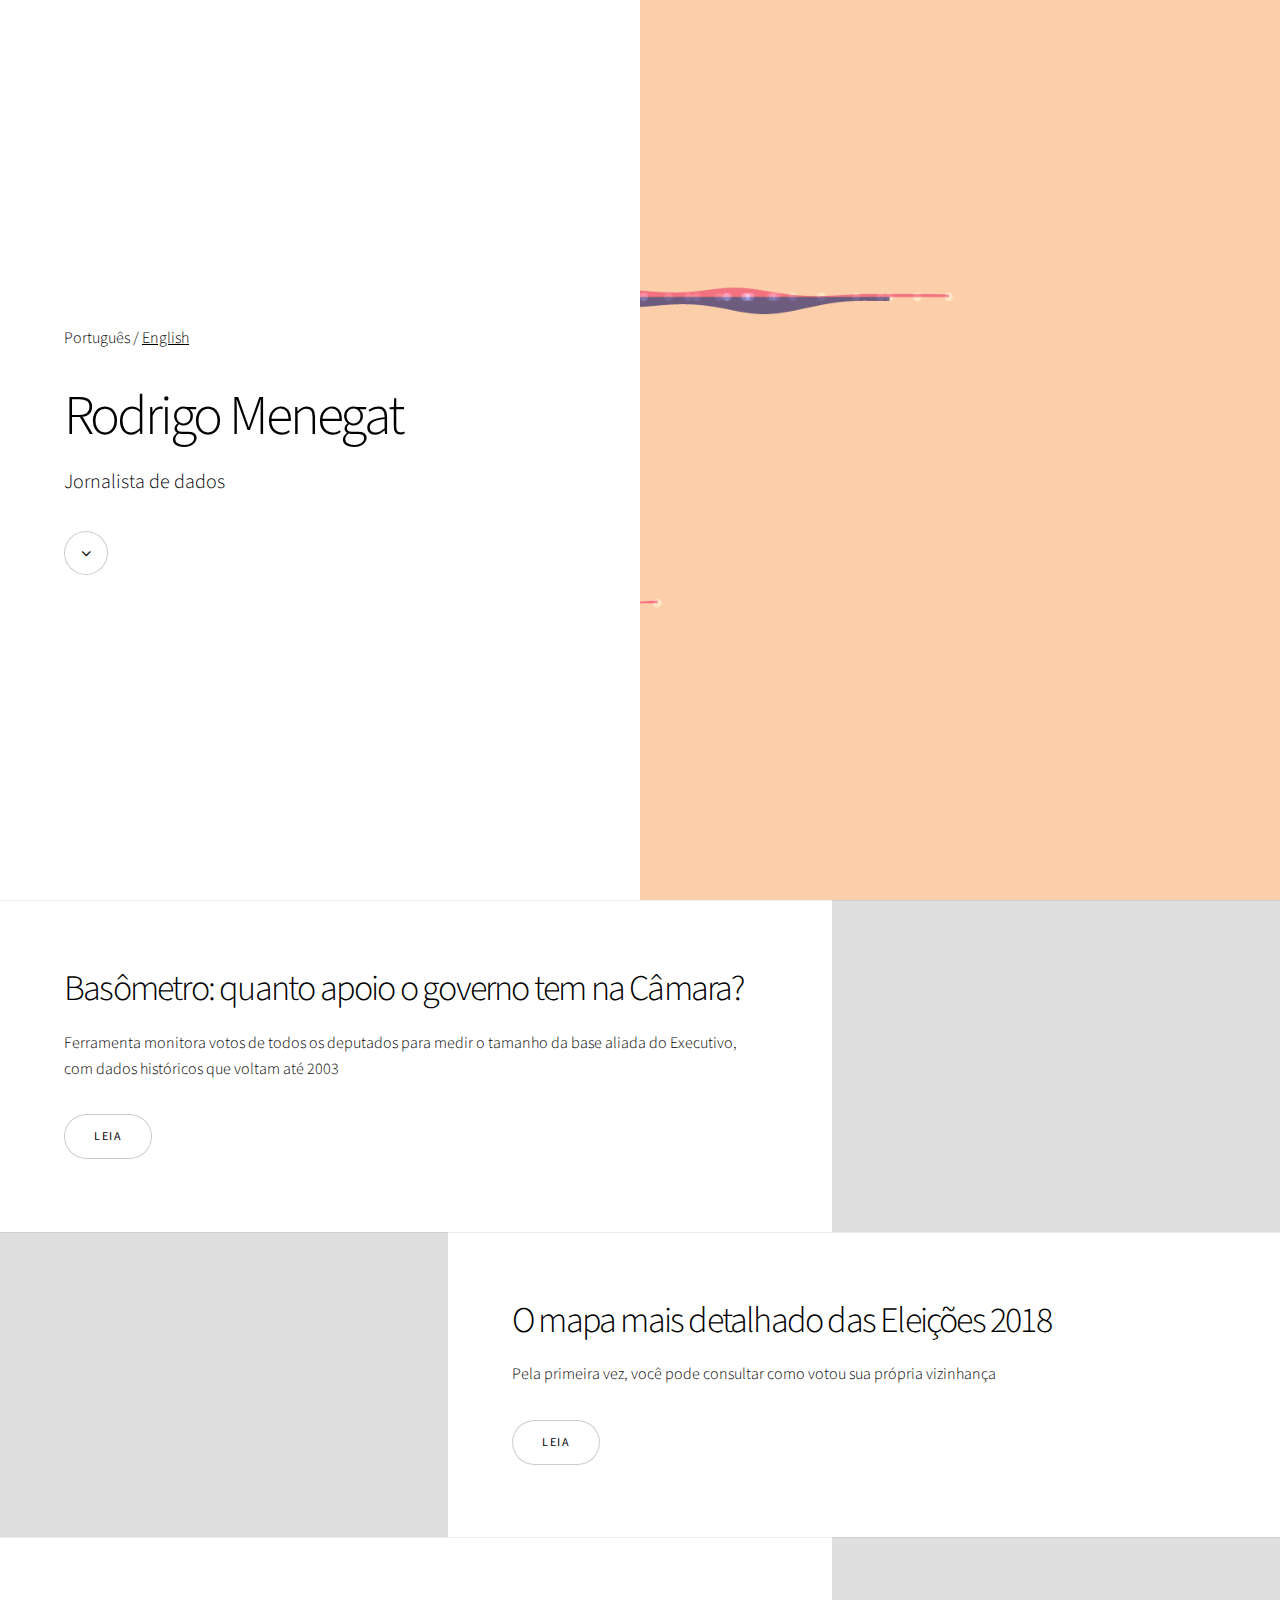
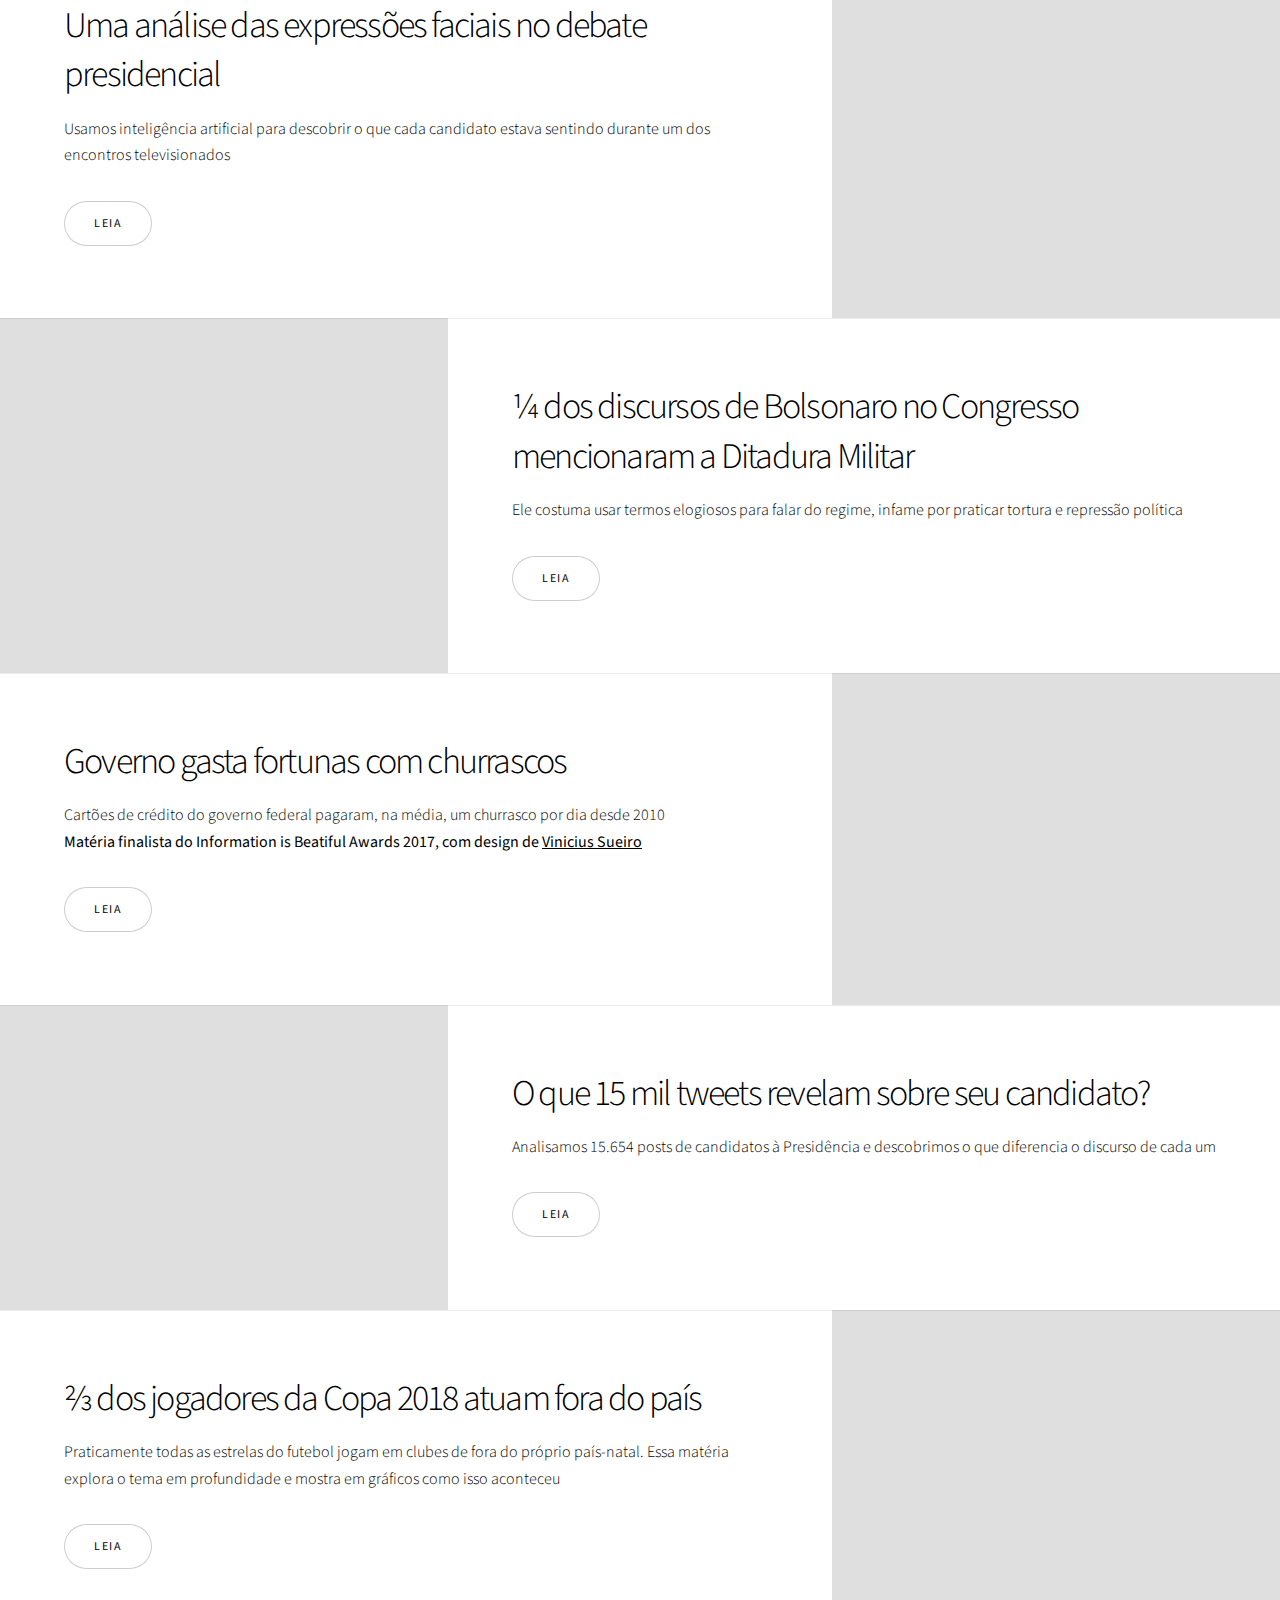
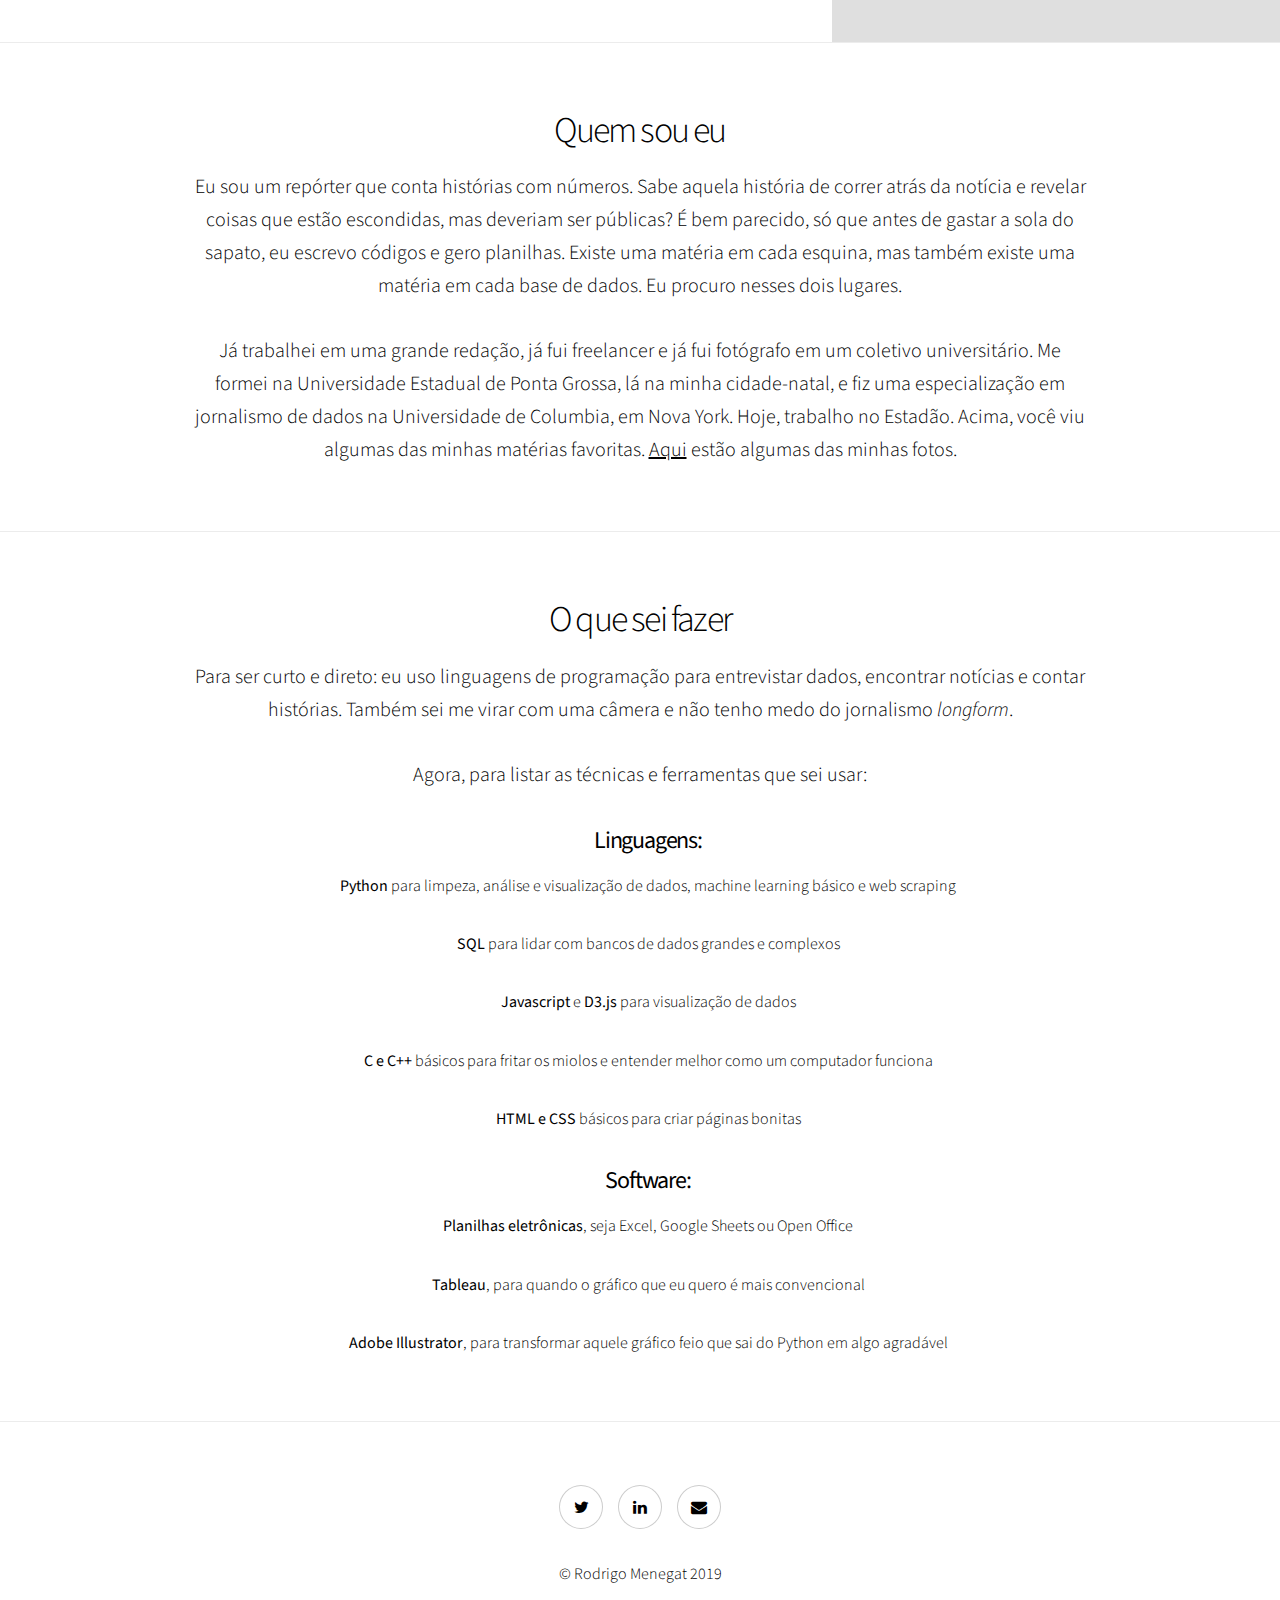
==== index.html @ 0ff9bc64 "Fix typo" ====
<!DOCTYPE HTML>
<html lang="pt-BR">
	<head>
		<title>Rodrigo Menegat – Jornalismo de Dados</title>
		<meta name="author" content="Rodrigo Menegat" />
		<meta name="description" content="Eu sou um repórter que conta histórias com números. Sabe aquela história de correr atrás da notícia e procurar revelar coisas que estão escondidas, mas deveriam ser públicas? É bem parecido, só que antes de gastar a sola do sapato, eu escrevo códigos e gero planilhas. Existe uma matéria em cada esquina, mas também existe uma matéria em cada base de dados. Eu procuro esses dois tipos." />
		<meta charset="utf-8" />
		<meta name="google" content="notranslate" />
		<meta name="viewport" content="width=device-width, initial-scale=1, shrink-to-fit=no">
		<link rel="stylesheet" href="assets/css/main.css" />
	</head>
	<body>

		<!-- Wrapper -->
			<div id="wrapper" class="divided">
				<!-- One -->
					<section class="banner style1 orient-left content-align-left image-position-right fullscreen onload-image-fade-in onload-content-fade-right">
						<div class="content">
							<div class="language-container">
                <p><a href="#" class="language-link-disabled">Português</a> / <a href="http://rodrigomenegat.github.io/english" class="language-link">English</a></p>
              </div>
							<h1>Rodrigo&nbsp;Menegat&nbsp;</h1>
							<p class="major">Jornalista de dados</p>
							<ul class="actions vertical">
								<li><a href="#first" class="icon style2 fa-angle-down smooth-scroll"></a></li>
							</ul>
						</div>
						<div class="image">
							<img src="images/cover/speeches.png" alt="" align="right"/>
						</div>
					</section>

          <section class="spotlight style1 orient-left content-align-left image-position-center onscroll-image-fade-in" id="first">
            <div class="content">
              <h2>Basômetro: quanto apoio o governo tem na Câmara?</h2>
              <p>Ferramenta monitora votos de todos os deputados para medir o tamanho da base aliada do Executivo, com dados históricos que voltam até 2003</p>
              <ul class="actions vertical">
                <li><a href="https://arte.estadao.com.br/politica/basometro/" class="button">Leia</a></li>
              </ul>
            </div>
            <div class="image">
              <img src="../images/cover/basometro.jpg" alt="" />
            </div>
          </section>

          <section class="spotlight style1 orient-right content-align-left image-position-center onscroll-image-fade-in" id="first">
            <div class="content">
              <h2>O mapa mais detalhado das Eleições 2018</h2>
              <p>Pela primeira vez, você pode consultar como votou sua própria vizinhança</p>
              <ul class="actions vertical">
                <li><a href="https://www.estadao.com.br/infograficos/politica,mapa-mostra-como-sua-vizinhanca-votou-no-2-turno-e-para-o-congresso,944771" class="button">Leia</a></li>
              </ul>
            </div>
            <div class="image">
              <img src="../images/cover/voronois.jpg" alt="" />
            </div>
          </section>

          <section class="spotlight style1 orient-left content-align-left image-position-center onscroll-image-fade-in">
            <div class="content">
              <h2>Uma análise das expressões faciais no debate presidencial</h2>
              <p>Usamos inteligência artificial para descobrir o que cada candidato estava sentindo durante um dos encontros televisionados</p>
              <ul class="actions vertical">
                <li><a href="https://www.estadao.com.br/infograficos/politica,o-que-revela-uma-analise-das-emocoes-dos-candidatos-durante-o-debate,923037" class="button">Leia</a></li>
              </ul>
            </div>
            <div class="image">
              <img src="../images/cover/emocoes-debate.png" alt="" />
            </div>
          </section>

          <section class="spotlight style1 orient-right content-align-left image-position-center onscroll-image-fade-in" id="first">
            <div class="content">
              <h2>¼ dos discursos de Bolsonaro no Congresso mencionaram a Ditadura Militar</h2>
              <p>Ele costuma usar termos elogiosos para falar do regime, infame por praticar tortura e repressão política</p>
              <ul class="actions vertical">
                <li><a href="https://www.estadao.com.br/infograficos/politica,bolsonaro-mencionou-a-ditadura-em-14-de-seus-discursos-como-deputado,982285" class="button">Leia</a></li>
              </ul>
            </div>
            <div class="image">
              <img src="../images/cover/bolsonaro-ditadura.jpg" alt="" />
            </div>
          </section>

          <section class="spotlight style1 orient-left content-align-left image-position-center onscroll-image-fade-in">
            <div class="content">
              <h2>Governo gasta fortunas com churrascos</h2>
              <p>Cartões de crédito do governo federal pagaram, na média, um churrasco por dia desde 2010
              <b><br>Matéria finalista do Information is Beatiful Awards 2017, com design de <a href=http://vsueiro.com/>Vinicius Sueiro</a></b></p>
              <ul class="actions vertical">
                <li><a href="https://vsueiro.github.io/data-stories/all-the-government-barbecues/en/" class="button">Leia</a></li>
              </ul>
            </div>
            <div class="image">
              <img src="images/cover/barbecues.png" alt="" />
            </div>
          </section>

          <section class="spotlight style1 orient-right content-align-left image-position-center onscroll-image-fade-in">
            <div class="content">
              <h2>O que 15 mil tweets revelam sobre seu candidato?</h2>
              <p>Analisamos 15.654 posts de candidatos à Presidência e descobrimos o que diferencia o discurso de cada um</p>
              <ul class="actions vertical">
                <li><a href=http://infograficos.estadao.com.br/politica/eleicoes/2018/o-que-15-mil-tweets-revelam-sobre-seu-candidato/ class="button">Leia</a></li>
              </ul>
            </div>
            <div class="image">
              <img src="images/cover/tweets.png" alt="" />
            </div>
          </section>
                    
          <section class="spotlight style1 orient-left content-align-left image-position-center onscroll-image-fade-in">
            <div class="content">
              <h2>⅔ dos jogadores da Copa 2018 atuam fora do país</h2>
              <p>Praticamente todas as estrelas do futebol jogam em clubes de fora do próprio país-natal. Essa matéria explora o tema em profundidade e mostra em gráficos como isso aconteceu</p>
              <ul class="actions vertical">
                <li><a href=https://www.estadao.com.br/infograficos/copa-do-mundo-2018,pela-primeira-vez-mais-de-dois-tercos-dos-jogadores-da-copa-atuam-no-exterior,888766 class="button">Leia</a></li>
              </ul>
            </div>
            <div class="image">
              <img src="images/cover/mapa.jpg" alt="" />
            </div>
          </section>


    
<!--
                    <section class="spotlight style1 orient-left content-align-left image-position-center onscroll-image-fade-in">
						<div class="content">
							<h2>Adivinhe o craque olhando só para suas estatísticas</h2>
							<p>Um desafio: vamos te mostrar dados sobre jogadores da Copa e você precisa descobrir quem são eles </p>
							<ul class="actions vertical">
								<li><a href=http://infograficos.estadao.com.br/esportes/copa/2018/quiz/jogadores/ class="button">Leia</a></li>
							</ul>
						</div>
						<div class="image">
							<img src="images/cover/quiz.jpg" alt="" />
						</div>
					</section>
-->
    

<!-- 					<section class="spotlight style1 orient-left content-align-left image-position-center onscroll-image-fade-in">
						<div class="content">
							<h2>Nas ruas do Brasil, a Ditadura vive</h2>
							<p>Todas as ruas que homenageiam criminosos e vítimas da Ditadura no Brasil em um mapa</p>
							<ul class="actions vertical">
								<li><a href="https://apublica.org/2017/10/nas-ruas-do-brasil-a-ditadura-ainda-vive/" class="button">Leia</a></li>
							</ul>
						</div>
						<div class="image">
							<img src="images/cover/dictatorship.png" alt="" />
						</div>
					</section>
 -->
<!--
					<section class="spotlight style1 orient-right content-align-left image-position-center onscroll-image-fade-in">
						<div class="content">
							<h2>Em votação sobre denúncias de corrupção, aliados de Temer fugiram dos holofotes</h2>
							<p>Acusado de corrupção ativa e de participar organização criminosa, o presidente foi absolvido pelo Congresso, mas deputados economizaram palavras ao defendê-lo</p>
							<ul class="actions vertical">
								<li><a href="http://politica.estadao.com.br/noticias/geral,voto-de-deputados-na-segunda-denuncia-teve-media-de-160-caracteres,70002065959" class="button">Leia</a></li>
							</ul>
						</div>
						<div class="image">
							<img src="images/cover/speeches.png" alt="" />
						</div>
					</section>
-->
    
    
<!-- 				<section class="spotlight style1 orient-right content-align-left image-position-center onscroll-image-fade-in">
				<div class="content">
					<h2>Ao fim da Copa 2018, França e Bélgica dominam ranking do Estado</h2>
					<p>Uruguai, Rússia e Croácia estão entre os times que mais evoluíram, enquanto Argentina e Alemanha despencaram. Posição do Brasil pouco mudou. Análise usa método estatístico para descobrir quais são os times que dominaram o futebol nos últimos anos</p>
					<ul class="actions vertical">
						<li><a href="https://www.estadao.com.br/infograficos/copa-do-mundo-2018,ao-fim-da-copa-franca-e-belgica-dominam-ranking-do-estado,902219" class="button">Leia</a></li>
					</ul>
				</div>
				<div class="image">
					<img src="images/cover/elo.jpg" alt="" />
				</div>
			</section> -->

					<section class="wrapper style1 align-center">
						<div class="inner">
							<h2>Quem sou eu</h2>
							<p class="major">Eu sou um repórter que conta histórias com números. Sabe aquela história de correr atrás da notícia e revelar coisas que estão escondidas, mas deveriam ser públicas? É bem parecido, só que antes de gastar a sola do sapato, eu escrevo códigos e gero planilhas. Existe uma matéria em cada esquina, mas também existe uma matéria em cada base de dados. Eu procuro nesses dois lugares.</p>
							<p class="major">Já trabalhei em uma grande redação, já fui freelancer e já fui fotógrafo em um coletivo universitário. Me formei na Universidade Estadual de Ponta Grossa, lá na minha cidade-natal, e fiz uma especialização em jornalismo de dados na Universidade de Columbia, em Nova York. Hoje, trabalho no Estadão. Acima, você viu algumas das minhas matérias favoritas. <a href="https://500px.com/rodrigoschuinski/galleries">Aqui</a> estão algumas das minhas fotos.</p>
						</div>
					</section>

          <section class="wrapper style1 align-center">
            <div class="inner">
              <h2>O que sei fazer</h2>
              <p class="major">Para ser curto e direto: eu uso linguagens de programação para entrevistar dados, encontrar notícias e contar histórias. Também sei me virar com uma câmera e não tenho medo do jornalismo <i>longform</i>.</p>
              <p class="major">Agora, para listar as técnicas e ferramentas que sei usar:</p>
              <ul>
                <h3><b>Linguagens:</b></h3>
                <p><b>Python</b> para limpeza, análise e visualização de dados, machine learning básico e web scraping</p>
                <p><b>SQL</b> para lidar com bancos de dados grandes e complexos</p>
                <p><b>Javascript</b> e <b>D3.js</b> para visualização de dados</p>
                <p><b>C e C++</b> básicos para fritar os miolos e entender melhor como um computador funciona</p>
                <p><b>HTML e CSS</b> básicos para criar páginas bonitas</p>
                <h3><b>Software:</b></h3>
                <p><b>Planilhas eletrônicas</b>, seja Excel, Google Sheets ou Open Office</p>
                <p><b>Tableau</b>, para quando o gráfico que eu quero é mais convencional</b></p>
                <p><b>Adobe Illustrator</b>, para transformar aquele gráfico feio que sai do Python em algo agradável</b></p>


              </ul>
            </div>
          </section>

				<!-- Footer -->
					<footer class="wrapper style1 align-center">
						<div class="inner">
							<ul class="icons">
								<li><a target="_blank" href="https://twitter.com/rodrigomenegat" class="icon style2 fa-twitter"><span class="label">Twitter</span></a></li>
								<li><a target="_blank" href="https://www.linkedin.com/in/rodrigo-menegat-schuinski-6165578b/" class="icon style2 fa-linkedin"><span class="label">LinkedIn</span></a></li>
								<li><a target="_blank" href="mailto:rodrigoschuinski@gmail.com" class="icon style2 fa-envelope"><span class="label">Email</span></a></li>
							</ul>
							<p>&copy; Rodrigo Menegat 2019</p>
						</div>
					</footer>

			</div>

		<!-- Scripts -->
			<script src="assets/js/jquery.min.js"></script>
			<script src="assets/js/jquery.scrollex.min.js"></script>
			<script src="assets/js/jquery.scrolly.min.js"></script>
			<script src="assets/js/skel.min.js"></script>
			<script src="assets/js/util.js"></script>
			<script src="assets/js/main.js"></script>

	</body>
</html>
---- assets/css/main.css ----
@import url(font-awesome.min.css);
@import url("https://fonts.googleapis.com/css?family=Source+Sans+Pro:300,300i,400,400i");

/*
	Story by HTML5 UP
	html5up.net | @ajlkn
	Free for personal and commercial use under the CCA 3.0 license (html5up.net/license)
*/

/* Reset */

	html, body, div, span, applet, object, iframe, h1, h2, h3, h4, h5, h6, p, blockquote, pre, a, abbr, acronym, address, big, cite, code, del, dfn, em, img, ins, kbd, q, s, samp, small, strike, strong, sub, sup, tt, var, b, u, i, center, dl, dt, dd, ol, ul, li, fieldset, form, label, legend, table, caption, tbody, tfoot, thead, tr, th, td, article, aside, canvas, details, embed, figure, figcaption, footer, header, hgroup, menu, nav, output, ruby, section, summary, time, mark, audio, video {
		margin: 0;
		padding: 0;
		border: 0;
		font-size: 100%;
		font: inherit;
		vertical-align: baseline;
	}

	article, aside, details, figcaption, figure, footer, header, hgroup, menu, nav, section {
		display: block;
	}

	body {
		line-height: 1;
	}

	ol, ul {
		list-style: none;
	}

	blockquote, q {
		quotes: none;
	}

	blockquote:before, blockquote:after, q:before, q:after {
		content: '';
		content: none;
	}

	table {
		border-collapse: collapse;
		border-spacing: 0;
	}

	body {
		-webkit-text-size-adjust: none;
	}

/* Box Model */

	*, *:before, *:after {
		-moz-box-sizing: border-box;
		-webkit-box-sizing: border-box;
		box-sizing: border-box;
	}

/* Grid */

	.row {
		border-bottom: solid 1px transparent;
		-moz-box-sizing: border-box;
		-webkit-box-sizing: border-box;
		box-sizing: border-box;
	}

	.row > * {
		float: left;
		-moz-box-sizing: border-box;
		-webkit-box-sizing: border-box;
		box-sizing: border-box;
	}

	.row:after, .row:before {
		content: '';
		display: block;
		clear: both;
		height: 0;
	}

	.row.uniform > * > :first-child {
		margin-top: 0;
	}

	.row.uniform > * > :last-child {
		margin-bottom: 0;
	}

	.row.\30 \25 > * {
		padding: 0 0 0 0rem;
	}

	.row.\30 \25 {
		margin: 0 0 -1px 0rem;
	}

	.row.uniform.\30 \25 > * {
		padding: 0rem 0 0 0rem;
	}

	.row.uniform.\30 \25 {
		margin: 0rem 0 -1px 0rem;
	}

	.row > * {
		padding: 0 0 0 2rem;
	}

	.row {
		margin: 0 0 -1px -2rem;
	}

	.row.uniform > * {
		padding: 2rem 0 0 2rem;
	}

	.row.uniform {
		margin: -2rem 0 -1px -2rem;
	}

	.row.\32 00\25 > * {
		padding: 0 0 0 4rem;
	}

	.row.\32 00\25 {
		margin: 0 0 -1px -4rem;
	}

	.row.uniform.\32 00\25 > * {
		padding: 4rem 0 0 4rem;
	}

	.row.uniform.\32 00\25 {
		margin: -4rem 0 -1px -4rem;
	}

	.row.\31 50\25 > * {
		padding: 0 0 0 3rem;
	}

	.row.\31 50\25 {
		margin: 0 0 -1px -3rem;
	}

	.row.uniform.\31 50\25 > * {
		padding: 3rem 0 0 3rem;
	}

	.row.uniform.\31 50\25 {
		margin: -3rem 0 -1px -3rem;
	}

	.row.\35 0\25 > * {
		padding: 0 0 0 1rem;
	}

	.row.\35 0\25 {
		margin: 0 0 -1px -1rem;
	}

	.row.uniform.\35 0\25 > * {
		padding: 1rem 0 0 1rem;
	}

	.row.uniform.\35 0\25 {
		margin: -1rem 0 -1px -1rem;
	}

	.row.\32 5\25 > * {
		padding: 0 0 0 0.5rem;
	}

	.row.\32 5\25 {
		margin: 0 0 -1px -0.5rem;
	}

	.row.uniform.\32 5\25 > * {
		padding: 0.5rem 0 0 0.5rem;
	}

	.row.uniform.\32 5\25 {
		margin: -0.5rem 0 -1px -0.5rem;
	}

	.\31 2u, .\31 2u\24 {
		width: 100%;
		clear: none;
		margin-left: 0;
	}

	.\31 1u, .\31 1u\24 {
		width: 91.6666666667%;
		clear: none;
		margin-left: 0;
	}

	.\31 0u, .\31 0u\24 {
		width: 83.3333333333%;
		clear: none;
		margin-left: 0;
	}

	.\39 u, .\39 u\24 {
		width: 75%;
		clear: none;
		margin-left: 0;
	}

	.\38 u, .\38 u\24 {
		width: 66.6666666667%;
		clear: none;
		margin-left: 0;
	}

	.\37 u, .\37 u\24 {
		width: 58.3333333333%;
		clear: none;
		margin-left: 0;
	}

	.\36 u, .\36 u\24 {
		width: 50%;
		clear: none;
		margin-left: 0;
	}

	.\35 u, .\35 u\24 {
		width: 41.6666666667%;
		clear: none;
		margin-left: 0;
	}

	.\34 u, .\34 u\24 {
		width: 33.3333333333%;
		clear: none;
		margin-left: 0;
	}

	.\33 u, .\33 u\24 {
		width: 25%;
		clear: none;
		margin-left: 0;
	}

	.\32 u, .\32 u\24 {
		width: 16.6666666667%;
		clear: none;
		margin-left: 0;
	}

	.\31 u, .\31 u\24 {
		width: 8.3333333333%;
		clear: none;
		margin-left: 0;
	}

	.\31 2u\24 + *,
	.\31 1u\24 + *,
	.\31 0u\24 + *,
	.\39 u\24 + *,
	.\38 u\24 + *,
	.\37 u\24 + *,
	.\36 u\24 + *,
	.\35 u\24 + *,
	.\34 u\24 + *,
	.\33 u\24 + *,
	.\32 u\24 + *,
	.\31 u\24 + * {
		clear: left;
	}

	.\-11u {
		margin-left: 91.66667%;
	}

	.\-10u {
		margin-left: 83.33333%;
	}

	.\-9u {
		margin-left: 75%;
	}

	.\-8u {
		margin-left: 66.66667%;
	}

	.\-7u {
		margin-left: 58.33333%;
	}

	.\-6u {
		margin-left: 50%;
	}

	.\-5u {
		margin-left: 41.66667%;
	}

	.\-4u {
		margin-left: 33.33333%;
	}

	.\-3u {
		margin-left: 25%;
	}

	.\-2u {
		margin-left: 16.66667%;
	}

	.\-1u {
		margin-left: 8.33333%;
	}

	@media screen and (max-width: 1680px) {

		.row > * {
			padding: 0 0 0 2rem;
		}

		.row {
			margin: 0 0 -1px -2rem;
		}

		.row.uniform > * {
			padding: 2rem 0 0 2rem;
		}

		.row.uniform {
			margin: -2rem 0 -1px -2rem;
		}

		.row.\32 00\25 > * {
			padding: 0 0 0 4rem;
		}

		.row.\32 00\25 {
			margin: 0 0 -1px -4rem;
		}

		.row.uniform.\32 00\25 > * {
			padding: 4rem 0 0 4rem;
		}

		.row.uniform.\32 00\25 {
			margin: -4rem 0 -1px -4rem;
		}

		.row.\31 50\25 > * {
			padding: 0 0 0 3rem;
		}

		.row.\31 50\25 {
			margin: 0 0 -1px -3rem;
		}

		.row.uniform.\31 50\25 > * {
			padding: 3rem 0 0 3rem;
		}

		.row.uniform.\31 50\25 {
			margin: -3rem 0 -1px -3rem;
		}

		.row.\35 0\25 > * {
			padding: 0 0 0 1rem;
		}

		.row.\35 0\25 {
			margin: 0 0 -1px -1rem;
		}

		.row.uniform.\35 0\25 > * {
			padding: 1rem 0 0 1rem;
		}

		.row.uniform.\35 0\25 {
			margin: -1rem 0 -1px -1rem;
		}

		.row.\32 5\25 > * {
			padding: 0 0 0 0.5rem;
		}

		.row.\32 5\25 {
			margin: 0 0 -1px -0.5rem;
		}

		.row.uniform.\32 5\25 > * {
			padding: 0.5rem 0 0 0.5rem;
		}

		.row.uniform.\32 5\25 {
			margin: -0.5rem 0 -1px -0.5rem;
		}

		.\31 2u\28xlarge\29, .\31 2u\24\28xlarge\29 {
			width: 100%;
			clear: none;
			margin-left: 0;
		}

		.\31 1u\28xlarge\29, .\31 1u\24\28xlarge\29 {
			width: 91.6666666667%;
			clear: none;
			margin-left: 0;
		}

		.\31 0u\28xlarge\29, .\31 0u\24\28xlarge\29 {
			width: 83.3333333333%;
			clear: none;
			margin-left: 0;
		}

		.\39 u\28xlarge\29, .\39 u\24\28xlarge\29 {
			width: 75%;
			clear: none;
			margin-left: 0;
		}

		.\38 u\28xlarge\29, .\38 u\24\28xlarge\29 {
			width: 66.6666666667%;
			clear: none;
			margin-left: 0;
		}

		.\37 u\28xlarge\29, .\37 u\24\28xlarge\29 {
			width: 58.3333333333%;
			clear: none;
			margin-left: 0;
		}

		.\36 u\28xlarge\29, .\36 u\24\28xlarge\29 {
			width: 50%;
			clear: none;
			margin-left: 0;
		}

		.\35 u\28xlarge\29, .\35 u\24\28xlarge\29 {
			width: 41.6666666667%;
			clear: none;
			margin-left: 0;
		}

		.\34 u\28xlarge\29, .\34 u\24\28xlarge\29 {
			width: 33.3333333333%;
			clear: none;
			margin-left: 0;
		}

		.\33 u\28xlarge\29, .\33 u\24\28xlarge\29 {
			width: 25%;
			clear: none;
			margin-left: 0;
		}

		.\32 u\28xlarge\29, .\32 u\24\28xlarge\29 {
			width: 16.6666666667%;
			clear: none;
			margin-left: 0;
		}

		.\31 u\28xlarge\29, .\31 u\24\28xlarge\29 {
			width: 8.3333333333%;
			clear: none;
			margin-left: 0;
		}

		.\31 2u\24\28xlarge\29 + *,
		.\31 1u\24\28xlarge\29 + *,
		.\31 0u\24\28xlarge\29 + *,
		.\39 u\24\28xlarge\29 + *,
		.\38 u\24\28xlarge\29 + *,
		.\37 u\24\28xlarge\29 + *,
		.\36 u\24\28xlarge\29 + *,
		.\35 u\24\28xlarge\29 + *,
		.\34 u\24\28xlarge\29 + *,
		.\33 u\24\28xlarge\29 + *,
		.\32 u\24\28xlarge\29 + *,
		.\31 u\24\28xlarge\29 + * {
			clear: left;
		}

		.\-11u\28xlarge\29 {
			margin-left: 91.66667%;
		}

		.\-10u\28xlarge\29 {
			margin-left: 83.33333%;
		}

		.\-9u\28xlarge\29 {
			margin-left: 75%;
		}

		.\-8u\28xlarge\29 {
			margin-left: 66.66667%;
		}

		.\-7u\28xlarge\29 {
			margin-left: 58.33333%;
		}

		.\-6u\28xlarge\29 {
			margin-left: 50%;
		}

		.\-5u\28xlarge\29 {
			margin-left: 41.66667%;
		}

		.\-4u\28xlarge\29 {
			margin-left: 33.33333%;
		}

		.\-3u\28xlarge\29 {
			margin-left: 25%;
		}

		.\-2u\28xlarge\29 {
			margin-left: 16.66667%;
		}

		.\-1u\28xlarge\29 {
			margin-left: 8.33333%;
		}

	}

	@media screen and (max-width: 1280px) {

		.row > * {
			padding: 0 0 0 2rem;
		}

		.row {
			margin: 0 0 -1px -2rem;
		}

		.row.uniform > * {
			padding: 2rem 0 0 2rem;
		}

		.row.uniform {
			margin: -2rem 0 -1px -2rem;
		}

		.row.\32 00\25 > * {
			padding: 0 0 0 4rem;
		}

		.row.\32 00\25 {
			margin: 0 0 -1px -4rem;
		}

		.row.uniform.\32 00\25 > * {
			padding: 4rem 0 0 4rem;
		}

		.row.uniform.\32 00\25 {
			margin: -4rem 0 -1px -4rem;
		}

		.row.\31 50\25 > * {
			padding: 0 0 0 3rem;
		}

		.row.\31 50\25 {
			margin: 0 0 -1px -3rem;
		}

		.row.uniform.\31 50\25 > * {
			padding: 3rem 0 0 3rem;
		}

		.row.uniform.\31 50\25 {
			margin: -3rem 0 -1px -3rem;
		}

		.row.\35 0\25 > * {
			padding: 0 0 0 1rem;
		}

		.row.\35 0\25 {
			margin: 0 0 -1px -1rem;
		}

		.row.uniform.\35 0\25 > * {
			padding: 1rem 0 0 1rem;
		}

		.row.uniform.\35 0\25 {
			margin: -1rem 0 -1px -1rem;
		}

		.row.\32 5\25 > * {
			padding: 0 0 0 0.5rem;
		}

		.row.\32 5\25 {
			margin: 0 0 -1px -0.5rem;
		}

		.row.uniform.\32 5\25 > * {
			padding: 0.5rem 0 0 0.5rem;
		}

		.row.uniform.\32 5\25 {
			margin: -0.5rem 0 -1px -0.5rem;
		}

		.\31 2u\28large\29, .\31 2u\24\28large\29 {
			width: 100%;
			clear: none;
			margin-left: 0;
		}

		.\31 1u\28large\29, .\31 1u\24\28large\29 {
			width: 91.6666666667%;
			clear: none;
			margin-left: 0;
		}

		.\31 0u\28large\29, .\31 0u\24\28large\29 {
			width: 83.3333333333%;
			clear: none;
			margin-left: 0;
		}

		.\39 u\28large\29, .\39 u\24\28large\29 {
			width: 75%;
			clear: none;
			margin-left: 0;
		}

		.\38 u\28large\29, .\38 u\24\28large\29 {
			width: 66.6666666667%;
			clear: none;
			margin-left: 0;
		}

		.\37 u\28large\29, .\37 u\24\28large\29 {
			width: 58.3333333333%;
			clear: none;
			margin-left: 0;
		}

		.\36 u\28large\29, .\36 u\24\28large\29 {
			width: 50%;
			clear: none;
			margin-left: 0;
		}

		.\35 u\28large\29, .\35 u\24\28large\29 {
			width: 41.6666666667%;
			clear: none;
			margin-left: 0;
		}

		.\34 u\28large\29, .\34 u\24\28large\29 {
			width: 33.3333333333%;
			clear: none;
			margin-left: 0;
		}

		.\33 u\28large\29, .\33 u\24\28large\29 {
			width: 25%;
			clear: none;
			margin-left: 0;
		}

		.\32 u\28large\29, .\32 u\24\28large\29 {
			width: 16.6666666667%;
			clear: none;
			margin-left: 0;
		}

		.\31 u\28large\29, .\31 u\24\28large\29 {
			width: 8.3333333333%;
			clear: none;
			margin-left: 0;
		}

		.\31 2u\24\28large\29 + *,
		.\31 1u\24\28large\29 + *,
		.\31 0u\24\28large\29 + *,
		.\39 u\24\28large\29 + *,
		.\38 u\24\28large\29 + *,
		.\37 u\24\28large\29 + *,
		.\36 u\24\28large\29 + *,
		.\35 u\24\28large\29 + *,
		.\34 u\24\28large\29 + *,
		.\33 u\24\28large\29 + *,
		.\32 u\24\28large\29 + *,
		.\31 u\24\28large\29 + * {
			clear: left;
		}

		.\-11u\28large\29 {
			margin-left: 91.66667%;
		}

		.\-10u\28large\29 {
			margin-left: 83.33333%;
		}

		.\-9u\28large\29 {
			margin-left: 75%;
		}

		.\-8u\28large\29 {
			margin-left: 66.66667%;
		}

		.\-7u\28large\29 {
			margin-left: 58.33333%;
		}

		.\-6u\28large\29 {
			margin-left: 50%;
		}

		.\-5u\28large\29 {
			margin-left: 41.66667%;
		}

		.\-4u\28large\29 {
			margin-left: 33.33333%;
		}

		.\-3u\28large\29 {
			margin-left: 25%;
		}

		.\-2u\28large\29 {
			margin-left: 16.66667%;
		}

		.\-1u\28large\29 {
			margin-left: 8.33333%;
		}

	}

	@media screen and (max-width: 980px) {

		.row > * {
			padding: 0 0 0 2rem;
		}

		.row {
			margin: 0 0 -1px -2rem;
		}

		.row.uniform > * {
			padding: 2rem 0 0 2rem;
		}

		.row.uniform {
			margin: -2rem 0 -1px -2rem;
		}

		.row.\32 00\25 > * {
			padding: 0 0 0 4rem;
		}

		.row.\32 00\25 {
			margin: 0 0 -1px -4rem;
		}

		.row.uniform.\32 00\25 > * {
			padding: 4rem 0 0 4rem;
		}

		.row.uniform.\32 00\25 {
			margin: -4rem 0 -1px -4rem;
		}

		.row.\31 50\25 > * {
			padding: 0 0 0 3rem;
		}

		.row.\31 50\25 {
			margin: 0 0 -1px -3rem;
		}

		.row.uniform.\31 50\25 > * {
			padding: 3rem 0 0 3rem;
		}

		.row.uniform.\31 50\25 {
			margin: -3rem 0 -1px -3rem;
		}

		.row.\35 0\25 > * {
			padding: 0 0 0 1rem;
		}

		.row.\35 0\25 {
			margin: 0 0 -1px -1rem;
		}

		.row.uniform.\35 0\25 > * {
			padding: 1rem 0 0 1rem;
		}

		.row.uniform.\35 0\25 {
			margin: -1rem 0 -1px -1rem;
		}

		.row.\32 5\25 > * {
			padding: 0 0 0 0.5rem;
		}

		.row.\32 5\25 {
			margin: 0 0 -1px -0.5rem;
		}

		.row.uniform.\32 5\25 > * {
			padding: 0.5rem 0 0 0.5rem;
		}

		.row.uniform.\32 5\25 {
			margin: -0.5rem 0 -1px -0.5rem;
		}

		.\31 2u\28medium\29, .\31 2u\24\28medium\29 {
			width: 100%;
			clear: none;
			margin-left: 0;
		}

		.\31 1u\28medium\29, .\31 1u\24\28medium\29 {
			width: 91.6666666667%;
			clear: none;
			margin-left: 0;
		}

		.\31 0u\28medium\29, .\31 0u\24\28medium\29 {
			width: 83.3333333333%;
			clear: none;
			margin-left: 0;
		}

		.\39 u\28medium\29, .\39 u\24\28medium\29 {
			width: 75%;
			clear: none;
			margin-left: 0;
		}

		.\38 u\28medium\29, .\38 u\24\28medium\29 {
			width: 66.6666666667%;
			clear: none;
			margin-left: 0;
		}

		.\37 u\28medium\29, .\37 u\24\28medium\29 {
			width: 58.3333333333%;
			clear: none;
			margin-left: 0;
		}

		.\36 u\28medium\29, .\36 u\24\28medium\29 {
			width: 50%;
			clear: none;
			margin-left: 0;
		}

		.\35 u\28medium\29, .\35 u\24\28medium\29 {
			width: 41.6666666667%;
			clear: none;
			margin-left: 0;
		}

		.\34 u\28medium\29, .\34 u\24\28medium\29 {
			width: 33.3333333333%;
			clear: none;
			margin-left: 0;
		}

		.\33 u\28medium\29, .\33 u\24\28medium\29 {
			width: 25%;
			clear: none;
			margin-left: 0;
		}

		.\32 u\28medium\29, .\32 u\24\28medium\29 {
			width: 16.6666666667%;
			clear: none;
			margin-left: 0;
		}

		.\31 u\28medium\29, .\31 u\24\28medium\29 {
			width: 8.3333333333%;
			clear: none;
			margin-left: 0;
		}

		.\31 2u\24\28medium\29 + *,
		.\31 1u\24\28medium\29 + *,
		.\31 0u\24\28medium\29 + *,
		.\39 u\24\28medium\29 + *,
		.\38 u\24\28medium\29 + *,
		.\37 u\24\28medium\29 + *,
		.\36 u\24\28medium\29 + *,
		.\35 u\24\28medium\29 + *,
		.\34 u\24\28medium\29 + *,
		.\33 u\24\28medium\29 + *,
		.\32 u\24\28medium\29 + *,
		.\31 u\24\28medium\29 + * {
			clear: left;
		}

		.\-11u\28medium\29 {
			margin-left: 91.66667%;
		}

		.\-10u\28medium\29 {
			margin-left: 83.33333%;
		}

		.\-9u\28medium\29 {
			margin-left: 75%;
		}

		.\-8u\28medium\29 {
			margin-left: 66.66667%;
		}

		.\-7u\28medium\29 {
			margin-left: 58.33333%;
		}

		.\-6u\28medium\29 {
			margin-left: 50%;
		}

		.\-5u\28medium\29 {
			margin-left: 41.66667%;
		}

		.\-4u\28medium\29 {
			margin-left: 33.33333%;
		}

		.\-3u\28medium\29 {
			margin-left: 25%;
		}

		.\-2u\28medium\29 {
			margin-left: 16.66667%;
		}

		.\-1u\28medium\29 {
			margin-left: 8.33333%;
		}

	}

	@media screen and (max-width: 736px) {

		.row > * {
			padding: 0 0 0 2rem;
		}

		.row {
			margin: 0 0 -1px -2rem;
		}

		.row.uniform > * {
			padding: 2rem 0 0 2rem;
		}

		.row.uniform {
			margin: -2rem 0 -1px -2rem;
		}

		.row.\32 00\25 > * {
			padding: 0 0 0 4rem;
		}

		.row.\32 00\25 {
			margin: 0 0 -1px -4rem;
		}

		.row.uniform.\32 00\25 > * {
			padding: 4rem 0 0 4rem;
		}

		.row.uniform.\32 00\25 {
			margin: -4rem 0 -1px -4rem;
		}

		.row.\31 50\25 > * {
			padding: 0 0 0 3rem;
		}

		.row.\31 50\25 {
			margin: 0 0 -1px -3rem;
		}

		.row.uniform.\31 50\25 > * {
			padding: 3rem 0 0 3rem;
		}

		.row.uniform.\31 50\25 {
			margin: -3rem 0 -1px -3rem;
		}

		.row.\35 0\25 > * {
			padding: 0 0 0 1rem;
		}

		.row.\35 0\25 {
			margin: 0 0 -1px -1rem;
		}

		.row.uniform.\35 0\25 > * {
			padding: 1rem 0 0 1rem;
		}

		.row.uniform.\35 0\25 {
			margin: -1rem 0 -1px -1rem;
		}

		.row.\32 5\25 > * {
			padding: 0 0 0 0.5rem;
		}

		.row.\32 5\25 {
			margin: 0 0 -1px -0.5rem;
		}

		.row.uniform.\32 5\25 > * {
			padding: 0.5rem 0 0 0.5rem;
		}

		.row.uniform.\32 5\25 {
			margin: -0.5rem 0 -1px -0.5rem;
		}

		.\31 2u\28small\29, .\31 2u\24\28small\29 {
			width: 100%;
			clear: none;
			margin-left: 0;
		}

		.\31 1u\28small\29, .\31 1u\24\28small\29 {
			width: 91.6666666667%;
			clear: none;
			margin-left: 0;
		}

		.\31 0u\28small\29, .\31 0u\24\28small\29 {
			width: 83.3333333333%;
			clear: none;
			margin-left: 0;
		}

		.\39 u\28small\29, .\39 u\24\28small\29 {
			width: 75%;
			clear: none;
			margin-left: 0;
		}

		.\38 u\28small\29, .\38 u\24\28small\29 {
			width: 66.6666666667%;
			clear: none;
			margin-left: 0;
		}

		.\37 u\28small\29, .\37 u\24\28small\29 {
			width: 58.3333333333%;
			clear: none;
			margin-left: 0;
		}

		.\36 u\28small\29, .\36 u\24\28small\29 {
			width: 50%;
			clear: none;
			margin-left: 0;
		}

		.\35 u\28small\29, .\35 u\24\28small\29 {
			width: 41.6666666667%;
			clear: none;
			margin-left: 0;
		}

		.\34 u\28small\29, .\34 u\24\28small\29 {
			width: 33.3333333333%;
			clear: none;
			margin-left: 0;
		}

		.\33 u\28small\29, .\33 u\24\28small\29 {
			width: 25%;
			clear: none;
			margin-left: 0;
		}

		.\32 u\28small\29, .\32 u\24\28small\29 {
			width: 16.6666666667%;
			clear: none;
			margin-left: 0;
		}

		.\31 u\28small\29, .\31 u\24\28small\29 {
			width: 8.3333333333%;
			clear: none;
			margin-left: 0;
		}

		.\31 2u\24\28small\29 + *,
		.\31 1u\24\28small\29 + *,
		.\31 0u\24\28small\29 + *,
		.\39 u\24\28small\29 + *,
		.\38 u\24\28small\29 + *,
		.\37 u\24\28small\29 + *,
		.\36 u\24\28small\29 + *,
		.\35 u\24\28small\29 + *,
		.\34 u\24\28small\29 + *,
		.\33 u\24\28small\29 + *,
		.\32 u\24\28small\29 + *,
		.\31 u\24\28small\29 + * {
			clear: left;
		}

		.\-11u\28small\29 {
			margin-left: 91.66667%;
		}

		.\-10u\28small\29 {
			margin-left: 83.33333%;
		}

		.\-9u\28small\29 {
			margin-left: 75%;
		}

		.\-8u\28small\29 {
			margin-left: 66.66667%;
		}

		.\-7u\28small\29 {
			margin-left: 58.33333%;
		}

		.\-6u\28small\29 {
			margin-left: 50%;
		}

		.\-5u\28small\29 {
			margin-left: 41.66667%;
		}

		.\-4u\28small\29 {
			margin-left: 33.33333%;
		}

		.\-3u\28small\29 {
			margin-left: 25%;
		}

		.\-2u\28small\29 {
			margin-left: 16.66667%;
		}

		.\-1u\28small\29 {
			margin-left: 8.33333%;
		}

	}

	@media screen and (max-width: 480px) {

		.row > * {
			padding: 0 0 0 2rem;
		}

		.row {
			margin: 0 0 -1px -2rem;
		}

		.row.uniform > * {
			padding: 2rem 0 0 2rem;
		}

		.row.uniform {
			margin: -2rem 0 -1px -2rem;
		}

		.row.\32 00\25 > * {
			padding: 0 0 0 4rem;
		}

		.row.\32 00\25 {
			margin: 0 0 -1px -4rem;
		}

		.row.uniform.\32 00\25 > * {
			padding: 4rem 0 0 4rem;
		}

		.row.uniform.\32 00\25 {
			margin: -4rem 0 -1px -4rem;
		}

		.row.\31 50\25 > * {
			padding: 0 0 0 3rem;
		}

		.row.\31 50\25 {
			margin: 0 0 -1px -3rem;
		}

		.row.uniform.\31 50\25 > * {
			padding: 3rem 0 0 3rem;
		}

		.row.uniform.\31 50\25 {
			margin: -3rem 0 -1px -3rem;
		}

		.row.\35 0\25 > * {
			padding: 0 0 0 1rem;
		}

		.row.\35 0\25 {
			margin: 0 0 -1px -1rem;
		}

		.row.uniform.\35 0\25 > * {
			padding: 1rem 0 0 1rem;
		}

		.row.uniform.\35 0\25 {
			margin: -1rem 0 -1px -1rem;
		}

		.row.\32 5\25 > * {
			padding: 0 0 0 0.5rem;
		}

		.row.\32 5\25 {
			margin: 0 0 -1px -0.5rem;
		}

		.row.uniform.\32 5\25 > * {
			padding: 0.5rem 0 0 0.5rem;
		}

		.row.uniform.\32 5\25 {
			margin: -0.5rem 0 -1px -0.5rem;
		}

		.\31 2u\28xsmall\29, .\31 2u\24\28xsmall\29 {
			width: 100%;
			clear: none;
			margin-left: 0;
		}

		.\31 1u\28xsmall\29, .\31 1u\24\28xsmall\29 {
			width: 91.6666666667%;
			clear: none;
			margin-left: 0;
		}

		.\31 0u\28xsmall\29, .\31 0u\24\28xsmall\29 {
			width: 83.3333333333%;
			clear: none;
			margin-left: 0;
		}

		.\39 u\28xsmall\29, .\39 u\24\28xsmall\29 {
			width: 75%;
			clear: none;
			margin-left: 0;
		}

		.\38 u\28xsmall\29, .\38 u\24\28xsmall\29 {
			width: 66.6666666667%;
			clear: none;
			margin-left: 0;
		}

		.\37 u\28xsmall\29, .\37 u\24\28xsmall\29 {
			width: 58.3333333333%;
			clear: none;
			margin-left: 0;
		}

		.\36 u\28xsmall\29, .\36 u\24\28xsmall\29 {
			width: 50%;
			clear: none;
			margin-left: 0;
		}

		.\35 u\28xsmall\29, .\35 u\24\28xsmall\29 {
			width: 41.6666666667%;
			clear: none;
			margin-left: 0;
		}

		.\34 u\28xsmall\29, .\34 u\24\28xsmall\29 {
			width: 33.3333333333%;
			clear: none;
			margin-left: 0;
		}

		.\33 u\28xsmall\29, .\33 u\24\28xsmall\29 {
			width: 25%;
			clear: none;
			margin-left: 0;
		}

		.\32 u\28xsmall\29, .\32 u\24\28xsmall\29 {
			width: 16.6666666667%;
			clear: none;
			margin-left: 0;
		}

		.\31 u\28xsmall\29, .\31 u\24\28xsmall\29 {
			width: 8.3333333333%;
			clear: none;
			margin-left: 0;
		}

		.\31 2u\24\28xsmall\29 + *,
		.\31 1u\24\28xsmall\29 + *,
		.\31 0u\24\28xsmall\29 + *,
		.\39 u\24\28xsmall\29 + *,
		.\38 u\24\28xsmall\29 + *,
		.\37 u\24\28xsmall\29 + *,
		.\36 u\24\28xsmall\29 + *,
		.\35 u\24\28xsmall\29 + *,
		.\34 u\24\28xsmall\29 + *,
		.\33 u\24\28xsmall\29 + *,
		.\32 u\24\28xsmall\29 + *,
		.\31 u\24\28xsmall\29 + * {
			clear: left;
		}

		.\-11u\28xsmall\29 {
			margin-left: 91.66667%;
		}

		.\-10u\28xsmall\29 {
			margin-left: 83.33333%;
		}

		.\-9u\28xsmall\29 {
			margin-left: 75%;
		}

		.\-8u\28xsmall\29 {
			margin-left: 66.66667%;
		}

		.\-7u\28xsmall\29 {
			margin-left: 58.33333%;
		}

		.\-6u\28xsmall\29 {
			margin-left: 50%;
		}

		.\-5u\28xsmall\29 {
			margin-left: 41.66667%;
		}

		.\-4u\28xsmall\29 {
			margin-left: 33.33333%;
		}

		.\-3u\28xsmall\29 {
			margin-left: 25%;
		}

		.\-2u\28xsmall\29 {
			margin-left: 16.66667%;
		}

		.\-1u\28xsmall\29 {
			margin-left: 8.33333%;
		}

	}

	@media screen and (max-width: 360px) {

		.row > * {
			padding: 0 0 0 2rem;
		}

		.row {
			margin: 0 0 -1px -2rem;
		}

		.row.uniform > * {
			padding: 2rem 0 0 2rem;
		}

		.row.uniform {
			margin: -2rem 0 -1px -2rem;
		}

		.row.\32 00\25 > * {
			padding: 0 0 0 4rem;
		}

		.row.\32 00\25 {
			margin: 0 0 -1px -4rem;
		}

		.row.uniform.\32 00\25 > * {
			padding: 4rem 0 0 4rem;
		}

		.row.uniform.\32 00\25 {
			margin: -4rem 0 -1px -4rem;
		}

		.row.\31 50\25 > * {
			padding: 0 0 0 3rem;
		}

		.row.\31 50\25 {
			margin: 0 0 -1px -3rem;
		}

		.row.uniform.\31 50\25 > * {
			padding: 3rem 0 0 3rem;
		}

		.row.uniform.\31 50\25 {
			margin: -3rem 0 -1px -3rem;
		}

		.row.\35 0\25 > * {
			padding: 0 0 0 1rem;
		}

		.row.\35 0\25 {
			margin: 0 0 -1px -1rem;
		}

		.row.uniform.\35 0\25 > * {
			padding: 1rem 0 0 1rem;
		}

		.row.uniform.\35 0\25 {
			margin: -1rem 0 -1px -1rem;
		}

		.row.\32 5\25 > * {
			padding: 0 0 0 0.5rem;
		}

		.row.\32 5\25 {
			margin: 0 0 -1px -0.5rem;
		}

		.row.uniform.\32 5\25 > * {
			padding: 0.5rem 0 0 0.5rem;
		}

		.row.uniform.\32 5\25 {
			margin: -0.5rem 0 -1px -0.5rem;
		}

		.\31 2u\28xxsmall\29, .\31 2u\24\28xxsmall\29 {
			width: 100%;
			clear: none;
			margin-left: 0;
		}

		.\31 1u\28xxsmall\29, .\31 1u\24\28xxsmall\29 {
			width: 91.6666666667%;
			clear: none;
			margin-left: 0;
		}

		.\31 0u\28xxsmall\29, .\31 0u\24\28xxsmall\29 {
			width: 83.3333333333%;
			clear: none;
			margin-left: 0;
		}

		.\39 u\28xxsmall\29, .\39 u\24\28xxsmall\29 {
			width: 75%;
			clear: none;
			margin-left: 0;
		}

		.\38 u\28xxsmall\29, .\38 u\24\28xxsmall\29 {
			width: 66.6666666667%;
			clear: none;
			margin-left: 0;
		}

		.\37 u\28xxsmall\29, .\37 u\24\28xxsmall\29 {
			width: 58.3333333333%;
			clear: none;
			margin-left: 0;
		}

		.\36 u\28xxsmall\29, .\36 u\24\28xxsmall\29 {
			width: 50%;
			clear: none;
			margin-left: 0;
		}

		.\35 u\28xxsmall\29, .\35 u\24\28xxsmall\29 {
			width: 41.6666666667%;
			clear: none;
			margin-left: 0;
		}

		.\34 u\28xxsmall\29, .\34 u\24\28xxsmall\29 {
			width: 33.3333333333%;
			clear: none;
			margin-left: 0;
		}

		.\33 u\28xxsmall\29, .\33 u\24\28xxsmall\29 {
			width: 25%;
			clear: none;
			margin-left: 0;
		}

		.\32 u\28xxsmall\29, .\32 u\24\28xxsmall\29 {
			width: 16.6666666667%;
			clear: none;
			margin-left: 0;
		}

		.\31 u\28xxsmall\29, .\31 u\24\28xxsmall\29 {
			width: 8.3333333333%;
			clear: none;
			margin-left: 0;
		}

		.\31 2u\24\28xxsmall\29 + *,
		.\31 1u\24\28xxsmall\29 + *,
		.\31 0u\24\28xxsmall\29 + *,
		.\39 u\24\28xxsmall\29 + *,
		.\38 u\24\28xxsmall\29 + *,
		.\37 u\24\28xxsmall\29 + *,
		.\36 u\24\28xxsmall\29 + *,
		.\35 u\24\28xxsmall\29 + *,
		.\34 u\24\28xxsmall\29 + *,
		.\33 u\24\28xxsmall\29 + *,
		.\32 u\24\28xxsmall\29 + *,
		.\31 u\24\28xxsmall\29 + * {
			clear: left;
		}

		.\-11u\28xxsmall\29 {
			margin-left: 91.66667%;
		}

		.\-10u\28xxsmall\29 {
			margin-left: 83.33333%;
		}

		.\-9u\28xxsmall\29 {
			margin-left: 75%;
		}

		.\-8u\28xxsmall\29 {
			margin-left: 66.66667%;
		}

		.\-7u\28xxsmall\29 {
			margin-left: 58.33333%;
		}

		.\-6u\28xxsmall\29 {
			margin-left: 50%;
		}

		.\-5u\28xxsmall\29 {
			margin-left: 41.66667%;
		}

		.\-4u\28xxsmall\29 {
			margin-left: 33.33333%;
		}

		.\-3u\28xxsmall\29 {
			margin-left: 25%;
		}

		.\-2u\28xxsmall\29 {
			margin-left: 16.66667%;
		}

		.\-1u\28xxsmall\29 {
			margin-left: 8.33333%;
		}

	}

/* Basic */

	@-ms-viewport {
		width: device-width;
	}

	body {
		-ms-overflow-style: scrollbar;
	}

	@media screen and (max-width: 480px) {

		html, body {
			min-width: 320px;
		}

	}

	body {
		background: #ffffff;
	}

		body.is-loading *, body.is-loading *:before, body.is-loading *:after {
			-moz-animation: none !important;
			-webkit-animation: none !important;
			-ms-animation: none !important;
			animation: none !important;
			-moz-transition: none !important;
			-webkit-transition: none !important;
			-ms-transition: none !important;
			transition: none !important;
		}

/* Type */

	html {
		font-size: 18pt;
	}

		@media screen and (max-width: 1680px) {

			html {
				font-size: 14pt;
			}

		}

		@media screen and (max-width: 1280px) {

			html {
				font-size: 12pt;
			}

		}

		@media screen and (max-width: 736px) {

			html {
				font-size: 11pt;
			}

		}

		@media screen and (max-width: 360px) {

			html {
				font-size: 10pt;
			}

		}

	body {
		background-color: #ffffff;
		color: #000000;
	}

	body, input, select, textarea {
		font-family: "Source Sans Pro", Helvetica, sans-serif;
		font-size: 1rem;
		font-weight: 300;
		line-height: 1.65;
	}

	a {
		-moz-transition: color 0.2s ease-in-out;
		-webkit-transition: color 0.2s ease-in-out;
		-ms-transition: color 0.2s ease-in-out;
		transition: color 0.2s ease-in-out;
		text-decoration: underline;
	}

		a:hover {
			text-decoration: none;
		}

	strong, b {
		font-weight: 400;
	}

	em, i {
		font-style: italic;
	}

	p {
		margin: 0 0 2rem 0;
	}

		p.major {
			font-size: 1.25rem;
		}

	h1, h2, h3, h4, h5, h6 {
		font-weight: 300;
		line-height: 1.375;
		letter-spacing: -0.05em;
		margin: 0 0 1rem 0;
	}

		h1 a, h2 a, h3 a, h4 a, h5 a, h6 a {
			color: inherit;
			text-decoration: none;
		}

	h1 {
		font-size: 3.5rem;
		line-height: 1.2;
	}

	h2 {
		font-size: 2.25rem;
	}

	h3 {
		font-size: 1.5rem;
	}

	h4 {
		font-size: 1.1rem;
	}

	h5 {
		font-size: 0.9rem;
	}

	h6 {
		font-size: 0.7rem;
	}

	sub {
		font-size: 0.8rem;
		position: relative;
		top: 0.5rem;
	}

	sup {
		font-size: 0.8rem;
		position: relative;
		top: -0.5rem;
	}

	blockquote {
		border-left: solid 4px;
		font-style: italic;
		margin: 0 0 2rem 0;
		padding: 0.5rem 0 0.5rem 2rem;
	}

	code {
		border-radius: 4px;
		font-family: "Courier New", monospace;
		font-size: 0.9em;
		margin: 0 0.25rem;
		padding: 0.25rem 0.325rem;
	}

	pre {
		-webkit-overflow-scrolling: touch;
		font-family: "Courier New", monospace;
		font-size: 0.9em;
		margin: 0 0 2rem 0;
	}

		pre code {
			display: block;
			line-height: 1.5;
			padding: 0.75rem 1rem;
			overflow-x: auto;
		}

	hr {
		border: 0;
		border-bottom: solid 1px;
		margin: 2.5rem 0;
	}

		hr.major {
			margin: 3.5rem 0;
		}

	.align-left {
		text-align: left;
	}

	.align-center {
		text-align: center;
	}

	.align-right {
		text-align: right;
	}

	@media screen and (max-width: 736px) {

		p.major {
			font-size: 1.1rem;
		}

		h1 {
			font-size: 2.5rem;
		}

		h2 {
			font-size: 2rem;
		}

		h3 {
			font-size: 1.25rem;
		}

		h4 {
			font-size: 1rem;
		}

	}

	input, select, textarea {
		color: #000000;
	}

	a {
		color: #000000;
	}

		a:hover {
			color: #47D3E5;
		}

	strong, b {
		color: #000000;
	}

	h1, h2, h3, h4, h5, h6 {
		color: #000000;
	}

	blockquote {
		border-left-color: rgba(0, 0, 0, 0.2);
	}

	code {
		background: rgba(0, 0, 0, 0.05);
		border-color: rgba(0, 0, 0, 0.2);
	}

	hr {
		border-bottom-color: rgba(0, 0, 0, 0.2);
	}

/* Box */

	.box {
		border-radius: 4px;
		border: solid 1px;
		margin-bottom: 2rem;
		padding: 1.5rem;
	}

		.box > :last-child,
		.box > :last-child > :last-child,
		.box > :last-child > :last-child > :last-child {
			margin-bottom: 0;
		}

		.box.alt {
			border: 0;
			border-radius: 0;
			padding: 0;
		}

	.box {
		border-color: rgba(0, 0, 0, 0.2);
	}

/* Button */

	input[type="submit"],
	input[type="reset"],
	input[type="button"],
	button,
	.button {
		-moz-appearance: none;
		-webkit-appearance: none;
		-ms-appearance: none;
		appearance: none;
		-moz-transition: background-color 0.2s ease-in-out, box-shadow 0.2s ease-in-out, color 0.2s ease-in-out;
		-webkit-transition: background-color 0.2s ease-in-out, box-shadow 0.2s ease-in-out, color 0.2s ease-in-out;
		-ms-transition: background-color 0.2s ease-in-out, box-shadow 0.2s ease-in-out, color 0.2s ease-in-out;
		transition: background-color 0.2s ease-in-out, box-shadow 0.2s ease-in-out, color 0.2s ease-in-out;
		border: 0;
		cursor: pointer;
		display: inline-block;
		font-weight: 400;
		letter-spacing: 0.125em;
		text-align: center;
		text-decoration: none;
		text-transform: uppercase;
		white-space: nowrap;
		font-size: 0.75rem;
		max-width: 20rem;
		height: 3.75em;
		line-height: 3.75em;
		border-radius: 3.75em;
		padding: 0 2.5em;
		text-overflow: ellipsis;
		overflow: hidden;
	}

		input[type="submit"].icon:before,
		input[type="reset"].icon:before,
		input[type="button"].icon:before,
		button.icon:before,
		.button.icon:before {
			margin-right: 0.5rem;
		}

		input[type="submit"].fit,
		input[type="reset"].fit,
		input[type="button"].fit,
		button.fit,
		.button.fit {
			display: block;
			margin: 0 0 1rem 0;
			width: 100%;
		}

		input[type="submit"].small,
		input[type="reset"].small,
		input[type="button"].small,
		button.small,
		.button.small {
			font-size: 0.6rem;
			height: 3.325em;
			line-height: 3.325em;
			border-radius: 3.325em;
			padding: 0 2em;
		}

		input[type="submit"].big,
		input[type="reset"].big,
		input[type="button"].big,
		button.big,
		.button.big {
			font-size: 0.8rem;
			height: 4em;
			line-height: 4em;
			border-radius: 4em;
			padding: 0 3em;
		}

		input[type="submit"].wide,
		input[type="reset"].wide,
		input[type="button"].wide,
		button.wide,
		.button.wide {
			min-width: 14em;
		}

		input[type="submit"].disabled, input[type="submit"]:disabled,
		input[type="reset"].disabled,
		input[type="reset"]:disabled,
		input[type="button"].disabled,
		input[type="button"]:disabled,
		button.disabled,
		button:disabled,
		.button.disabled,
		.button:disabled {
			-moz-pointer-events: none;
			-webkit-pointer-events: none;
			-ms-pointer-events: none;
			pointer-events: none;
			opacity: 0.25;
		}

	input[type="submit"],
	input[type="reset"],
	input[type="button"],
	button,
	.button {
		background-color: transparent;
		box-shadow: inset 0 0 0 1px rgba(0, 0, 0, 0.2);
		color: #000000 !important;
	}

		input[type="submit"]:hover,
		input[type="reset"]:hover,
		input[type="button"]:hover,
		button:hover,
		.button:hover {
			box-shadow: inset 0 0 0 1px #47D3E5;
			color: #47D3E5 !important;
		}

		input[type="submit"]:active,
		input[type="reset"]:active,
		input[type="button"]:active,
		button:active,
		.button:active {
			background-color: rgba(71, 211, 229, 0.2);
			box-shadow: inset 0 0 0 1px #47D3E5;
			color: #47D3E5 !important;
		}

		input[type="submit"].special,
		input[type="reset"].special,
		input[type="button"].special,
		button.special,
		.button.special {
			background-color: #000000;
			box-shadow: none;
			color: #ffffff !important;
		}

			input[type="submit"].special:hover,
			input[type="reset"].special:hover,
			input[type="button"].special:hover,
			button.special:hover,
			.button.special:hover {
				background-color: #47D3E5;
			}

			input[type="submit"].special:active,
			input[type="reset"].special:active,
			input[type="button"].special:active,
			button.special:active,
			.button.special:active {
				background-color: #1ebdd1;
			}

/* Form */

	form {
		margin: 0 0 2rem 0;
	}

		form .field {
			margin: 0 0 1.5rem 0;
			clear: both;
		}

			form .field.half {
				clear: none;
				width: 50%;
				float: left;
				padding: 0 0 0 0.75rem;
			}

				form .field.half.first {
					padding: 0 0.75rem 0 0;
				}

			form .field.third {
				clear: none;
				width: 33.33333%;
				float: left;
				padding: 0 0 0 0.75rem;
			}

				form .field.third.first {
					padding: 0 0.75rem 0 0;
				}

		form > .actions {
			clear: both;
			margin: 1.875rem 0 0 0 !important;
		}

		@media screen and (max-width: 736px) {

			form .field {
				margin: 0 0 1.125rem 0;
			}

				form .field.half {
					padding: 0 0 0 0.5625rem;
				}

					form .field.half.first {
						padding: 0 0.5625rem 0 0;
					}

			form > .actions {
				margin: 1.5rem 0 0 0 !important;
			}

		}

		@media screen and (max-width: 480px) {

			form .field.half {
				width: 100%;
				float: none;
				padding: 0;
			}

				form .field.half.first {
					padding: 0;
				}

			form .field.third {
				width: 100%;
				float: none;
				padding: 0;
			}

				form .field.third.first {
					padding: 0;
				}

		}

	label {
		display: block;
		font-size: 0.9rem;
		font-weight: 400;
		margin: 0 0 1rem 0;
	}

	input[type="text"],
	input[type="password"],
	input[type="email"],
	input[type="tel"],
	input[type="search"],
	input[type="url"],
	select,
	textarea {
		-moz-appearance: none;
		-webkit-appearance: none;
		-ms-appearance: none;
		appearance: none;
		background-color: transparent;
		border-radius: 4px;
		border: none;
		border: solid 1px;
		color: inherit;
		display: block;
		outline: 0;
		padding: 0 0.825rem;
		text-decoration: none;
		width: 100%;
	}

		input[type="text"]:invalid,
		input[type="password"]:invalid,
		input[type="email"]:invalid,
		input[type="tel"]:invalid,
		input[type="search"]:invalid,
		input[type="url"]:invalid,
		select:invalid,
		textarea:invalid {
			box-shadow: none;
		}

	.select-wrapper {
		text-decoration: none;
		display: block;
		position: relative;
	}

		.select-wrapper:before {
			-moz-osx-font-smoothing: grayscale;
			-webkit-font-smoothing: antialiased;
			font-family: FontAwesome;
			font-style: normal;
			font-weight: normal;
			text-transform: none !important;
		}

		.select-wrapper:before {
			content: '\f078';
			display: block;
			height: 2.75rem;
			line-height: 2.75rem;
			pointer-events: none;
			position: absolute;
			right: 0;
			text-align: center;
			top: 0;
			width: 2.75rem;
		}

		.select-wrapper select::-ms-expand {
			display: none;
		}

	input[type="text"],
	input[type="password"],
	input[type="email"],
	input[type="tel"],
	input[type="search"],
	input[type="url"],
	select {
		height: 2.75rem;
	}

	textarea {
		padding: 0.75rem 1rem;
	}

	input[type="checkbox"],
	input[type="radio"] {
		-moz-appearance: none;
		-webkit-appearance: none;
		-ms-appearance: none;
		appearance: none;
		display: block;
		float: left;
		margin-right: -2rem;
		opacity: 0;
		width: 1rem;
		z-index: -1;
	}

		input[type="checkbox"] + label,
		input[type="radio"] + label {
			text-decoration: none;
			-moz-user-select: none;
			-webkit-user-select: none;
			-ms-user-select: none;
			user-select: none;
			cursor: pointer;
			display: inline-block;
			font-size: 1rem;
			font-weight: 300;
			padding-left: 2.4rem;
			padding-right: 0.75rem;
			position: relative;
			margin-bottom: 0;
		}

			input[type="checkbox"] + label:before,
			input[type="radio"] + label:before {
				-moz-osx-font-smoothing: grayscale;
				-webkit-font-smoothing: antialiased;
				font-family: FontAwesome;
				font-style: normal;
				font-weight: normal;
				text-transform: none !important;
			}

			input[type="checkbox"] + label:before,
			input[type="radio"] + label:before {
				border-radius: 4px;
				border: solid 1px;
				content: '';
				display: inline-block;
				height: 1.65rem;
				left: 0;
				line-height: 1.58125rem;
				position: absolute;
				text-align: center;
				top: 0;
				width: 1.65rem;
			}

		input[type="checkbox"]:checked + label:before,
		input[type="radio"]:checked + label:before {
			content: '\f00c';
		}

	input[type="checkbox"] + label:before {
		border-radius: 4px;
	}

	input[type="radio"] + label:before {
		border-radius: 100%;
	}

	::-webkit-input-placeholder {
		opacity: 1.0;
	}

	:-moz-placeholder {
		opacity: 1.0;
	}

	::-moz-placeholder {
		opacity: 1.0;
	}

	:-ms-input-placeholder {
		opacity: 1.0;
	}

	.formerize-placeholder {
		opacity: 1.0;
	}

	label {
		color: #000000;
	}

	input[type="text"],
	input[type="password"],
	input[type="email"],
	input[type="tel"],
	input[type="search"],
	input[type="url"],
	select,
	textarea {
		border-color: rgba(0, 0, 0, 0.2);
	}

		input[type="text"]:focus,
		input[type="password"]:focus,
		input[type="email"]:focus,
		input[type="tel"]:focus,
		input[type="search"]:focus,
		input[type="url"]:focus,
		select:focus,
		textarea:focus {
			border-color: #47D3E5;
			box-shadow: 0 0 0 1px #47D3E5;
		}

	.select-wrapper:before {
		color: rgba(0, 0, 0, 0.2);
	}

	input[type="checkbox"] + label,
	input[type="radio"] + label {
		color: #000000;
	}

		input[type="checkbox"] + label:before,
		input[type="radio"] + label:before {
			border-color: rgba(0, 0, 0, 0.2);
		}

	input[type="checkbox"]:checked + label:before,
	input[type="radio"]:checked + label:before {
		background-color: #000000;
		border-color: #000000;
		color: #ffffff;
	}

	input[type="checkbox"]:focus + label:before,
	input[type="radio"]:focus + label:before {
		border-color: #47D3E5;
		box-shadow: 0 0 0 1px #47D3E5;
	}

	::-webkit-input-placeholder {
		color: rgba(0, 0, 0, 0.75) !important;
	}

	:-moz-placeholder {
		color: rgba(0, 0, 0, 0.75) !important;
	}

	::-moz-placeholder {
		color: rgba(0, 0, 0, 0.75) !important;
	}

	:-ms-input-placeholder {
		color: rgba(0, 0, 0, 0.75) !important;
	}

	.formerize-placeholder {
		color: rgba(0, 0, 0, 0.75) !important;
	}

/* Icon */

	.icon {
		text-decoration: none;
		border-bottom: none;
		position: relative;
		text-align: center;
	}

		.icon:before {
			-moz-osx-font-smoothing: grayscale;
			-webkit-font-smoothing: antialiased;
			font-family: FontAwesome;
			font-style: normal;
			font-weight: normal;
			text-transform: none !important;
		}

		.icon > .label {
			display: none;
		}

		.icon.style2:before {
			border-radius: 2.75em;
			display: inline-block;
			height: 2.75em;
			line-height: 2.75em;
			width: 2.75em;
		}

		.icon.major {
			display: block;
			margin: 0 0 1rem 0;
		}

			.icon.major:before {
				font-size: 1.25rem;
			}

	a.icon.style2:before {
		-moz-transition: background-color 0.2s ease-in-out, box-shadow 0.2s ease-in-out, color 0.2s ease-in-out;
		-webkit-transition: background-color 0.2s ease-in-out, box-shadow 0.2s ease-in-out, color 0.2s ease-in-out;
		-ms-transition: background-color 0.2s ease-in-out, box-shadow 0.2s ease-in-out, color 0.2s ease-in-out;
		transition: background-color 0.2s ease-in-out, box-shadow 0.2s ease-in-out, color 0.2s ease-in-out;
	}

	.icon.style2:before {
		box-shadow: inset 0 0 0 1px rgba(0, 0, 0, 0.2);
	}

	a.icon.style2:hover:before {
		box-shadow: inset 0 0 0 1px #47D3E5;
		color: #47D3E5;
	}

	a.icon.style2:active:before {
		background-color: rgba(71, 211, 229, 0.1);
		box-shadow: inset 0 0 0 1px #47D3E5;
		color: #47D3E5;
	}

/* Image */

	.image {
		border: 0;
		border-radius: 4px;
		display: inline-block;
		position: relative;
	}

		.image img {
			display: block;
			border-radius: 4px;
		}

		.image.left, .image.right {
			width: 40%;
			max-width: 10rem;
		}

			.image.left img, .image.right img {
				width: 100%;
			}

		.image.left {
			float: left;
			margin: 0 1.5rem 1rem 0;
			top: 0.25rem;
		}

		.image.right {
			float: right;
			margin: 0 0 1rem 1.5rem;
			top: 0.25rem;
		}

		.image.fit {
			display: block;
			margin: 0 0 2rem 0;
			width: 100%;
		}

			.image.fit img {
				width: 100%;
			}

		.image.main {
			display: block;
			margin: 0 0 3rem 0;
			width: 100%;
		}

			.image.main img {
				width: 100%;
			}

/* List */

	ol {
		list-style: decimal;
		margin: 0 0 2rem 0;
		padding-left: 1.25rem;
	}

		ol li {
			padding-left: 0.25rem;
		}

	ul {
		list-style: disc;
		margin: 0 0 2rem 0;
		padding-left: 1rem;
	}

		ul li {
			padding-left: 0.5rem;
		}

		ul.alt {
			list-style: none;
			padding-left: 0;
		}

			ul.alt li {
				border-top: solid 1px;
				padding: 0.5rem 0;
			}

				ul.alt li:first-child {
					border-top: 0;
					padding-top: 0;
				}

		ul.icons {
			cursor: default;
			list-style: none;
			padding-left: 0;
		}

			ul.icons li {
				display: inline-block;
				padding: 0 0.75rem 0 0;
			}

				ul.icons li:last-child {
					padding-right: 0;
				}

		ul.actions {
			cursor: default;
			list-style: none;
			padding-left: 0;
		}

			ul.actions li {
				display: inline-block;
				padding: 0 1rem 0 0;
				vertical-align: middle;
			}

				ul.actions li:last-child {
					padding-right: 0;
				}

			ul.actions.small li {
				padding: 0 0.5rem 0 0;
			}

			ul.actions.vertical li {
				display: block;
				padding: 1rem 0 0 0;
			}

				ul.actions.vertical li:first-child {
					padding-top: 0;
				}

				ul.actions.vertical li > * {
					margin-bottom: 0;
				}

			ul.actions.vertical.small li {
				padding: 0.5rem 0 0 0;
			}

				ul.actions.vertical.small li:first-child {
					padding-top: 0;
				}

			ul.actions.fit {
				display: table;
				margin-left: -1rem;
				padding: 0;
				table-layout: fixed;
				width: calc(100% + 1rem);
			}

				ul.actions.fit li {
					display: table-cell;
					padding: 0 0 0 1rem;
				}

					ul.actions.fit li > * {
						margin-bottom: 0;
					}

				ul.actions.fit.small {
					margin-left: -0.5rem;
					width: calc(100% + 0.5rem);
				}

					ul.actions.fit.small li {
						padding: 0 0 0 0.5rem;
					}

			@media screen and (max-width: 480px) {

				ul.actions {
					margin: 0 0 2rem 0;
				}

					ul.actions li {
						padding: 1rem 0 0 0;
						display: block;
						text-align: center;
						width: 100%;
					}

						ul.actions li:first-child {
							padding-top: 0;
						}

						ul.actions li > * {
							width: 100%;
							margin: 0 !important;
						}

							ul.actions li > *.icon:before {
								margin-left: -2rem;
							}

					ul.actions.small li {
						padding: 0.5rem 0 0 0;
					}

						ul.actions.small li:first-child {
							padding-top: 0;
						}

			}

	dl {
		margin: 0 0 2rem 0;
	}

		dl dt {
			display: block;
			font-weight: 400;
			margin: 0 0 1rem 0;
		}

		dl dd {
			margin-left: 2rem;
		}

		dl.style2 dt {
			width: 25%;
			float: left;
		}

		dl.style2 dd {
			width: 70%;
			float: left;
		}

		dl.style2:after {
			content: '';
			display: block;
			clear: both;
		}

	ul.alt li {
		border-top-color: rgba(0, 0, 0, 0.2);
	}

/* Section/Article */

	section.special, article.special {
		text-align: center;
	}

	header p {
		position: relative;
		margin: -0.65rem 0 1.5rem 0;
		font-style: italic;
	}

	header h1 + p {
		font-size: 1.375rem;
	}

	header h2 + p {
		font-size: 1.25rem;
	}

	header h3 + p {
		font-size: 1.1rem;
	}

	header h4 + p,
	header h5 + p,
	header h6 + p {
		font-size: 0.9rem;
	}

	header p {
		color: rgba(0, 0, 0, 0.75);
	}

/* Table */

	.table-wrapper {
		-webkit-overflow-scrolling: touch;
		margin: 0 0 2rem 0;
		overflow-x: auto;
	}

		.table-wrapper > table {
			margin-bottom: 0;
		}

	table {
		margin: 0 0 2rem 0;
		width: 100%;
	}

		table tbody tr {
			border: solid 1px;
			border-left: 0;
			border-right: 0;
		}

		table td {
			padding: 0.75rem 0.75rem;
		}

		table th {
			font-size: 0.9rem;
			font-weight: 400;
			padding: 0 0.75rem 0.75rem 0.75rem;
			text-align: left;
		}

		table thead {
			border-bottom: solid 2px;
		}

		table tfoot {
			border-top: solid 2px;
		}

		table.alt {
			border-collapse: separate;
		}

			table.alt tbody tr td {
				border: solid 1px;
				border-left-width: 0;
				border-top-width: 0;
			}

				table.alt tbody tr td:first-child {
					border-left-width: 1px;
				}

			table.alt tbody tr:first-child td {
				border-top-width: 1px;
			}

			table.alt thead {
				border-bottom: 0;
			}

			table.alt tfoot {
				border-top: 0;
			}

		table.fixed {
			table-layout: fixed;
		}

	table tbody tr {
		border-color: rgba(0, 0, 0, 0.2);
	}

		table tbody tr:nth-child(2n + 1) {
			background-color: rgba(0, 0, 0, 0.05);
		}

		table tbody tr.alt {
			background-color: rgba(0, 0, 0, 0.05) !important;
		}

	table th {
		color: #000000;
	}

	table thead {
		border-bottom-color: rgba(0, 0, 0, 0.2);
	}

	table tfoot {
		border-top-color: rgba(0, 0, 0, 0.2);
	}

	table.alt tbody tr td {
		border-color: rgba(0, 0, 0, 0.2);
	}

	table.uniform tbody tr:nth-child(2n + 1) {
		background-color: transparent;
	}

/* Banner (transitions) */

	.banner.onload-content-fade-up .content {
		-moz-transition: opacity 0.75s ease-in-out, -moz-transform 0.75s ease-in-out;
		-webkit-transition: opacity 0.75s ease-in-out, -webkit-transform 0.75s ease-in-out;
		-ms-transition: opacity 0.75s ease-in-out, -ms-transform 0.75s ease-in-out;
		transition: opacity 0.75s ease-in-out, transform 0.75s ease-in-out;
	}

	body.is-loading .banner.onload-content-fade-up .content {
		-moz-transform: translateY(1rem);
		-webkit-transform: translateY(1rem);
		-ms-transform: translateY(1rem);
		transform: translateY(1rem);
		opacity: 0;
	}

	.banner.onload-content-fade-down .content {
		-moz-transition: opacity 0.75s ease-in-out, -moz-transform 0.75s ease-in-out;
		-webkit-transition: opacity 0.75s ease-in-out, -webkit-transform 0.75s ease-in-out;
		-ms-transition: opacity 0.75s ease-in-out, -ms-transform 0.75s ease-in-out;
		transition: opacity 0.75s ease-in-out, transform 0.75s ease-in-out;
	}

	body.is-loading .banner.onload-content-fade-down .content {
		-moz-transform: translateY(-1rem);
		-webkit-transform: translateY(-1rem);
		-ms-transform: translateY(-1rem);
		transform: translateY(-1rem);
		opacity: 0;
	}

	.banner.onload-content-fade-left .content {
		-moz-transition: opacity 0.75s ease-in-out, -moz-transform 0.75s ease-in-out;
		-webkit-transition: opacity 0.75s ease-in-out, -webkit-transform 0.75s ease-in-out;
		-ms-transition: opacity 0.75s ease-in-out, -ms-transform 0.75s ease-in-out;
		transition: opacity 0.75s ease-in-out, transform 0.75s ease-in-out;
	}

	body.is-loading .banner.onload-content-fade-left .content {
		-moz-transform: translateX(1rem);
		-webkit-transform: translateX(1rem);
		-ms-transform: translateX(1rem);
		transform: translateX(1rem);
		opacity: 0;
	}

	.banner.onload-content-fade-right .content {
		-moz-transition: opacity 0.75s ease-in-out, -moz-transform 0.75s ease-in-out;
		-webkit-transition: opacity 0.75s ease-in-out, -webkit-transform 0.75s ease-in-out;
		-ms-transition: opacity 0.75s ease-in-out, -ms-transform 0.75s ease-in-out;
		transition: opacity 0.75s ease-in-out, transform 0.75s ease-in-out;
	}

	body.is-loading .banner.onload-content-fade-right .content {
		-moz-transform: translateX(-1rem);
		-webkit-transform: translateX(-1rem);
		-ms-transform: translateX(-1rem);
		transform: translateX(-1rem);
		opacity: 0;
	}

	.banner.onload-content-fade-in .content {
		-moz-transition: opacity 0.75s ease-in-out;
		-webkit-transition: opacity 0.75s ease-in-out;
		-ms-transition: opacity 0.75s ease-in-out;
		transition: opacity 0.75s ease-in-out;
	}

	body.is-loading .banner.onload-content-fade-in .content {
		opacity: 0;
	}

	.banner.onload-image-fade-up .image {
		-moz-transition: opacity 0.75s ease-in-out, -moz-transform 0.75s ease-in-out;
		-webkit-transition: opacity 0.75s ease-in-out, -webkit-transform 0.75s ease-in-out;
		-ms-transition: opacity 0.75s ease-in-out, -ms-transform 0.75s ease-in-out;
		transition: opacity 0.75s ease-in-out, transform 0.75s ease-in-out;
	}

		.banner.onload-image-fade-up .image img {
			-moz-transition: opacity 0.75s ease-in-out;
			-webkit-transition: opacity 0.75s ease-in-out;
			-ms-transition: opacity 0.75s ease-in-out;
			transition: opacity 0.75s ease-in-out;
			-moz-transition-delay: 0.5625s;
			-webkit-transition-delay: 0.5625s;
			-ms-transition-delay: 0.5625s;
			transition-delay: 0.5625s;
		}

	body.is-loading .banner.onload-image-fade-up .image {
		-moz-transform: translateY(1rem);
		-webkit-transform: translateY(1rem);
		-ms-transform: translateY(1rem);
		transform: translateY(1rem);
		opacity: 0;
	}

		body.is-loading .banner.onload-image-fade-up .image img {
			opacity: 0;
		}

	.banner.onload-image-fade-down .image {
		-moz-transition: opacity 0.75s ease-in-out, -moz-transform 0.75s ease-in-out;
		-webkit-transition: opacity 0.75s ease-in-out, -webkit-transform 0.75s ease-in-out;
		-ms-transition: opacity 0.75s ease-in-out, -ms-transform 0.75s ease-in-out;
		transition: opacity 0.75s ease-in-out, transform 0.75s ease-in-out;
	}

		.banner.onload-image-fade-down .image img {
			-moz-transition: opacity 0.75s ease-in-out;
			-webkit-transition: opacity 0.75s ease-in-out;
			-ms-transition: opacity 0.75s ease-in-out;
			transition: opacity 0.75s ease-in-out;
			-moz-transition-delay: 0.5625s;
			-webkit-transition-delay: 0.5625s;
			-ms-transition-delay: 0.5625s;
			transition-delay: 0.5625s;
		}

	body.is-loading .banner.onload-image-fade-down .image {
		-moz-transform: translateY(-1rem);
		-webkit-transform: translateY(-1rem);
		-ms-transform: translateY(-1rem);
		transform: translateY(-1rem);
		opacity: 0;
	}

		body.is-loading .banner.onload-image-fade-down .image img {
			opacity: 0;
		}

	.banner.onload-image-fade-left .image {
		-moz-transition: opacity 0.75s ease-in-out, -moz-transform 0.75s ease-in-out;
		-webkit-transition: opacity 0.75s ease-in-out, -webkit-transform 0.75s ease-in-out;
		-ms-transition: opacity 0.75s ease-in-out, -ms-transform 0.75s ease-in-out;
		transition: opacity 0.75s ease-in-out, transform 0.75s ease-in-out;
	}

		.banner.onload-image-fade-left .image img {
			-moz-transition: opacity 0.75s ease-in-out;
			-webkit-transition: opacity 0.75s ease-in-out;
			-ms-transition: opacity 0.75s ease-in-out;
			transition: opacity 0.75s ease-in-out;
			-moz-transition-delay: 0.5625s;
			-webkit-transition-delay: 0.5625s;
			-ms-transition-delay: 0.5625s;
			transition-delay: 0.5625s;
		}

	body.is-loading .banner.onload-image-fade-left .image {
		-moz-transform: translateX(1rem);
		-webkit-transform: translateX(1rem);
		-ms-transform: translateX(1rem);
		transform: translateX(1rem);
		opacity: 0;
	}

		body.is-loading .banner.onload-image-fade-left .image img {
			opacity: 0;
		}

	.banner.onload-image-fade-right .image {
		-moz-transition: opacity 0.75s ease-in-out, -moz-transform 0.75s ease-in-out;
		-webkit-transition: opacity 0.75s ease-in-out, -webkit-transform 0.75s ease-in-out;
		-ms-transition: opacity 0.75s ease-in-out, -ms-transform 0.75s ease-in-out;
		transition: opacity 0.75s ease-in-out, transform 0.75s ease-in-out;
	}

		.banner.onload-image-fade-right .image img {
			-moz-transition: opacity 0.75s ease-in-out;
			-webkit-transition: opacity 0.75s ease-in-out;
			-ms-transition: opacity 0.75s ease-in-out;
			transition: opacity 0.75s ease-in-out;
			-moz-transition-delay: 0.5625s;
			-webkit-transition-delay: 0.5625s;
			-ms-transition-delay: 0.5625s;
			transition-delay: 0.5625s;
		}

	body.is-loading .banner.onload-image-fade-right .image {
		-moz-transform: translateX(-1rem);
		-webkit-transform: translateX(-1rem);
		-ms-transform: translateX(-1rem);
		transform: translateX(-1rem);
		opacity: 0;
	}

		body.is-loading .banner.onload-image-fade-right .image img {
			opacity: 0;
		}

	.banner.onload-image-fade-in .image img {
		-moz-transition: opacity 0.75s ease-in-out;
		-webkit-transition: opacity 0.75s ease-in-out;
		-ms-transition: opacity 0.75s ease-in-out;
		transition: opacity 0.75s ease-in-out;
	}

	body.is-loading .banner.onload-image-fade-in .image img {
		opacity: 0;
	}

	.banner.onscroll-content-fade-up .content {
		-moz-transition: opacity 0.75s ease-in-out, -moz-transform 0.75s ease-in-out;
		-webkit-transition: opacity 0.75s ease-in-out, -webkit-transform 0.75s ease-in-out;
		-ms-transition: opacity 0.75s ease-in-out, -ms-transform 0.75s ease-in-out;
		transition: opacity 0.75s ease-in-out, transform 0.75s ease-in-out;
	}

	.banner.onscroll-content-fade-up.is-inactive .content {
		-moz-transform: translateY(1rem);
		-webkit-transform: translateY(1rem);
		-ms-transform: translateY(1rem);
		transform: translateY(1rem);
		opacity: 0;
	}

	.banner.onscroll-content-fade-down .content {
		-moz-transition: opacity 0.75s ease-in-out, -moz-transform 0.75s ease-in-out;
		-webkit-transition: opacity 0.75s ease-in-out, -webkit-transform 0.75s ease-in-out;
		-ms-transition: opacity 0.75s ease-in-out, -ms-transform 0.75s ease-in-out;
		transition: opacity 0.75s ease-in-out, transform 0.75s ease-in-out;
	}

	.banner.onscroll-content-fade-down.is-inactive .content {
		-moz-transform: translateY(-1rem);
		-webkit-transform: translateY(-1rem);
		-ms-transform: translateY(-1rem);
		transform: translateY(-1rem);
		opacity: 0;
	}

	.banner.onscroll-content-fade-left .content {
		-moz-transition: opacity 0.75s ease-in-out, -moz-transform 0.75s ease-in-out;
		-webkit-transition: opacity 0.75s ease-in-out, -webkit-transform 0.75s ease-in-out;
		-ms-transition: opacity 0.75s ease-in-out, -ms-transform 0.75s ease-in-out;
		transition: opacity 0.75s ease-in-out, transform 0.75s ease-in-out;
	}

	.banner.onscroll-content-fade-left.is-inactive .content {
		-moz-transform: translateX(1rem);
		-webkit-transform: translateX(1rem);
		-ms-transform: translateX(1rem);
		transform: translateX(1rem);
		opacity: 0;
	}

	.banner.onscroll-content-fade-right .content {
		-moz-transition: opacity 0.75s ease-in-out, -moz-transform 0.75s ease-in-out;
		-webkit-transition: opacity 0.75s ease-in-out, -webkit-transform 0.75s ease-in-out;
		-ms-transition: opacity 0.75s ease-in-out, -ms-transform 0.75s ease-in-out;
		transition: opacity 0.75s ease-in-out, transform 0.75s ease-in-out;
	}

	.banner.onscroll-content-fade-right.is-inactive .content {
		-moz-transform: translateX(-1rem);
		-webkit-transform: translateX(-1rem);
		-ms-transform: translateX(-1rem);
		transform: translateX(-1rem);
		opacity: 0;
	}

	.banner.onscroll-content-fade-in .content {
		-moz-transition: opacity 0.75s ease-in-out;
		-webkit-transition: opacity 0.75s ease-in-out;
		-ms-transition: opacity 0.75s ease-in-out;
		transition: opacity 0.75s ease-in-out;
	}

	.banner.onscroll-content-fade-in.is-inactive .content {
		opacity: 0;
	}

	.banner.onscroll-image-fade-up .image {
		-moz-transition: opacity 0.75s ease-in-out, -moz-transform 0.75s ease-in-out;
		-webkit-transition: opacity 0.75s ease-in-out, -webkit-transform 0.75s ease-in-out;
		-ms-transition: opacity 0.75s ease-in-out, -ms-transform 0.75s ease-in-out;
		transition: opacity 0.75s ease-in-out, transform 0.75s ease-in-out;
	}

		.banner.onscroll-image-fade-up .image img {
			-moz-transition: opacity 0.75s ease-in-out;
			-webkit-transition: opacity 0.75s ease-in-out;
			-ms-transition: opacity 0.75s ease-in-out;
			transition: opacity 0.75s ease-in-out;
			-moz-transition-delay: 0.5625s;
			-webkit-transition-delay: 0.5625s;
			-ms-transition-delay: 0.5625s;
			transition-delay: 0.5625s;
		}

	.banner.onscroll-image-fade-up.is-inactive .image {
		-moz-transform: translateY(1rem);
		-webkit-transform: translateY(1rem);
		-ms-transform: translateY(1rem);
		transform: translateY(1rem);
		opacity: 0;
	}

		.banner.onscroll-image-fade-up.is-inactive .image img {
			opacity: 0;
		}

	.banner.onscroll-image-fade-down .image {
		-moz-transition: opacity 0.75s ease-in-out, -moz-transform 0.75s ease-in-out;
		-webkit-transition: opacity 0.75s ease-in-out, -webkit-transform 0.75s ease-in-out;
		-ms-transition: opacity 0.75s ease-in-out, -ms-transform 0.75s ease-in-out;
		transition: opacity 0.75s ease-in-out, transform 0.75s ease-in-out;
	}

		.banner.onscroll-image-fade-down .image img {
			-moz-transition: opacity 0.75s ease-in-out;
			-webkit-transition: opacity 0.75s ease-in-out;
			-ms-transition: opacity 0.75s ease-in-out;
			transition: opacity 0.75s ease-in-out;
			-moz-transition-delay: 0.5625s;
			-webkit-transition-delay: 0.5625s;
			-ms-transition-delay: 0.5625s;
			transition-delay: 0.5625s;
		}

	.banner.onscroll-image-fade-down.is-inactive .image {
		-moz-transform: translateY(-1rem);
		-webkit-transform: translateY(-1rem);
		-ms-transform: translateY(-1rem);
		transform: translateY(-1rem);
		opacity: 0;
	}

		.banner.onscroll-image-fade-down.is-inactive .image img {
			opacity: 0;
		}

	.banner.onscroll-image-fade-left .image {
		-moz-transition: opacity 0.75s ease-in-out, -moz-transform 0.75s ease-in-out;
		-webkit-transition: opacity 0.75s ease-in-out, -webkit-transform 0.75s ease-in-out;
		-ms-transition: opacity 0.75s ease-in-out, -ms-transform 0.75s ease-in-out;
		transition: opacity 0.75s ease-in-out, transform 0.75s ease-in-out;
	}

		.banner.onscroll-image-fade-left .image img {
			-moz-transition: opacity 0.75s ease-in-out;
			-webkit-transition: opacity 0.75s ease-in-out;
			-ms-transition: opacity 0.75s ease-in-out;
			transition: opacity 0.75s ease-in-out;
			-moz-transition-delay: 0.5625s;
			-webkit-transition-delay: 0.5625s;
			-ms-transition-delay: 0.5625s;
			transition-delay: 0.5625s;
		}

	.banner.onscroll-image-fade-left.is-inactive .image {
		-moz-transform: translateX(1rem);
		-webkit-transform: translateX(1rem);
		-ms-transform: translateX(1rem);
		transform: translateX(1rem);
		opacity: 0;
	}

		.banner.onscroll-image-fade-left.is-inactive .image img {
			opacity: 0;
		}

	.banner.onscroll-image-fade-right .image {
		-moz-transition: opacity 0.75s ease-in-out, -moz-transform 0.75s ease-in-out;
		-webkit-transition: opacity 0.75s ease-in-out, -webkit-transform 0.75s ease-in-out;
		-ms-transition: opacity 0.75s ease-in-out, -ms-transform 0.75s ease-in-out;
		transition: opacity 0.75s ease-in-out, transform 0.75s ease-in-out;
	}

		.banner.onscroll-image-fade-right .image img {
			-moz-transition: opacity 0.75s ease-in-out;
			-webkit-transition: opacity 0.75s ease-in-out;
			-ms-transition: opacity 0.75s ease-in-out;
			transition: opacity 0.75s ease-in-out;
			-moz-transition-delay: 0.5625s;
			-webkit-transition-delay: 0.5625s;
			-ms-transition-delay: 0.5625s;
			transition-delay: 0.5625s;
		}

	.banner.onscroll-image-fade-right.is-inactive .image {
		-moz-transform: translateX(-1rem);
		-webkit-transform: translateX(-1rem);
		-ms-transform: translateX(-1rem);
		transform: translateX(-1rem);
		opacity: 0;
	}

		.banner.onscroll-image-fade-right.is-inactive .image img {
			opacity: 0;
		}

	.banner.onscroll-image-fade-in .image img {
		-moz-transition: opacity 0.75s ease-in-out;
		-webkit-transition: opacity 0.75s ease-in-out;
		-ms-transition: opacity 0.75s ease-in-out;
		transition: opacity 0.75s ease-in-out;
	}

	.banner.onscroll-image-fade-in.is-inactive .image img {
		opacity: 0;
	}

/* Banner (style1) */

	.banner.style1 {
		-moz-align-items: stretch;
		-webkit-align-items: stretch;
		-ms-align-items: stretch;
		align-items: stretch;
		display: -moz-flex;
		display: -webkit-flex;
		display: -ms-flex;
		display: flex;
		-moz-flex-direction: row;
		-webkit-flex-direction: row;
		-ms-flex-direction: row;
		flex-direction: row;
		-moz-justify-content: -moz-flex-end;
		-webkit-justify-content: -webkit-flex-end;
		-ms-justify-content: -ms-flex-end;
		justify-content: flex-end;
		position: relative;
		text-align: left;
		overflow-x: hidden;
	}

		.banner.style1 .content {
			padding: 7rem 7rem 5rem 7rem ;
			-moz-align-self: center;
			-webkit-align-self: center;
			-ms-align-self: center;
			align-self: center;
			-moz-flex-grow: 1;
			-webkit-flex-grow: 1;
			-ms-flex-grow: 1;
			flex-grow: 1;
			-moz-flex-shrink: 1;
			-webkit-flex-shrink: 1;
			-ms-flex-shrink: 1;
			flex-shrink: 1;
			width: 50%;
			max-width: 48rem;
			margin: 0 auto;
		}

		.banner.style1 .image {
			-moz-flex-grow: 0;
			-webkit-flex-grow: 0;
			-ms-flex-grow: 0;
			flex-grow: 0;
			-moz-flex-shrink: 0;
			-webkit-flex-shrink: 0;
			-ms-flex-shrink: 0;
			flex-shrink: 0;
			border-radius: 0;
			width: 50%;
		}

			.banner.style1 .image img {
				-moz-object-fit: cover;
				-webkit-object-fit: cover;
				-ms-object-fit: cover;
				object-fit: cover;
				-moz-object-position: center;
				-webkit-object-position: center;
				-ms-object-position: center;
				object-position: center;
				display: block;
				position: absolute;
				top: 0;
				left: 0;
				width: 100%;
				height: 100%;
				border-radius: 0;
			}

		@media screen and (max-width: 1680px) {

			.banner.style1 .content {
				padding: 5rem 5rem 3rem 5rem ;
			}

		}

		@media screen and (max-width: 1280px) {

			.banner.style1 .content {
				padding: 4rem 4rem 2rem 4rem ;
			}

		}

		@media screen and (max-width: 980px) {

			.banner.style1 .content {
				padding: 3.75rem 3rem 1.75rem 3rem ;
			}

		}

		@media screen and (max-width: 736px) {

			.banner.style1 .content {
				padding: 2.5rem 2rem 0.5rem 2rem ;
			}

		}

		@media screen and (orientation: portrait) {

			.banner.style1 {
				-moz-flex-direction: column-reverse;
				-webkit-flex-direction: column-reverse;
				-ms-flex-direction: column-reverse;
				flex-direction: column-reverse;
				text-align: center;
			}

				.banner.style1 .content {
					display: -moz-flex;
					display: -webkit-flex;
					display: -ms-flex;
					display: flex;
					-moz-flex-direction: column;
					-webkit-flex-direction: column;
					-ms-flex-direction: column;
					flex-direction: column;
					-moz-justify-content: center;
					-webkit-justify-content: center;
					-ms-justify-content: center;
					justify-content: center;
					width: 100%;
					max-width: 100%;
				}

				.banner.style1 .image {
					width: 100%;
					max-width: 100%;
					height: 45vh;
				}

		}

		.banner.style1.fullscreen {
			min-height: 100vh;
		}

			@media screen and (orientation: portrait) {

				.banner.style1.fullscreen .content {
					min-height: 50vh;
				}

				.banner.style1.fullscreen .image {
					height: 50vh;
				}

			}

		.banner.style1.orient-right {
			-moz-flex-direction: row-reverse;
			-webkit-flex-direction: row-reverse;
			-ms-flex-direction: row-reverse;
			flex-direction: row-reverse;
		}

			@media screen and (orientation: portrait) {

				.banner.style1.orient-right {
					-moz-flex-direction: column-reverse;
					-webkit-flex-direction: column-reverse;
					-ms-flex-direction: column-reverse;
					flex-direction: column-reverse;
				}

			}

		.banner.style1.content-align-center {
			text-align: center;
		}

		.banner.style1.content-align-right {
			text-align: right;
		}

			@media screen and (orientation: portrait) {

				.banner.style1.content-align-right {
					text-align: center;
				}

			}

		.banner.style1.image-position-left .image img {
			-moz-object-position: left;
			-webkit-object-position: left;
			-ms-object-position: left;
			object-position: left;
		}

		.banner.style1.image-position-right .image img {
			-moz-object-position: right;
			-webkit-object-position: right;
			-ms-object-position: right;
			object-position: right;
		}

/* Banner (style2) */

	.banner.style2 {
		padding: 5.25rem 5.25rem 3.25rem 5.25rem ;
		-moz-align-items: center;
		-webkit-align-items: center;
		-ms-align-items: center;
		align-items: center;
		display: -moz-flex;
		display: -webkit-flex;
		display: -ms-flex;
		display: flex;
		-moz-justify-content: center;
		-webkit-justify-content: center;
		-ms-justify-content: center;
		justify-content: center;
		background-color: inherit;
		position: relative;
		text-align: center;
		overflow-x: hidden;
	}

		.banner.style2 .content {
			padding: 5.25rem 5.25rem 3.25rem 5.25rem ;
			position: relative;
			width: 40rem;
			max-width: 100%;
			background-color: inherit;
			border-radius: 0.5rem;
			margin-bottom: 2rem;
			z-index: 1;
		}

		.banner.style2 .image {
			-moz-flex-grow: 0;
			-webkit-flex-grow: 0;
			-ms-flex-grow: 0;
			flex-grow: 0;
			-moz-flex-shrink: 0;
			-webkit-flex-shrink: 0;
			-ms-flex-shrink: 0;
			flex-shrink: 0;
			position: absolute;
			width: 100%;
			height: 100%;
			top: 0;
			left: 0;
			border-radius: 0;
		}

			.banner.style2 .image img {
				-moz-object-fit: cover;
				-webkit-object-fit: cover;
				-ms-object-fit: cover;
				object-fit: cover;
				-moz-object-position: center;
				-webkit-object-position: center;
				-ms-object-position: center;
				object-position: center;
				display: block;
				position: absolute;
				top: 0;
				left: 0;
				width: 100%;
				height: 100%;
				border-radius: 0;
			}

		@media screen and (max-width: 1680px) {

			.banner.style2 {
				padding: 3.75rem 3.75rem 1.75rem 3.75rem ;
			}

				.banner.style2 .content {
					padding: 3.75rem 3.75rem 1.75rem 3.75rem ;
				}

		}

		@media screen and (max-width: 1280px) {

			.banner.style2 {
				padding: 4rem 3rem 2rem 3rem ;
			}

				.banner.style2 .content {
					padding: 4rem 3rem 2rem 3rem ;
				}

		}

		@media screen and (max-width: 980px) {

			.banner.style2 {
				padding: 3rem 3rem 1rem 3rem ;
			}

				.banner.style2 .content {
					padding: 3.75rem 2.25rem 1.75rem 2.25rem ;
				}

		}

		@media screen and (max-width: 736px) {

			.banner.style2 {
				padding: 2rem 2rem 0.1rem 2rem ;
			}

				.banner.style2 .content {
					padding: 2.5rem 1.5rem 0.5rem 1.5rem ;
				}

		}

		.banner.style2.fullscreen {
			min-height: 100vh;
		}

		.banner.style2.orient-left {
			-moz-justify-content: -moz-flex-start;
			-webkit-justify-content: -webkit-flex-start;
			-ms-justify-content: -ms-flex-start;
			justify-content: flex-start;
			padding-left: 0;
		}

			.banner.style2.orient-left .content {
				border-top-left-radius: 0;
				border-bottom-left-radius: 0;
			}

		.banner.style2.orient-right {
			-moz-justify-content: -moz-flex-end;
			-webkit-justify-content: -webkit-flex-end;
			-ms-justify-content: -ms-flex-end;
			justify-content: flex-end;
			padding-right: 0;
		}

			.banner.style2.orient-right .content {
				border-top-right-radius: 0;
				border-bottom-right-radius: 0;
			}

		.banner.style2.content-align-left {
			text-align: left;
		}

		.banner.style2.content-align-right {
			text-align: right;
		}

		.banner.style2.image-position-left .image img {
			-moz-object-position: left;
			-webkit-object-position: left;
			-ms-object-position: left;
			object-position: left;
		}

		.banner.style2.image-position-right .image img {
			-moz-object-position: right;
			-webkit-object-position: right;
			-ms-object-position: right;
			object-position: right;
		}

/* Banner (style3) */

	.banner.style3 {
		padding: 7rem 7rem 5rem 7rem ;
		-moz-align-items: center;
		-webkit-align-items: center;
		-ms-align-items: center;
		align-items: center;
		display: -moz-flex;
		display: -webkit-flex;
		display: -ms-flex;
		display: flex;
		-moz-flex-direction: row-reverse;
		-webkit-flex-direction: row-reverse;
		-ms-flex-direction: row-reverse;
		flex-direction: row-reverse;
		-moz-justify-content: center;
		-webkit-justify-content: center;
		-ms-justify-content: center;
		justify-content: center;
		position: relative;
		text-align: left;
		overflow-x: hidden;
	}

		.banner.style3 .content {
			width: 31.5rem;
			max-width: 100%;
		}

		.banner.style3 .image {
			-moz-flex-grow: 0;
			-webkit-flex-grow: 0;
			-ms-flex-grow: 0;
			flex-grow: 0;
			-moz-flex-shrink: 0;
			-webkit-flex-shrink: 0;
			-ms-flex-shrink: 0;
			flex-shrink: 0;
			width: 21rem;
			height: 21rem;
			border-radius: 100%;
			margin: 0 3.5rem 2rem 0;
		}

			.banner.style3 .image img {
				-moz-object-fit: cover;
				-webkit-object-fit: cover;
				-ms-object-fit: cover;
				object-fit: cover;
				-moz-object-position: center;
				-webkit-object-position: center;
				-ms-object-position: center;
				object-position: center;
				display: block;
				width: 100%;
				height: 100%;
				border-radius: 100%;
			}

		@media screen and (max-width: 1680px) {

			.banner.style3 {
				padding: 5rem 5rem 3rem 5rem ;
			}

		}

		@media screen and (max-width: 1280px) {

			.banner.style3 {
				padding: 4rem 4rem 2rem 4rem ;
			}

		}

		@media screen and (max-width: 980px) {

			.banner.style3 {
				padding: 3.75rem 3rem 1.75rem 3rem ;
			}

				.banner.style3 .image {
					width: 18.375rem;
					height: 18.375rem;
				}

		}

		@media screen and (max-width: 736px) {

			.banner.style3 {
				padding: 2.5rem 2rem 0.5rem 2rem ;
				-moz-align-items: -moz-flex-start;
				-webkit-align-items: -webkit-flex-start;
				-ms-align-items: -ms-flex-start;
				align-items: flex-start;
			}

				.banner.style3 .image {
					width: 15.75rem;
					height: 15.75rem;
					margin: 0 2rem 2rem 0;
				}

		}

		@media screen and (orientation: portrait) {

			.banner.style3 {
				-moz-align-items: center;
				-webkit-align-items: center;
				-ms-align-items: center;
				align-items: center;
				-moz-flex-direction: column-reverse;
				-webkit-flex-direction: column-reverse;
				-ms-flex-direction: column-reverse;
				flex-direction: column-reverse;
				text-align: center;
			}

				.banner.style3 .content {
					width: 34rem;
					max-width: 100%;
				}

				.banner.style3 .image {
					margin-right: 0;
				}

		}

		.banner.style3.fullscreen {
			min-height: 100vh;
		}

		.banner.style3.orient-left {
			-moz-flex-direction: row;
			-webkit-flex-direction: row;
			-ms-flex-direction: row;
			flex-direction: row;
		}

			.banner.style3.orient-left .image {
				margin: 0 0 2rem 3.5rem;
			}

			@media screen and (max-width: 736px) {

				.banner.style3.orient-left .image {
					margin: 0 0 2rem 2rem;
				}

			}

			@media screen and (orientation: portrait) {

				.banner.style3.orient-left {
					-moz-flex-direction: column-reverse;
					-webkit-flex-direction: column-reverse;
					-ms-flex-direction: column-reverse;
					flex-direction: column-reverse;
				}

					.banner.style3.orient-left .image {
						margin-left: 0;
					}

			}

		.banner.style3.content-align-center {
			text-align: center;
		}

		.banner.style3.content-align-right {
			text-align: right;
		}

		.banner.style3.image-position-left .image img {
			-moz-object-position: left;
			-webkit-object-position: left;
			-ms-object-position: left;
			object-position: left;
		}

		.banner.style3.image-position-right .image img {
			-moz-object-position: right;
			-webkit-object-position: right;
			-ms-object-position: right;
			object-position: right;
		}

/* Banner (style4) */

	.banner.style4 {
		padding: 7rem 7rem 5rem 7rem ;
		-moz-align-items: center;
		-webkit-align-items: center;
		-ms-align-items: center;
		align-items: center;
		display: -moz-flex;
		display: -webkit-flex;
		display: -ms-flex;
		display: flex;
		-moz-flex-direction: row-reverse;
		-webkit-flex-direction: row-reverse;
		-ms-flex-direction: row-reverse;
		flex-direction: row-reverse;
		-moz-justify-content: center;
		-webkit-justify-content: center;
		-ms-justify-content: center;
		justify-content: center;
		position: relative;
		text-align: left;
		overflow-x: hidden;
	}

		.banner.style4 .content {
			width: 31.5rem;
			max-width: 100%;
		}

		.banner.style4 .image {
			-moz-flex-grow: 0;
			-webkit-flex-grow: 0;
			-ms-flex-grow: 0;
			flex-grow: 0;
			-moz-flex-shrink: 0;
			-webkit-flex-shrink: 0;
			-ms-flex-shrink: 0;
			flex-shrink: 0;
			border-radius: 0;
			border: solid 1px;
			width: 13rem;
			height: 23.11111rem;
			margin-top: 2.5rem;
			margin-bottom: 5rem;
			margin-right: 3.5rem;
		}

			.banner.style4 .image img {
				-moz-object-fit: cover;
				-webkit-object-fit: cover;
				-ms-object-fit: cover;
				object-fit: cover;
				-moz-object-position: center;
				-webkit-object-position: center;
				-ms-object-position: center;
				object-position: center;
				display: block;
				width: 100%;
				height: 100%;
				border-radius: 0;
			}

			.banner.style4 .image:before {
				content: '';
				display: block;
				background-position: center;
				background-repeat: no-repeat;
				border: solid 1px;
				border-bottom: 0;
			}

			.banner.style4 .image:after {
				content: '';
				display: block;
				background-position: center;
				background-repeat: no-repeat;
				border: solid 1px;
				border-top: 0;
			}

			.banner.style4 .image:before {
				height: 2.5rem;
				background-size: 64px 32px;
				margin-top: -2.5rem;
				border-radius: 1rem 1rem 0 0;
			}

			.banner.style4 .image:after {
				height: 3rem;
				background-size: 64px 32px;
				margin-bottom: -3rem;
				border-radius: 0 0 1rem 1rem;
			}

		@media screen and (max-width: 1680px) {

			.banner.style4 {
				padding: 5rem 5rem 3rem 5rem ;
			}

		}

		@media screen and (max-width: 1280px) {

			.banner.style4 {
				padding: 4rem 4rem 2rem 4rem ;
			}

		}

		@media screen and (max-width: 980px) {

			.banner.style4 {
				padding: 3.75rem 3rem 1.75rem 3rem ;
			}

				.banner.style4 .image {
					width: 11.375rem;
					height: 20.22222rem;
					margin-top: 2.1875rem;
					margin-bottom: 4.625rem;
				}

					.banner.style4 .image:before {
						height: 2.1875rem;
						background-size: 56px 28px;
						margin-top: -2.1875rem;
						border-radius: 0.875rem 0.875rem 0 0;
					}

					.banner.style4 .image:after {
						height: 2.625rem;
						background-size: 56px 28px;
						margin-bottom: -2.625rem;
						border-radius: 0 0 0.875rem 0.875rem;
					}

		}

		@media screen and (max-width: 736px) {

			.banner.style4 {
				padding: 2.5rem 2rem 0.5rem 2rem ;
				-moz-align-items: -moz-flex-start;
				-webkit-align-items: -webkit-flex-start;
				-ms-align-items: -ms-flex-start;
				align-items: flex-start;
			}

				.banner.style4 .image {
					width: 8.125rem;
					height: 14.44444rem;
					margin-top: 1.5625rem;
					margin-bottom: 3.875rem;
				}

					.banner.style4 .image:before {
						height: 1.5625rem;
						background-size: 40px 20px;
						margin-top: -1.5625rem;
						border-radius: 0.625rem 0.625rem 0 0;
					}

					.banner.style4 .image:after {
						height: 1.875rem;
						background-size: 40px 20px;
						margin-bottom: -1.875rem;
						border-radius: 0 0 0.625rem 0.625rem;
					}

		}

		@media screen and (orientation: portrait) {

			.banner.style4 {
				-moz-align-items: center;
				-webkit-align-items: center;
				-ms-align-items: center;
				align-items: center;
				-moz-flex-direction: column-reverse;
				-webkit-flex-direction: column-reverse;
				-ms-flex-direction: column-reverse;
				flex-direction: column-reverse;
				text-align: center;
			}

				.banner.style4 .content {
					width: 34rem;
					max-width: 100%;
				}

				.banner.style4 .image {
					margin-right: 0;
					margin-left: 0;
				}

		}

		.banner.style4.fullscreen {
			min-height: 100vh;
		}

		.banner.style4.orient-left {
			-moz-flex-direction: row;
			-webkit-flex-direction: row;
			-ms-flex-direction: row;
			flex-direction: row;
		}

			.banner.style4.orient-left .image {
				margin-right: 0;
				margin-left: 3.5rem;
			}

			@media screen and (orientation: portrait) {

				.banner.style4.orient-left {
					-moz-flex-direction: column-reverse;
					-webkit-flex-direction: column-reverse;
					-ms-flex-direction: column-reverse;
					flex-direction: column-reverse;
				}

					.banner.style4.orient-left .image {
						margin-right: 0;
						margin-left: 0;
					}

			}

		.banner.style4.content-align-center {
			text-align: center;
		}

		.banner.style4.content-align-right {
			text-align: right;
		}

		.banner.style4.image-position-left .image img {
			-moz-object-position: left;
			-webkit-object-position: left;
			-ms-object-position: left;
			object-position: left;
		}

		.banner.style4.image-position-right .image img {
			-moz-object-position: right;
			-webkit-object-position: right;
			-ms-object-position: right;
			object-position: right;
		}

/* Banner (style5) */

	.banner.style5 {
		padding: 7rem 7rem 5rem 7rem ;
		-moz-align-items: center;
		-webkit-align-items: center;
		-ms-align-items: center;
		align-items: center;
		display: -moz-flex;
		display: -webkit-flex;
		display: -ms-flex;
		display: flex;
		-moz-justify-content: center;
		-webkit-justify-content: center;
		-ms-justify-content: center;
		justify-content: center;
		background-color: inherit;
		position: relative;
		text-align: center;
		overflow-x: hidden;
	}

		.banner.style5 .content {
			position: relative;
			width: 40rem;
			max-width: 100%;
			margin-bottom: 2rem;
			z-index: 1;
		}

		.banner.style5 .image {
			-moz-flex-grow: 0;
			-webkit-flex-grow: 0;
			-ms-flex-grow: 0;
			flex-grow: 0;
			-moz-flex-shrink: 0;
			-webkit-flex-shrink: 0;
			-ms-flex-shrink: 0;
			flex-shrink: 0;
			position: absolute;
			width: 100%;
			height: 100%;
			top: 0;
			left: 0;
			border-radius: 0;
			opacity: 0.5;
		}

			.banner.style5 .image img {
				-moz-object-fit: cover;
				-webkit-object-fit: cover;
				-ms-object-fit: cover;
				object-fit: cover;
				-moz-object-position: center;
				-webkit-object-position: center;
				-ms-object-position: center;
				object-position: center;
				display: block;
				position: absolute;
				top: 0;
				left: 0;
				width: 100%;
				height: 100%;
				border-radius: 0;
			}

		@media screen and (max-width: 1680px) {

			.banner.style5 {
				padding: 5rem 5rem 3rem 5rem ;
			}

		}

		@media screen and (max-width: 1280px) {

			.banner.style5 {
				padding: 4rem 4rem 2rem 4rem ;
			}

		}

		@media screen and (max-width: 980px) {

			.banner.style5 {
				padding: 3.75rem 3rem 1.75rem 3rem ;
			}

		}

		@media screen and (max-width: 736px) {

			.banner.style5 {
				padding: 2.5rem 2rem 0.5rem 2rem ;
			}

		}

		.banner.style5.fullscreen {
			min-height: 100vh;
		}

		.banner.style5.content-align-left {
			text-align: left;
		}

		.banner.style5.content-align-right {
			text-align: right;
		}

		.banner.style5.image-position-left .image img {
			-moz-object-position: left;
			-webkit-object-position: left;
			-ms-object-position: left;
			object-position: left;
		}

		.banner.style5.image-position-right .image img {
			-moz-object-position: right;
			-webkit-object-position: right;
			-ms-object-position: right;
			object-position: right;
		}

	.banner .image {
		background-color: rgba(0, 0, 0, 0.125);
	}

	.banner.invert .image {
		background-color: rgba(255, 255, 255, 0.125);
	}

	.banner.style4 .image {
		border-color: rgba(0, 0, 0, 0.2);
		background-color: rgba(0, 0, 0, 0.2);
		border-width: 0;
	}

		.banner.style4 .image:before {
			background-image: url("data:image/svg+xml;charset=utf8,%3Csvg xmlns='http://www.w3.org/2000/svg' xmlns:xlink='http://www.w3.org/1999/xlink' width='64px' height='32px' viewBox='0 0 64 32' zoomAndPan='disable'%3E%3Cstyle%3Erect %7Bfill: transparent%3B stroke: rgba(0, 0, 0, 0.2)%3B stroke-width: 1px%3B %7D%3C/style%3E%3Crect rx='4' ry='4' x='11' y='12' width='42' height='8' vector-effect='non-scaling-stroke' /%3E%3C/svg%3E");
			border-color: rgba(0, 0, 0, 0.2);
			width: 100%;
		}

		.banner.style4 .image:after {
			background-image: url("data:image/svg+xml;charset=utf8,%3Csvg xmlns='http://www.w3.org/2000/svg' xmlns:xlink='http://www.w3.org/1999/xlink' width='64px' height='32px' viewBox='0 0 64 32' zoomAndPan='disable'%3E%3Cstyle%3Ecircle %7Bfill: transparent%3B stroke: rgba(0, 0, 0, 0.2)%3B stroke-width: 1px%3B %7D%3C/style%3E%3Ccircle cx='32' cy='16' r='14' vector-effect='non-scaling-stroke' /%3E%3C/svg%3E");
			border-color: rgba(0, 0, 0, 0.2);
			width: 100%;
		}

	.banner.style4.android .image:after {
		background-image: url("data:image/svg+xml;charset=utf8,%3Csvg xmlns='http://www.w3.org/2000/svg' xmlns:xlink='http://www.w3.org/1999/xlink' width='64px' height='32px' viewBox='0 0 64 32' zoomAndPan='disable'%3E%3Cstyle%3Erect %7Bfill: transparent%3B stroke: rgba(0, 0, 0, 0.2)%3B stroke-width: 1px%3B %7D%3C/style%3E%3Crect rx='4' ry='4' x='6' y='4' width='52' height='24' vector-effect='non-scaling-stroke' /%3E%3C/svg%3E");
	}

	.banner.style4.invert .image {
		border-color: white;
		background-color: white;
		border-width: 1px;
	}

		.banner.style4.invert .image:before {
			background-image: url("data:image/svg+xml;charset=utf8,%3Csvg xmlns='http://www.w3.org/2000/svg' xmlns:xlink='http://www.w3.org/1999/xlink' width='64px' height='32px' viewBox='0 0 64 32' zoomAndPan='disable'%3E%3Cstyle%3Erect %7Bfill: transparent%3B stroke: white%3B stroke-width: 1px%3B %7D%3C/style%3E%3Crect rx='4' ry='4' x='11' y='12' width='42' height='8' vector-effect='non-scaling-stroke' /%3E%3C/svg%3E");
			border-color: white;
			width: calc(100% + 2px);
			margin-left: -1px;
		}

		.banner.style4.invert .image:after {
			background-image: url("data:image/svg+xml;charset=utf8,%3Csvg xmlns='http://www.w3.org/2000/svg' xmlns:xlink='http://www.w3.org/1999/xlink' width='64px' height='32px' viewBox='0 0 64 32' zoomAndPan='disable'%3E%3Cstyle%3Ecircle %7Bfill: transparent%3B stroke: white%3B stroke-width: 1px%3B %7D%3C/style%3E%3Ccircle cx='32' cy='16' r='14' vector-effect='non-scaling-stroke' /%3E%3C/svg%3E");
			border-color: white;
			width: calc(100% + 2px);
			margin-left: -1px;
		}

	.banner.style4.invert.android .image:after {
		background-image: url("data:image/svg+xml;charset=utf8,%3Csvg xmlns='http://www.w3.org/2000/svg' xmlns:xlink='http://www.w3.org/1999/xlink' width='64px' height='32px' viewBox='0 0 64 32' zoomAndPan='disable'%3E%3Cstyle%3Erect %7Bfill: transparent%3B stroke: white%3B stroke-width: 1px%3B %7D%3C/style%3E%3Crect rx='4' ry='4' x='6' y='4' width='52' height='24' vector-effect='non-scaling-stroke' /%3E%3C/svg%3E");
	}

/* Spotlight (transitions) */

	.spotlight.onload-content-fade-up .content {
		-moz-transition: opacity 0.75s ease-in-out, -moz-transform 0.75s ease-in-out;
		-webkit-transition: opacity 0.75s ease-in-out, -webkit-transform 0.75s ease-in-out;
		-ms-transition: opacity 0.75s ease-in-out, -ms-transform 0.75s ease-in-out;
		transition: opacity 0.75s ease-in-out, transform 0.75s ease-in-out;
	}

	body.is-loading .spotlight.onload-content-fade-up .content {
		-moz-transform: translateY(1rem);
		-webkit-transform: translateY(1rem);
		-ms-transform: translateY(1rem);
		transform: translateY(1rem);
		opacity: 0;
	}

	.spotlight.onload-content-fade-down .content {
		-moz-transition: opacity 0.75s ease-in-out, -moz-transform 0.75s ease-in-out;
		-webkit-transition: opacity 0.75s ease-in-out, -webkit-transform 0.75s ease-in-out;
		-ms-transition: opacity 0.75s ease-in-out, -ms-transform 0.75s ease-in-out;
		transition: opacity 0.75s ease-in-out, transform 0.75s ease-in-out;
	}

	body.is-loading .spotlight.onload-content-fade-down .content {
		-moz-transform: translateY(-1rem);
		-webkit-transform: translateY(-1rem);
		-ms-transform: translateY(-1rem);
		transform: translateY(-1rem);
		opacity: 0;
	}

	.spotlight.onload-content-fade-left .content {
		-moz-transition: opacity 0.75s ease-in-out, -moz-transform 0.75s ease-in-out;
		-webkit-transition: opacity 0.75s ease-in-out, -webkit-transform 0.75s ease-in-out;
		-ms-transition: opacity 0.75s ease-in-out, -ms-transform 0.75s ease-in-out;
		transition: opacity 0.75s ease-in-out, transform 0.75s ease-in-out;
	}

	body.is-loading .spotlight.onload-content-fade-left .content {
		-moz-transform: translateX(1rem);
		-webkit-transform: translateX(1rem);
		-ms-transform: translateX(1rem);
		transform: translateX(1rem);
		opacity: 0;
	}

	.spotlight.onload-content-fade-right .content {
		-moz-transition: opacity 0.75s ease-in-out, -moz-transform 0.75s ease-in-out;
		-webkit-transition: opacity 0.75s ease-in-out, -webkit-transform 0.75s ease-in-out;
		-ms-transition: opacity 0.75s ease-in-out, -ms-transform 0.75s ease-in-out;
		transition: opacity 0.75s ease-in-out, transform 0.75s ease-in-out;
	}

	body.is-loading .spotlight.onload-content-fade-right .content {
		-moz-transform: translateX(-1rem);
		-webkit-transform: translateX(-1rem);
		-ms-transform: translateX(-1rem);
		transform: translateX(-1rem);
		opacity: 0;
	}

	.spotlight.onload-content-fade-in .content {
		-moz-transition: opacity 0.75s ease-in-out;
		-webkit-transition: opacity 0.75s ease-in-out;
		-ms-transition: opacity 0.75s ease-in-out;
		transition: opacity 0.75s ease-in-out;
	}

	body.is-loading .spotlight.onload-content-fade-in .content {
		opacity: 0;
	}

	.spotlight.onload-image-fade-up .image {
		-moz-transition: opacity 0.75s ease-in-out, -moz-transform 0.75s ease-in-out;
		-webkit-transition: opacity 0.75s ease-in-out, -webkit-transform 0.75s ease-in-out;
		-ms-transition: opacity 0.75s ease-in-out, -ms-transform 0.75s ease-in-out;
		transition: opacity 0.75s ease-in-out, transform 0.75s ease-in-out;
	}

		.spotlight.onload-image-fade-up .image img {
			-moz-transition: opacity 0.75s ease-in-out;
			-webkit-transition: opacity 0.75s ease-in-out;
			-ms-transition: opacity 0.75s ease-in-out;
			transition: opacity 0.75s ease-in-out;
			-moz-transition-delay: 0.5625s;
			-webkit-transition-delay: 0.5625s;
			-ms-transition-delay: 0.5625s;
			transition-delay: 0.5625s;
		}

	body.is-loading .spotlight.onload-image-fade-up .image {
		-moz-transform: translateY(1rem);
		-webkit-transform: translateY(1rem);
		-ms-transform: translateY(1rem);
		transform: translateY(1rem);
		opacity: 0;
	}

		body.is-loading .spotlight.onload-image-fade-up .image img {
			opacity: 0;
		}

	.spotlight.onload-image-fade-down .image {
		-moz-transition: opacity 0.75s ease-in-out, -moz-transform 0.75s ease-in-out;
		-webkit-transition: opacity 0.75s ease-in-out, -webkit-transform 0.75s ease-in-out;
		-ms-transition: opacity 0.75s ease-in-out, -ms-transform 0.75s ease-in-out;
		transition: opacity 0.75s ease-in-out, transform 0.75s ease-in-out;
	}

		.spotlight.onload-image-fade-down .image img {
			-moz-transition: opacity 0.75s ease-in-out;
			-webkit-transition: opacity 0.75s ease-in-out;
			-ms-transition: opacity 0.75s ease-in-out;
			transition: opacity 0.75s ease-in-out;
			-moz-transition-delay: 0.5625s;
			-webkit-transition-delay: 0.5625s;
			-ms-transition-delay: 0.5625s;
			transition-delay: 0.5625s;
		}

	body.is-loading .spotlight.onload-image-fade-down .image {
		-moz-transform: translateY(-1rem);
		-webkit-transform: translateY(-1rem);
		-ms-transform: translateY(-1rem);
		transform: translateY(-1rem);
		opacity: 0;
	}

		body.is-loading .spotlight.onload-image-fade-down .image img {
			opacity: 0;
		}

	.spotlight.onload-image-fade-left .image {
		-moz-transition: opacity 0.75s ease-in-out, -moz-transform 0.75s ease-in-out;
		-webkit-transition: opacity 0.75s ease-in-out, -webkit-transform 0.75s ease-in-out;
		-ms-transition: opacity 0.75s ease-in-out, -ms-transform 0.75s ease-in-out;
		transition: opacity 0.75s ease-in-out, transform 0.75s ease-in-out;
	}

		.spotlight.onload-image-fade-left .image img {
			-moz-transition: opacity 0.75s ease-in-out;
			-webkit-transition: opacity 0.75s ease-in-out;
			-ms-transition: opacity 0.75s ease-in-out;
			transition: opacity 0.75s ease-in-out;
			-moz-transition-delay: 0.5625s;
			-webkit-transition-delay: 0.5625s;
			-ms-transition-delay: 0.5625s;
			transition-delay: 0.5625s;
		}

	body.is-loading .spotlight.onload-image-fade-left .image {
		-moz-transform: translateX(1rem);
		-webkit-transform: translateX(1rem);
		-ms-transform: translateX(1rem);
		transform: translateX(1rem);
		opacity: 0;
	}

		body.is-loading .spotlight.onload-image-fade-left .image img {
			opacity: 0;
		}

	.spotlight.onload-image-fade-right .image {
		-moz-transition: opacity 0.75s ease-in-out, -moz-transform 0.75s ease-in-out;
		-webkit-transition: opacity 0.75s ease-in-out, -webkit-transform 0.75s ease-in-out;
		-ms-transition: opacity 0.75s ease-in-out, -ms-transform 0.75s ease-in-out;
		transition: opacity 0.75s ease-in-out, transform 0.75s ease-in-out;
	}

		.spotlight.onload-image-fade-right .image img {
			-moz-transition: opacity 0.75s ease-in-out;
			-webkit-transition: opacity 0.75s ease-in-out;
			-ms-transition: opacity 0.75s ease-in-out;
			transition: opacity 0.75s ease-in-out;
			-moz-transition-delay: 0.5625s;
			-webkit-transition-delay: 0.5625s;
			-ms-transition-delay: 0.5625s;
			transition-delay: 0.5625s;
		}

	body.is-loading .spotlight.onload-image-fade-right .image {
		-moz-transform: translateX(-1rem);
		-webkit-transform: translateX(-1rem);
		-ms-transform: translateX(-1rem);
		transform: translateX(-1rem);
		opacity: 0;
	}

		body.is-loading .spotlight.onload-image-fade-right .image img {
			opacity: 0;
		}

	.spotlight.onload-image-fade-in .image img {
		-moz-transition: opacity 0.75s ease-in-out;
		-webkit-transition: opacity 0.75s ease-in-out;
		-ms-transition: opacity 0.75s ease-in-out;
		transition: opacity 0.75s ease-in-out;
	}

	body.is-loading .spotlight.onload-image-fade-in .image img {
		opacity: 0;
	}

	.spotlight.onscroll-content-fade-up .content {
		-moz-transition: opacity 0.75s ease-in-out, -moz-transform 0.75s ease-in-out;
		-webkit-transition: opacity 0.75s ease-in-out, -webkit-transform 0.75s ease-in-out;
		-ms-transition: opacity 0.75s ease-in-out, -ms-transform 0.75s ease-in-out;
		transition: opacity 0.75s ease-in-out, transform 0.75s ease-in-out;
	}

	.spotlight.onscroll-content-fade-up.is-inactive .content {
		-moz-transform: translateY(1rem);
		-webkit-transform: translateY(1rem);
		-ms-transform: translateY(1rem);
		transform: translateY(1rem);
		opacity: 0;
	}

	.spotlight.onscroll-content-fade-down .content {
		-moz-transition: opacity 0.75s ease-in-out, -moz-transform 0.75s ease-in-out;
		-webkit-transition: opacity 0.75s ease-in-out, -webkit-transform 0.75s ease-in-out;
		-ms-transition: opacity 0.75s ease-in-out, -ms-transform 0.75s ease-in-out;
		transition: opacity 0.75s ease-in-out, transform 0.75s ease-in-out;
	}

	.spotlight.onscroll-content-fade-down.is-inactive .content {
		-moz-transform: translateY(-1rem);
		-webkit-transform: translateY(-1rem);
		-ms-transform: translateY(-1rem);
		transform: translateY(-1rem);
		opacity: 0;
	}

	.spotlight.onscroll-content-fade-left .content {
		-moz-transition: opacity 0.75s ease-in-out, -moz-transform 0.75s ease-in-out;
		-webkit-transition: opacity 0.75s ease-in-out, -webkit-transform 0.75s ease-in-out;
		-ms-transition: opacity 0.75s ease-in-out, -ms-transform 0.75s ease-in-out;
		transition: opacity 0.75s ease-in-out, transform 0.75s ease-in-out;
	}

	.spotlight.onscroll-content-fade-left.is-inactive .content {
		-moz-transform: translateX(1rem);
		-webkit-transform: translateX(1rem);
		-ms-transform: translateX(1rem);
		transform: translateX(1rem);
		opacity: 0;
	}

	.spotlight.onscroll-content-fade-right .content {
		-moz-transition: opacity 0.75s ease-in-out, -moz-transform 0.75s ease-in-out;
		-webkit-transition: opacity 0.75s ease-in-out, -webkit-transform 0.75s ease-in-out;
		-ms-transition: opacity 0.75s ease-in-out, -ms-transform 0.75s ease-in-out;
		transition: opacity 0.75s ease-in-out, transform 0.75s ease-in-out;
	}

	.spotlight.onscroll-content-fade-right.is-inactive .content {
		-moz-transform: translateX(-1rem);
		-webkit-transform: translateX(-1rem);
		-ms-transform: translateX(-1rem);
		transform: translateX(-1rem);
		opacity: 0;
	}

	.spotlight.onscroll-content-fade-in .content {
		-moz-transition: opacity 0.75s ease-in-out;
		-webkit-transition: opacity 0.75s ease-in-out;
		-ms-transition: opacity 0.75s ease-in-out;
		transition: opacity 0.75s ease-in-out;
	}

	.spotlight.onscroll-content-fade-in.is-inactive .content {
		opacity: 0;
	}

	.spotlight.onscroll-image-fade-up .image {
		-moz-transition: opacity 0.75s ease-in-out, -moz-transform 0.75s ease-in-out;
		-webkit-transition: opacity 0.75s ease-in-out, -webkit-transform 0.75s ease-in-out;
		-ms-transition: opacity 0.75s ease-in-out, -ms-transform 0.75s ease-in-out;
		transition: opacity 0.75s ease-in-out, transform 0.75s ease-in-out;
	}

		.spotlight.onscroll-image-fade-up .image img {
			-moz-transition: opacity 0.75s ease-in-out;
			-webkit-transition: opacity 0.75s ease-in-out;
			-ms-transition: opacity 0.75s ease-in-out;
			transition: opacity 0.75s ease-in-out;
			-moz-transition-delay: 0.5625s;
			-webkit-transition-delay: 0.5625s;
			-ms-transition-delay: 0.5625s;
			transition-delay: 0.5625s;
		}

	.spotlight.onscroll-image-fade-up.is-inactive .image {
		-moz-transform: translateY(1rem);
		-webkit-transform: translateY(1rem);
		-ms-transform: translateY(1rem);
		transform: translateY(1rem);
		opacity: 0;
	}

		.spotlight.onscroll-image-fade-up.is-inactive .image img {
			opacity: 0;
		}

	.spotlight.onscroll-image-fade-down .image {
		-moz-transition: opacity 0.75s ease-in-out, -moz-transform 0.75s ease-in-out;
		-webkit-transition: opacity 0.75s ease-in-out, -webkit-transform 0.75s ease-in-out;
		-ms-transition: opacity 0.75s ease-in-out, -ms-transform 0.75s ease-in-out;
		transition: opacity 0.75s ease-in-out, transform 0.75s ease-in-out;
	}

		.spotlight.onscroll-image-fade-down .image img {
			-moz-transition: opacity 0.75s ease-in-out;
			-webkit-transition: opacity 0.75s ease-in-out;
			-ms-transition: opacity 0.75s ease-in-out;
			transition: opacity 0.75s ease-in-out;
			-moz-transition-delay: 0.5625s;
			-webkit-transition-delay: 0.5625s;
			-ms-transition-delay: 0.5625s;
			transition-delay: 0.5625s;
		}

	.spotlight.onscroll-image-fade-down.is-inactive .image {
		-moz-transform: translateY(-1rem);
		-webkit-transform: translateY(-1rem);
		-ms-transform: translateY(-1rem);
		transform: translateY(-1rem);
		opacity: 0;
	}

		.spotlight.onscroll-image-fade-down.is-inactive .image img {
			opacity: 0;
		}

	.spotlight.onscroll-image-fade-left .image {
		-moz-transition: opacity 0.75s ease-in-out, -moz-transform 0.75s ease-in-out;
		-webkit-transition: opacity 0.75s ease-in-out, -webkit-transform 0.75s ease-in-out;
		-ms-transition: opacity 0.75s ease-in-out, -ms-transform 0.75s ease-in-out;
		transition: opacity 0.75s ease-in-out, transform 0.75s ease-in-out;
	}

		.spotlight.onscroll-image-fade-left .image img {
			-moz-transition: opacity 0.75s ease-in-out;
			-webkit-transition: opacity 0.75s ease-in-out;
			-ms-transition: opacity 0.75s ease-in-out;
			transition: opacity 0.75s ease-in-out;
			-moz-transition-delay: 0.5625s;
			-webkit-transition-delay: 0.5625s;
			-ms-transition-delay: 0.5625s;
			transition-delay: 0.5625s;
		}

	.spotlight.onscroll-image-fade-left.is-inactive .image {
		-moz-transform: translateX(1rem);
		-webkit-transform: translateX(1rem);
		-ms-transform: translateX(1rem);
		transform: translateX(1rem);
		opacity: 0;
	}

		.spotlight.onscroll-image-fade-left.is-inactive .image img {
			opacity: 0;
		}

	.spotlight.onscroll-image-fade-right .image {
		-moz-transition: opacity 0.75s ease-in-out, -moz-transform 0.75s ease-in-out;
		-webkit-transition: opacity 0.75s ease-in-out, -webkit-transform 0.75s ease-in-out;
		-ms-transition: opacity 0.75s ease-in-out, -ms-transform 0.75s ease-in-out;
		transition: opacity 0.75s ease-in-out, transform 0.75s ease-in-out;
	}

		.spotlight.onscroll-image-fade-right .image img {
			-moz-transition: opacity 0.75s ease-in-out;
			-webkit-transition: opacity 0.75s ease-in-out;
			-ms-transition: opacity 0.75s ease-in-out;
			transition: opacity 0.75s ease-in-out;
			-moz-transition-delay: 0.5625s;
			-webkit-transition-delay: 0.5625s;
			-ms-transition-delay: 0.5625s;
			transition-delay: 0.5625s;
		}

	.spotlight.onscroll-image-fade-right.is-inactive .image {
		-moz-transform: translateX(-1rem);
		-webkit-transform: translateX(-1rem);
		-ms-transform: translateX(-1rem);
		transform: translateX(-1rem);
		opacity: 0;
	}

		.spotlight.onscroll-image-fade-right.is-inactive .image img {
			opacity: 0;
		}

	.spotlight.onscroll-image-fade-in .image img {
		-moz-transition: opacity 0.75s ease-in-out;
		-webkit-transition: opacity 0.75s ease-in-out;
		-ms-transition: opacity 0.75s ease-in-out;
		transition: opacity 0.75s ease-in-out;
	}

	.spotlight.onscroll-image-fade-in.is-inactive .image img {
		opacity: 0;
	}

/* Spotlight (style1) */

	.spotlight.style1 {
		-moz-align-items: stretch;
		-webkit-align-items: stretch;
		-ms-align-items: stretch;
		align-items: stretch;
		display: -moz-flex;
		display: -webkit-flex;
		display: -ms-flex;
		display: flex;
		-moz-flex-direction: row;
		-webkit-flex-direction: row;
		-ms-flex-direction: row;
		flex-direction: row;
		-moz-justify-content: -moz-flex-end;
		-webkit-justify-content: -webkit-flex-end;
		-ms-justify-content: -ms-flex-end;
		justify-content: flex-end;
		position: relative;
		overflow-x: hidden;
		text-align: left;
	}

		.spotlight.style1 .content {
			padding: 7rem 7rem 5rem 7rem ;
			-moz-align-self: center;
			-webkit-align-self: center;
			-ms-align-self: center;
			align-self: center;
			-moz-flex-grow: 1;
			-webkit-flex-grow: 1;
			-ms-flex-grow: 1;
			flex-grow: 1;
			-moz-flex-shrink: 1;
			-webkit-flex-shrink: 1;
			-ms-flex-shrink: 1;
			flex-shrink: 1;
			width: 65%;
			max-width: 64rem;
			margin: 0 auto;
		}

		.spotlight.style1 .image {
			-moz-flex-grow: 0;
			-webkit-flex-grow: 0;
			-ms-flex-grow: 0;
			flex-grow: 0;
			-moz-flex-shrink: 0;
			-webkit-flex-shrink: 0;
			-ms-flex-shrink: 0;
			flex-shrink: 0;
			width: 35%;
			min-width: 25rem;
			border-radius: 0;
		}

			.spotlight.style1 .image img {
				-moz-object-fit: cover;
				-webkit-object-fit: cover;
				-ms-object-fit: cover;
				object-fit: cover;
				-moz-object-position: center;
				-webkit-object-position: center;
				-ms-object-position: center;
				object-position: center;
				display: block;
				position: absolute;
				top: 0;
				left: 0;
				width: 100%;
				height: 100%;
				border-radius: 0;
			}

		@media screen and (max-width: 1680px) {

			.spotlight.style1 .content {
				padding: 5rem 5rem 3rem 5rem ;
			}

		}

		@media screen and (max-width: 1280px) {

			.spotlight.style1 .content {
				padding: 4rem 4rem 2rem 4rem ;
			}

		}

		@media screen and (max-width: 980px) {

			.spotlight.style1 .content {
				padding: 3.75rem 3rem 1.75rem 3rem ;
				width: 50%;
				min-width: 0;
			}

			.spotlight.style1 .image {
				width: 50%;
				min-width: 0;
			}

		}

		@media screen and (max-width: 736px) {

			.spotlight.style1 .content {
				padding: 2.5rem 2rem 0.5rem 2rem ;
			}

		}

	@media screen and (max-width: 736px) and (orientation: portrait) {

		.spotlight.style1 {
			-moz-flex-direction: column-reverse;
			-webkit-flex-direction: column-reverse;
			-ms-flex-direction: column-reverse;
			flex-direction: column-reverse;
			text-align: center !important;
		}

			.spotlight.style1 .content {
				width: 100%;
			}

			.spotlight.style1 .image {
				width: 100%;
			}

				.spotlight.style1 .image img {
					position: relative;
				}

	}

		.spotlight.style1.orient-right {
			-moz-flex-direction: row-reverse;
			-webkit-flex-direction: row-reverse;
			-ms-flex-direction: row-reverse;
			flex-direction: row-reverse;
		}

	@media screen and (max-width: 736px) and (orientation: portrait) {

		.spotlight.style1.orient-right {
			-moz-flex-direction: column-reverse;
			-webkit-flex-direction: column-reverse;
			-ms-flex-direction: column-reverse;
			flex-direction: column-reverse;
		}

	}

		.spotlight.style1.content-align-center {
			text-align: center;
		}

		.spotlight.style1.content-align-right {
			text-align: right;
		}

		.spotlight.style1.image-position-left .image img {
			-moz-object-position: left;
			-webkit-object-position: left;
			-ms-object-position: left;
			object-position: left;
		}

		.spotlight.style1.image-position-right .image img {
			-moz-object-position: right;
			-webkit-object-position: right;
			-ms-object-position: right;
			object-position: right;
		}

/* Spotlight (style2) */

	.spotlight.style2 {
		padding: 7rem 7rem 5rem 7rem ;
		-moz-align-items: center;
		-webkit-align-items: center;
		-ms-align-items: center;
		align-items: center;
		display: -moz-flex;
		display: -webkit-flex;
		display: -ms-flex;
		display: flex;
		-moz-flex-direction: row-reverse;
		-webkit-flex-direction: row-reverse;
		-ms-flex-direction: row-reverse;
		flex-direction: row-reverse;
		-moz-justify-content: center;
		-webkit-justify-content: center;
		-ms-justify-content: center;
		justify-content: center;
		position: relative;
		overflow-x: hidden;
		text-align: left;
	}

		.spotlight.style2 .content {
			width: 44.5rem;
			max-width: 100%;
		}

		.spotlight.style2 .image {
			-moz-flex-grow: 0;
			-webkit-flex-grow: 0;
			-ms-flex-grow: 0;
			flex-grow: 0;
			-moz-flex-shrink: 0;
			-webkit-flex-shrink: 0;
			-ms-flex-shrink: 0;
			flex-shrink: 0;
			width: 21rem;
			height: 21rem;
			border-radius: 100%;
			margin: 0 3.5rem 2rem 0;
		}

			.spotlight.style2 .image img {
				-moz-object-fit: cover;
				-webkit-object-fit: cover;
				-ms-object-fit: cover;
				object-fit: cover;
				-moz-object-position: center;
				-webkit-object-position: center;
				-ms-object-position: center;
				object-position: center;
				display: block;
				width: 100%;
				height: 100%;
				border-radius: 100%;
			}

		@media screen and (max-width: 1680px) {

			.spotlight.style2 {
				padding: 5rem 5rem 3rem 5rem ;
			}

		}

		@media screen and (max-width: 1280px) {

			.spotlight.style2 {
				padding: 4rem 4rem 2rem 4rem ;
			}

		}

		@media screen and (max-width: 980px) {

			.spotlight.style2 {
				padding: 3.75rem 3rem 1.75rem 3rem ;
			}

				.spotlight.style2 .image {
					width: 18.375rem;
					height: 18.375rem;
				}

		}

		@media screen and (max-width: 736px) {

			.spotlight.style2 {
				padding: 2.5rem 2rem 0.5rem 2rem ;
				-moz-align-items: -moz-flex-start;
				-webkit-align-items: -webkit-flex-start;
				-ms-align-items: -ms-flex-start;
				align-items: flex-start;
			}

				.spotlight.style2 .image {
					width: 15.75rem;
					height: 15.75rem;
					margin: 0 2rem 2rem 0;
				}

		}

		@media screen and (orientation: portrait) {

			.spotlight.style2 {
				-moz-align-items: center;
				-webkit-align-items: center;
				-ms-align-items: center;
				align-items: center;
				-moz-flex-direction: column-reverse;
				-webkit-flex-direction: column-reverse;
				-ms-flex-direction: column-reverse;
				flex-direction: column-reverse;
				text-align: center !important;
			}

				.spotlight.style2 .content {
					width: 34rem;
					max-width: 100%;
				}

				.spotlight.style2 .image {
					margin-right: 0;
				}

		}

		.spotlight.style2.orient-left {
			-moz-flex-direction: row;
			-webkit-flex-direction: row;
			-ms-flex-direction: row;
			flex-direction: row;
		}

			.spotlight.style2.orient-left .image {
				margin: 0 0 2rem 3.5rem;
			}

			@media screen and (max-width: 736px) {

				.spotlight.style2.orient-left .image {
					margin: 0 0 2rem 2rem;
				}

			}

			@media screen and (orientation: portrait) {

				.spotlight.style2.orient-left {
					-moz-flex-direction: column-reverse;
					-webkit-flex-direction: column-reverse;
					-ms-flex-direction: column-reverse;
					flex-direction: column-reverse;
				}

					.spotlight.style2.orient-left .image {
						margin-left: 0;
					}

			}

		.spotlight.style2.content-align-center {
			text-align: center;
		}

		.spotlight.style2.content-align-right {
			text-align: right;
		}

		.spotlight.style2.image-position-left .image img {
			-moz-object-position: left;
			-webkit-object-position: left;
			-ms-object-position: left;
			object-position: left;
		}

		.spotlight.style2.image-position-right .image img {
			-moz-object-position: right;
			-webkit-object-position: right;
			-ms-object-position: right;
			object-position: right;
		}

/* Spotlight (style3) */

	.spotlight.style3 {
		padding: 7rem 7rem 5rem 7rem ;
		-moz-align-items: center;
		-webkit-align-items: center;
		-ms-align-items: center;
		align-items: center;
		display: -moz-flex;
		display: -webkit-flex;
		display: -ms-flex;
		display: flex;
		-moz-flex-direction: row-reverse;
		-webkit-flex-direction: row-reverse;
		-ms-flex-direction: row-reverse;
		flex-direction: row-reverse;
		-moz-justify-content: center;
		-webkit-justify-content: center;
		-ms-justify-content: center;
		justify-content: center;
		position: relative;
		overflow-x: hidden;
		text-align: left;
	}

		.spotlight.style3 .content {
			width: 44.5rem;
			max-width: 100%;
		}

		.spotlight.style3 .image {
			-moz-flex-grow: 0;
			-webkit-flex-grow: 0;
			-ms-flex-grow: 0;
			flex-grow: 0;
			-moz-flex-shrink: 0;
			-webkit-flex-shrink: 0;
			-ms-flex-shrink: 0;
			flex-shrink: 0;
			border-radius: 0;
			border: solid 1px;
			width: 13rem;
			height: 23.11111rem;
			margin-top: 2.5rem;
			margin-bottom: 5rem;
			margin-right: 3.5rem;
		}

			.spotlight.style3 .image img {
				-moz-object-fit: cover;
				-webkit-object-fit: cover;
				-ms-object-fit: cover;
				object-fit: cover;
				-moz-object-position: center;
				-webkit-object-position: center;
				-ms-object-position: center;
				object-position: center;
				display: block;
				width: 100%;
				height: 100%;
				border-radius: 0;
			}

			.spotlight.style3 .image:before {
				content: '';
				display: block;
				background-position: center;
				background-repeat: no-repeat;
				border: solid 1px;
				border-bottom: 0;
			}

			.spotlight.style3 .image:after {
				content: '';
				display: block;
				background-position: center;
				background-repeat: no-repeat;
				border: solid 1px;
				border-top: 0;
			}

			.spotlight.style3 .image:before {
				height: 2.5rem;
				background-size: 64px 32px;
				margin-top: -2.5rem;
				border-radius: 1rem 1rem 0 0;
			}

			.spotlight.style3 .image:after {
				height: 3rem;
				background-size: 64px 32px;
				margin-bottom: -3rem;
				border-radius: 0 0 1rem 1rem;
			}

		@media screen and (max-width: 1680px) {

			.spotlight.style3 {
				padding: 5rem 5rem 3rem 5rem ;
			}

		}

		@media screen and (max-width: 1280px) {

			.spotlight.style3 {
				padding: 4rem 4rem 2rem 4rem ;
			}

		}

		@media screen and (max-width: 980px) {

			.spotlight.style3 {
				padding: 3.75rem 3rem 1.75rem 3rem ;
			}

				.spotlight.style3 .image {
					width: 11.375rem;
					height: 20.22222rem;
					margin-top: 2.1875rem;
					margin-bottom: 4.625rem;
				}

					.spotlight.style3 .image:before {
						height: 2.1875rem;
						background-size: 56px 28px;
						margin-top: -2.1875rem;
						border-radius: 0.875rem 0.875rem 0 0;
					}

					.spotlight.style3 .image:after {
						height: 2.625rem;
						background-size: 56px 28px;
						margin-bottom: -2.625rem;
						border-radius: 0 0 0.875rem 0.875rem;
					}

		}

		@media screen and (max-width: 736px) {

			.spotlight.style3 {
				padding: 2.5rem 2rem 0.5rem 2rem ;
				-moz-align-items: -moz-flex-start;
				-webkit-align-items: -webkit-flex-start;
				-ms-align-items: -ms-flex-start;
				align-items: flex-start;
			}

				.spotlight.style3 .image {
					width: 8.125rem;
					height: 14.44444rem;
					margin-top: 1.5625rem;
					margin-bottom: 3.875rem;
				}

					.spotlight.style3 .image:before {
						height: 1.5625rem;
						background-size: 40px 20px;
						margin-top: -1.5625rem;
						border-radius: 0.625rem 0.625rem 0 0;
					}

					.spotlight.style3 .image:after {
						height: 1.875rem;
						background-size: 40px 20px;
						margin-bottom: -1.875rem;
						border-radius: 0 0 0.625rem 0.625rem;
					}

		}

		@media screen and (orientation: portrait) {

			.spotlight.style3 {
				-moz-align-items: center;
				-webkit-align-items: center;
				-ms-align-items: center;
				align-items: center;
				-moz-flex-direction: column-reverse;
				-webkit-flex-direction: column-reverse;
				-ms-flex-direction: column-reverse;
				flex-direction: column-reverse;
				text-align: center !important;
			}

				.spotlight.style3 .content {
					width: 34rem;
					max-width: 100%;
				}

				.spotlight.style3 .image {
					margin-right: 0;
					margin-left: 0;
				}

		}

		.spotlight.style3.orient-left {
			-moz-flex-direction: row;
			-webkit-flex-direction: row;
			-ms-flex-direction: row;
			flex-direction: row;
		}

			.spotlight.style3.orient-left .image {
				margin-right: 0;
				margin-left: 3.5rem;
			}

			@media screen and (orientation: portrait) {

				.spotlight.style3.orient-left {
					-moz-flex-direction: column-reverse;
					-webkit-flex-direction: column-reverse;
					-ms-flex-direction: column-reverse;
					flex-direction: column-reverse;
				}

					.spotlight.style3.orient-left .image {
						margin-right: 0;
						margin-left: 0;
					}

			}

		.spotlight.style3.content-align-center {
			text-align: center;
		}

		.spotlight.style3.content-align-right {
			text-align: right;
		}

		.spotlight.style3.image-position-left .image img {
			-moz-object-position: left;
			-webkit-object-position: left;
			-ms-object-position: left;
			object-position: left;
		}

		.spotlight.style3.image-position-right .image img {
			-moz-object-position: right;
			-webkit-object-position: right;
			-ms-object-position: right;
			object-position: right;
		}

/* Spotlight (style4) */

	.spotlight.style4 {
		padding: 7rem 5.25rem 5rem 5.25rem ;
		-moz-align-items: center;
		-webkit-align-items: center;
		-ms-align-items: center;
		align-items: center;
		display: -moz-flex;
		display: -webkit-flex;
		display: -ms-flex;
		display: flex;
		-moz-justify-content: center;
		-webkit-justify-content: center;
		-ms-justify-content: center;
		justify-content: center;
		background-color: inherit;
		position: relative;
		overflow-x: hidden;
		text-align: center;
	}

		.spotlight.style4 .content {
			padding: 3.5rem 3.5rem 1.5rem 3.5rem ;
			position: relative;
			width: 40rem;
			max-width: 50%;
			background-color: inherit;
			border-radius: 0.5rem;
			margin-bottom: 2rem;
			z-index: 1;
		}

		.spotlight.style4 .image {
			-moz-flex-grow: 0;
			-webkit-flex-grow: 0;
			-ms-flex-grow: 0;
			flex-grow: 0;
			-moz-flex-shrink: 0;
			-webkit-flex-shrink: 0;
			-ms-flex-shrink: 0;
			flex-shrink: 0;
			position: absolute;
			width: 100%;
			height: 100%;
			top: 0;
			left: 0;
			border-radius: 0;
		}

			.spotlight.style4 .image img {
				-moz-object-fit: cover;
				-webkit-object-fit: cover;
				-ms-object-fit: cover;
				object-fit: cover;
				-moz-object-position: center;
				-webkit-object-position: center;
				-ms-object-position: center;
				object-position: center;
				display: block;
				position: absolute;
				top: 0;
				left: 0;
				width: 100%;
				height: 100%;
				border-radius: 0;
			}

		@media screen and (max-width: 1680px) {

			.spotlight.style4 {
				padding: 5rem 3.75rem 3rem 3.75rem ;
			}

				.spotlight.style4 .content {
					padding: 2.5rem 2.5rem 0.5rem 2.5rem ;
				}

		}

		@media screen and (max-width: 1280px) {

			.spotlight.style4 {
				padding: 4rem 3rem 2rem 3rem ;
			}

				.spotlight.style4 .content {
					padding: 3rem 3rem 1rem 3rem ;
				}

		}

		@media screen and (max-width: 980px) {

			.spotlight.style4 {
				padding: 3rem 2.25rem 1rem 2.25rem ;
			}

				.spotlight.style4 .content {
					padding: 2.25rem 2.25rem 0.25rem 2.25rem ;
				}

		}

		@media screen and (max-width: 736px) {

			.spotlight.style4 {
				padding: 2rem 1.5rem 0.1rem 1.5rem ;
			}

				.spotlight.style4 .content {
					padding: 1.5rem 1.5rem 0.1rem 1.5rem ;
				}

		}

		@media screen and (max-width: 480px) {

			.spotlight.style4 .content {
				max-width: 80%;
			}

		}

		.spotlight.style4.fullscreen {
			min-height: 100vh;
		}

		.spotlight.style4.halfscreen {
			min-height: 50vh;
		}

		.spotlight.style4.orient-left {
			-moz-justify-content: -moz-flex-start;
			-webkit-justify-content: -webkit-flex-start;
			-ms-justify-content: -ms-flex-start;
			justify-content: flex-start;
			padding-left: 0;
		}

			.spotlight.style4.orient-left .content {
				border-top-left-radius: 0;
				border-bottom-left-radius: 0;
			}

		.spotlight.style4.orient-right {
			-moz-justify-content: -moz-flex-end;
			-webkit-justify-content: -webkit-flex-end;
			-ms-justify-content: -ms-flex-end;
			justify-content: flex-end;
			padding-right: 0;
		}

			.spotlight.style4.orient-right .content {
				border-top-right-radius: 0;
				border-bottom-right-radius: 0;
			}

		.spotlight.style4.content-align-left {
			text-align: left;
		}

		.spotlight.style4.content-align-right {
			text-align: right;
		}

		.spotlight.style4.image-position-left .image img {
			-moz-object-position: left;
			-webkit-object-position: left;
			-ms-object-position: left;
			object-position: left;
		}

		.spotlight.style4.image-position-right .image img {
			-moz-object-position: right;
			-webkit-object-position: right;
			-ms-object-position: right;
			object-position: right;
		}

/* Spotlight (style5) */

	.spotlight.style5 {
		padding: 7rem 5.25rem 5rem 5.25rem ;
		-moz-align-items: center;
		-webkit-align-items: center;
		-ms-align-items: center;
		align-items: center;
		display: -moz-flex;
		display: -webkit-flex;
		display: -ms-flex;
		display: flex;
		-moz-justify-content: center;
		-webkit-justify-content: center;
		-ms-justify-content: center;
		justify-content: center;
		background-color: inherit;
		position: relative;
		overflow-x: hidden;
		text-align: center;
	}

		.spotlight.style5 .content {
			padding: 3.5rem 3.5rem 1.5rem 3.5rem ;
			position: relative;
			width: 40rem;
			max-width: 52.5%;
			background-color: inherit;
			border-radius: 0.5rem;
			margin-bottom: 2rem;
			z-index: 1;
		}

		.spotlight.style5 .image {
			-moz-flex-grow: 0;
			-webkit-flex-grow: 0;
			-ms-flex-grow: 0;
			flex-grow: 0;
			-moz-flex-shrink: 0;
			-webkit-flex-shrink: 0;
			-ms-flex-shrink: 0;
			flex-shrink: 0;
			position: absolute;
			width: 100%;
			height: 100%;
			top: 0;
			left: 0;
			border-radius: 0;
		}

			.spotlight.style5 .image img {
				-moz-object-fit: cover;
				-webkit-object-fit: cover;
				-ms-object-fit: cover;
				object-fit: cover;
				-moz-object-position: center;
				-webkit-object-position: center;
				-ms-object-position: center;
				object-position: center;
				display: block;
				position: absolute;
				top: 0;
				left: 0;
				width: 100%;
				height: 100%;
				border-radius: 0;
			}

		@media screen and (max-width: 1680px) {

			.spotlight.style5 {
				padding: 5rem 3.75rem 3rem 3.75rem ;
			}

				.spotlight.style5 .content {
					padding: 2.5rem 2.5rem 0.5rem 2.5rem ;
				}

		}

		@media screen and (max-width: 1280px) {

			.spotlight.style5 {
				padding: 4rem 3rem 2rem 3rem ;
			}

				.spotlight.style5 .content {
					padding: 3rem 3rem 1rem 3rem ;
				}

		}

		@media screen and (max-width: 980px) {

			.spotlight.style5 {
				padding: 3rem 2.25rem 1rem 2.25rem ;
			}

				.spotlight.style5 .content {
					padding: 2.25rem 2.25rem 0.25rem 2.25rem ;
				}

		}

		@media screen and (max-width: 736px) {

			.spotlight.style5 {
				padding: 2rem 1.5rem 0.1rem 1.5rem ;
			}

				.spotlight.style5 .content {
					padding: 1.5rem 1.5rem 0.1rem 1.5rem ;
				}

		}

		@media screen and (max-width: 480px) {

			.spotlight.style5 .content {
				max-width: 80%;
			}

		}

		.spotlight.style5.fullscreen {
			min-height: 100vh;
		}

		.spotlight.style5.halfscreen {
			min-height: 50vh;
		}

		.spotlight.style5.orient-left {
			-moz-justify-content: -moz-flex-start;
			-webkit-justify-content: -webkit-flex-start;
			-ms-justify-content: -ms-flex-start;
			justify-content: flex-start;
		}

		.spotlight.style5.orient-right {
			-moz-justify-content: -moz-flex-end;
			-webkit-justify-content: -webkit-flex-end;
			-ms-justify-content: -ms-flex-end;
			justify-content: flex-end;
		}

		.spotlight.style5.content-align-left {
			text-align: left;
		}

		.spotlight.style5.content-align-right {
			text-align: right;
		}

		.spotlight.style5.image-position-left .image img {
			-moz-object-position: left;
			-webkit-object-position: left;
			-ms-object-position: left;
			object-position: left;
		}

		.spotlight.style5.image-position-right .image img {
			-moz-object-position: right;
			-webkit-object-position: right;
			-ms-object-position: right;
			object-position: right;
		}

	.spotlight .image {
		background-color: rgba(0, 0, 0, 0.125);
	}

	.spotlight.invert .image {
		background-color: rgba(255, 255, 255, 0.125);
	}

	.spotlight.style3 .image {
		border-color: rgba(0, 0, 0, 0.2);
		background-color: rgba(0, 0, 0, 0.2);
		border-width: 0;
	}

		.spotlight.style3 .image:before {
			background-image: url("data:image/svg+xml;charset=utf8,%3Csvg xmlns='http://www.w3.org/2000/svg' xmlns:xlink='http://www.w3.org/1999/xlink' width='64px' height='32px' viewBox='0 0 64 32' zoomAndPan='disable'%3E%3Cstyle%3Erect %7Bfill: transparent%3B stroke: rgba(0, 0, 0, 0.2)%3B stroke-width: 1px%3B %7D%3C/style%3E%3Crect rx='4' ry='4' x='11' y='12' width='42' height='8' vector-effect='non-scaling-stroke' /%3E%3C/svg%3E");
			border-color: rgba(0, 0, 0, 0.2);
			width: 100%;
		}

		.spotlight.style3 .image:after {
			background-image: url("data:image/svg+xml;charset=utf8,%3Csvg xmlns='http://www.w3.org/2000/svg' xmlns:xlink='http://www.w3.org/1999/xlink' width='64px' height='32px' viewBox='0 0 64 32' zoomAndPan='disable'%3E%3Cstyle%3Ecircle %7Bfill: transparent%3B stroke: rgba(0, 0, 0, 0.2)%3B stroke-width: 1px%3B %7D%3C/style%3E%3Ccircle cx='32' cy='16' r='14' vector-effect='non-scaling-stroke' /%3E%3C/svg%3E");
			border-color: rgba(0, 0, 0, 0.2);
			width: 100%;
		}

	.spotlight.style3.android .image:after {
		background-image: url("data:image/svg+xml;charset=utf8,%3Csvg xmlns='http://www.w3.org/2000/svg' xmlns:xlink='http://www.w3.org/1999/xlink' width='64px' height='32px' viewBox='0 0 64 32' zoomAndPan='disable'%3E%3Cstyle%3Erect %7Bfill: transparent%3B stroke: rgba(0, 0, 0, 0.2)%3B stroke-width: 1px%3B %7D%3C/style%3E%3Crect rx='4' ry='4' x='6' y='4' width='52' height='24' vector-effect='non-scaling-stroke' /%3E%3C/svg%3E");
	}

	.spotlight.style3.invert .image {
		border-color: white;
		background-color: white;
		border-width: 1px;
	}

		.spotlight.style3.invert .image:before {
			background-image: url("data:image/svg+xml;charset=utf8,%3Csvg xmlns='http://www.w3.org/2000/svg' xmlns:xlink='http://www.w3.org/1999/xlink' width='64px' height='32px' viewBox='0 0 64 32' zoomAndPan='disable'%3E%3Cstyle%3Erect %7Bfill: transparent%3B stroke: white%3B stroke-width: 1px%3B %7D%3C/style%3E%3Crect rx='4' ry='4' x='11' y='12' width='42' height='8' vector-effect='non-scaling-stroke' /%3E%3C/svg%3E");
			border-color: white;
			width: calc(100% + 2px);
			margin-left: -1px;
		}

		.spotlight.style3.invert .image:after {
			background-image: url("data:image/svg+xml;charset=utf8,%3Csvg xmlns='http://www.w3.org/2000/svg' xmlns:xlink='http://www.w3.org/1999/xlink' width='64px' height='32px' viewBox='0 0 64 32' zoomAndPan='disable'%3E%3Cstyle%3Ecircle %7Bfill: transparent%3B stroke: white%3B stroke-width: 1px%3B %7D%3C/style%3E%3Ccircle cx='32' cy='16' r='14' vector-effect='non-scaling-stroke' /%3E%3C/svg%3E");
			border-color: white;
			width: calc(100% + 2px);
			margin-left: -1px;
		}

	.spotlight.style3.invert.android .image:after {
		background-image: url("data:image/svg+xml;charset=utf8,%3Csvg xmlns='http://www.w3.org/2000/svg' xmlns:xlink='http://www.w3.org/1999/xlink' width='64px' height='32px' viewBox='0 0 64 32' zoomAndPan='disable'%3E%3Cstyle%3Erect %7Bfill: transparent%3B stroke: white%3B stroke-width: 1px%3B %7D%3C/style%3E%3Crect rx='4' ry='4' x='6' y='4' width='52' height='24' vector-effect='non-scaling-stroke' /%3E%3C/svg%3E");
	}

/* Gallery (transitions) */

	.gallery.onload-fade-in article .image img {
		-moz-transition: opacity 0.75s ease-in-out;
		-webkit-transition: opacity 0.75s ease-in-out;
		-ms-transition: opacity 0.75s ease-in-out;
		transition: opacity 0.75s ease-in-out;
		-moz-transition-delay: 4.8s;
		-webkit-transition-delay: 4.8s;
		-ms-transition-delay: 4.8s;
		transition-delay: 4.8s;
	}

	.gallery.onload-fade-in article:nth-child(1) .image img {
		-moz-transition-delay: 0s;
		-webkit-transition-delay: 0s;
		-ms-transition-delay: 0s;
		transition-delay: 0s;
	}

	.gallery.onload-fade-in article:nth-child(2) .image img {
		-moz-transition-delay: 0.15s;
		-webkit-transition-delay: 0.15s;
		-ms-transition-delay: 0.15s;
		transition-delay: 0.15s;
	}

	.gallery.onload-fade-in article:nth-child(3) .image img {
		-moz-transition-delay: 0.3s;
		-webkit-transition-delay: 0.3s;
		-ms-transition-delay: 0.3s;
		transition-delay: 0.3s;
	}

	.gallery.onload-fade-in article:nth-child(4) .image img {
		-moz-transition-delay: 0.45s;
		-webkit-transition-delay: 0.45s;
		-ms-transition-delay: 0.45s;
		transition-delay: 0.45s;
	}

	.gallery.onload-fade-in article:nth-child(5) .image img {
		-moz-transition-delay: 0.6s;
		-webkit-transition-delay: 0.6s;
		-ms-transition-delay: 0.6s;
		transition-delay: 0.6s;
	}

	.gallery.onload-fade-in article:nth-child(6) .image img {
		-moz-transition-delay: 0.75s;
		-webkit-transition-delay: 0.75s;
		-ms-transition-delay: 0.75s;
		transition-delay: 0.75s;
	}

	.gallery.onload-fade-in article:nth-child(7) .image img {
		-moz-transition-delay: 0.9s;
		-webkit-transition-delay: 0.9s;
		-ms-transition-delay: 0.9s;
		transition-delay: 0.9s;
	}

	.gallery.onload-fade-in article:nth-child(8) .image img {
		-moz-transition-delay: 1.05s;
		-webkit-transition-delay: 1.05s;
		-ms-transition-delay: 1.05s;
		transition-delay: 1.05s;
	}

	.gallery.onload-fade-in article:nth-child(9) .image img {
		-moz-transition-delay: 1.2s;
		-webkit-transition-delay: 1.2s;
		-ms-transition-delay: 1.2s;
		transition-delay: 1.2s;
	}

	.gallery.onload-fade-in article:nth-child(10) .image img {
		-moz-transition-delay: 1.35s;
		-webkit-transition-delay: 1.35s;
		-ms-transition-delay: 1.35s;
		transition-delay: 1.35s;
	}

	.gallery.onload-fade-in article:nth-child(11) .image img {
		-moz-transition-delay: 1.5s;
		-webkit-transition-delay: 1.5s;
		-ms-transition-delay: 1.5s;
		transition-delay: 1.5s;
	}

	.gallery.onload-fade-in article:nth-child(12) .image img {
		-moz-transition-delay: 1.65s;
		-webkit-transition-delay: 1.65s;
		-ms-transition-delay: 1.65s;
		transition-delay: 1.65s;
	}

	.gallery.onload-fade-in article:nth-child(13) .image img {
		-moz-transition-delay: 1.8s;
		-webkit-transition-delay: 1.8s;
		-ms-transition-delay: 1.8s;
		transition-delay: 1.8s;
	}

	.gallery.onload-fade-in article:nth-child(14) .image img {
		-moz-transition-delay: 1.95s;
		-webkit-transition-delay: 1.95s;
		-ms-transition-delay: 1.95s;
		transition-delay: 1.95s;
	}

	.gallery.onload-fade-in article:nth-child(15) .image img {
		-moz-transition-delay: 2.1s;
		-webkit-transition-delay: 2.1s;
		-ms-transition-delay: 2.1s;
		transition-delay: 2.1s;
	}

	.gallery.onload-fade-in article:nth-child(16) .image img {
		-moz-transition-delay: 2.25s;
		-webkit-transition-delay: 2.25s;
		-ms-transition-delay: 2.25s;
		transition-delay: 2.25s;
	}

	.gallery.onload-fade-in article:nth-child(17) .image img {
		-moz-transition-delay: 2.4s;
		-webkit-transition-delay: 2.4s;
		-ms-transition-delay: 2.4s;
		transition-delay: 2.4s;
	}

	.gallery.onload-fade-in article:nth-child(18) .image img {
		-moz-transition-delay: 2.55s;
		-webkit-transition-delay: 2.55s;
		-ms-transition-delay: 2.55s;
		transition-delay: 2.55s;
	}

	.gallery.onload-fade-in article:nth-child(19) .image img {
		-moz-transition-delay: 2.7s;
		-webkit-transition-delay: 2.7s;
		-ms-transition-delay: 2.7s;
		transition-delay: 2.7s;
	}

	.gallery.onload-fade-in article:nth-child(20) .image img {
		-moz-transition-delay: 2.85s;
		-webkit-transition-delay: 2.85s;
		-ms-transition-delay: 2.85s;
		transition-delay: 2.85s;
	}

	.gallery.onload-fade-in article:nth-child(21) .image img {
		-moz-transition-delay: 3s;
		-webkit-transition-delay: 3s;
		-ms-transition-delay: 3s;
		transition-delay: 3s;
	}

	.gallery.onload-fade-in article:nth-child(22) .image img {
		-moz-transition-delay: 3.15s;
		-webkit-transition-delay: 3.15s;
		-ms-transition-delay: 3.15s;
		transition-delay: 3.15s;
	}

	.gallery.onload-fade-in article:nth-child(23) .image img {
		-moz-transition-delay: 3.3s;
		-webkit-transition-delay: 3.3s;
		-ms-transition-delay: 3.3s;
		transition-delay: 3.3s;
	}

	.gallery.onload-fade-in article:nth-child(24) .image img {
		-moz-transition-delay: 3.45s;
		-webkit-transition-delay: 3.45s;
		-ms-transition-delay: 3.45s;
		transition-delay: 3.45s;
	}

	.gallery.onload-fade-in article:nth-child(25) .image img {
		-moz-transition-delay: 3.6s;
		-webkit-transition-delay: 3.6s;
		-ms-transition-delay: 3.6s;
		transition-delay: 3.6s;
	}

	.gallery.onload-fade-in article:nth-child(26) .image img {
		-moz-transition-delay: 3.75s;
		-webkit-transition-delay: 3.75s;
		-ms-transition-delay: 3.75s;
		transition-delay: 3.75s;
	}

	.gallery.onload-fade-in article:nth-child(27) .image img {
		-moz-transition-delay: 3.9s;
		-webkit-transition-delay: 3.9s;
		-ms-transition-delay: 3.9s;
		transition-delay: 3.9s;
	}

	.gallery.onload-fade-in article:nth-child(28) .image img {
		-moz-transition-delay: 4.05s;
		-webkit-transition-delay: 4.05s;
		-ms-transition-delay: 4.05s;
		transition-delay: 4.05s;
	}

	.gallery.onload-fade-in article:nth-child(29) .image img {
		-moz-transition-delay: 4.2s;
		-webkit-transition-delay: 4.2s;
		-ms-transition-delay: 4.2s;
		transition-delay: 4.2s;
	}

	.gallery.onload-fade-in article:nth-child(30) .image img {
		-moz-transition-delay: 4.35s;
		-webkit-transition-delay: 4.35s;
		-ms-transition-delay: 4.35s;
		transition-delay: 4.35s;
	}

	.gallery.onload-fade-in article:nth-child(31) .image img {
		-moz-transition-delay: 4.5s;
		-webkit-transition-delay: 4.5s;
		-ms-transition-delay: 4.5s;
		transition-delay: 4.5s;
	}

	.gallery.onload-fade-in article:nth-child(32) .image img {
		-moz-transition-delay: 4.65s;
		-webkit-transition-delay: 4.65s;
		-ms-transition-delay: 4.65s;
		transition-delay: 4.65s;
	}

	.gallery.onload-fade-in article:nth-child(33) .image img {
		-moz-transition-delay: 4.8s;
		-webkit-transition-delay: 4.8s;
		-ms-transition-delay: 4.8s;
		transition-delay: 4.8s;
	}

	body.is-loading .gallery.onload-fade-in article .image img {
		opacity: 0;
	}

	.gallery.onscroll-fade-in article .image img {
		-moz-transition: opacity 0.75s ease-in-out;
		-webkit-transition: opacity 0.75s ease-in-out;
		-ms-transition: opacity 0.75s ease-in-out;
		transition: opacity 0.75s ease-in-out;
		-moz-transition-delay: 4.8s;
		-webkit-transition-delay: 4.8s;
		-ms-transition-delay: 4.8s;
		transition-delay: 4.8s;
	}

	.gallery.onscroll-fade-in article:nth-child(1) .image img {
		-moz-transition-delay: 0s;
		-webkit-transition-delay: 0s;
		-ms-transition-delay: 0s;
		transition-delay: 0s;
	}

	.gallery.onscroll-fade-in article:nth-child(2) .image img {
		-moz-transition-delay: 0.15s;
		-webkit-transition-delay: 0.15s;
		-ms-transition-delay: 0.15s;
		transition-delay: 0.15s;
	}

	.gallery.onscroll-fade-in article:nth-child(3) .image img {
		-moz-transition-delay: 0.3s;
		-webkit-transition-delay: 0.3s;
		-ms-transition-delay: 0.3s;
		transition-delay: 0.3s;
	}

	.gallery.onscroll-fade-in article:nth-child(4) .image img {
		-moz-transition-delay: 0.45s;
		-webkit-transition-delay: 0.45s;
		-ms-transition-delay: 0.45s;
		transition-delay: 0.45s;
	}

	.gallery.onscroll-fade-in article:nth-child(5) .image img {
		-moz-transition-delay: 0.6s;
		-webkit-transition-delay: 0.6s;
		-ms-transition-delay: 0.6s;
		transition-delay: 0.6s;
	}

	.gallery.onscroll-fade-in article:nth-child(6) .image img {
		-moz-transition-delay: 0.75s;
		-webkit-transition-delay: 0.75s;
		-ms-transition-delay: 0.75s;
		transition-delay: 0.75s;
	}

	.gallery.onscroll-fade-in article:nth-child(7) .image img {
		-moz-transition-delay: 0.9s;
		-webkit-transition-delay: 0.9s;
		-ms-transition-delay: 0.9s;
		transition-delay: 0.9s;
	}

	.gallery.onscroll-fade-in article:nth-child(8) .image img {
		-moz-transition-delay: 1.05s;
		-webkit-transition-delay: 1.05s;
		-ms-transition-delay: 1.05s;
		transition-delay: 1.05s;
	}

	.gallery.onscroll-fade-in article:nth-child(9) .image img {
		-moz-transition-delay: 1.2s;
		-webkit-transition-delay: 1.2s;
		-ms-transition-delay: 1.2s;
		transition-delay: 1.2s;
	}

	.gallery.onscroll-fade-in article:nth-child(10) .image img {
		-moz-transition-delay: 1.35s;
		-webkit-transition-delay: 1.35s;
		-ms-transition-delay: 1.35s;
		transition-delay: 1.35s;
	}

	.gallery.onscroll-fade-in article:nth-child(11) .image img {
		-moz-transition-delay: 1.5s;
		-webkit-transition-delay: 1.5s;
		-ms-transition-delay: 1.5s;
		transition-delay: 1.5s;
	}

	.gallery.onscroll-fade-in article:nth-child(12) .image img {
		-moz-transition-delay: 1.65s;
		-webkit-transition-delay: 1.65s;
		-ms-transition-delay: 1.65s;
		transition-delay: 1.65s;
	}

	.gallery.onscroll-fade-in article:nth-child(13) .image img {
		-moz-transition-delay: 1.8s;
		-webkit-transition-delay: 1.8s;
		-ms-transition-delay: 1.8s;
		transition-delay: 1.8s;
	}

	.gallery.onscroll-fade-in article:nth-child(14) .image img {
		-moz-transition-delay: 1.95s;
		-webkit-transition-delay: 1.95s;
		-ms-transition-delay: 1.95s;
		transition-delay: 1.95s;
	}

	.gallery.onscroll-fade-in article:nth-child(15) .image img {
		-moz-transition-delay: 2.1s;
		-webkit-transition-delay: 2.1s;
		-ms-transition-delay: 2.1s;
		transition-delay: 2.1s;
	}

	.gallery.onscroll-fade-in article:nth-child(16) .image img {
		-moz-transition-delay: 2.25s;
		-webkit-transition-delay: 2.25s;
		-ms-transition-delay: 2.25s;
		transition-delay: 2.25s;
	}

	.gallery.onscroll-fade-in article:nth-child(17) .image img {
		-moz-transition-delay: 2.4s;
		-webkit-transition-delay: 2.4s;
		-ms-transition-delay: 2.4s;
		transition-delay: 2.4s;
	}

	.gallery.onscroll-fade-in article:nth-child(18) .image img {
		-moz-transition-delay: 2.55s;
		-webkit-transition-delay: 2.55s;
		-ms-transition-delay: 2.55s;
		transition-delay: 2.55s;
	}

	.gallery.onscroll-fade-in article:nth-child(19) .image img {
		-moz-transition-delay: 2.7s;
		-webkit-transition-delay: 2.7s;
		-ms-transition-delay: 2.7s;
		transition-delay: 2.7s;
	}

	.gallery.onscroll-fade-in article:nth-child(20) .image img {
		-moz-transition-delay: 2.85s;
		-webkit-transition-delay: 2.85s;
		-ms-transition-delay: 2.85s;
		transition-delay: 2.85s;
	}

	.gallery.onscroll-fade-in article:nth-child(21) .image img {
		-moz-transition-delay: 3s;
		-webkit-transition-delay: 3s;
		-ms-transition-delay: 3s;
		transition-delay: 3s;
	}

	.gallery.onscroll-fade-in article:nth-child(22) .image img {
		-moz-transition-delay: 3.15s;
		-webkit-transition-delay: 3.15s;
		-ms-transition-delay: 3.15s;
		transition-delay: 3.15s;
	}

	.gallery.onscroll-fade-in article:nth-child(23) .image img {
		-moz-transition-delay: 3.3s;
		-webkit-transition-delay: 3.3s;
		-ms-transition-delay: 3.3s;
		transition-delay: 3.3s;
	}

	.gallery.onscroll-fade-in article:nth-child(24) .image img {
		-moz-transition-delay: 3.45s;
		-webkit-transition-delay: 3.45s;
		-ms-transition-delay: 3.45s;
		transition-delay: 3.45s;
	}

	.gallery.onscroll-fade-in article:nth-child(25) .image img {
		-moz-transition-delay: 3.6s;
		-webkit-transition-delay: 3.6s;
		-ms-transition-delay: 3.6s;
		transition-delay: 3.6s;
	}

	.gallery.onscroll-fade-in article:nth-child(26) .image img {
		-moz-transition-delay: 3.75s;
		-webkit-transition-delay: 3.75s;
		-ms-transition-delay: 3.75s;
		transition-delay: 3.75s;
	}

	.gallery.onscroll-fade-in article:nth-child(27) .image img {
		-moz-transition-delay: 3.9s;
		-webkit-transition-delay: 3.9s;
		-ms-transition-delay: 3.9s;
		transition-delay: 3.9s;
	}

	.gallery.onscroll-fade-in article:nth-child(28) .image img {
		-moz-transition-delay: 4.05s;
		-webkit-transition-delay: 4.05s;
		-ms-transition-delay: 4.05s;
		transition-delay: 4.05s;
	}

	.gallery.onscroll-fade-in article:nth-child(29) .image img {
		-moz-transition-delay: 4.2s;
		-webkit-transition-delay: 4.2s;
		-ms-transition-delay: 4.2s;
		transition-delay: 4.2s;
	}

	.gallery.onscroll-fade-in article:nth-child(30) .image img {
		-moz-transition-delay: 4.35s;
		-webkit-transition-delay: 4.35s;
		-ms-transition-delay: 4.35s;
		transition-delay: 4.35s;
	}

	.gallery.onscroll-fade-in article:nth-child(31) .image img {
		-moz-transition-delay: 4.5s;
		-webkit-transition-delay: 4.5s;
		-ms-transition-delay: 4.5s;
		transition-delay: 4.5s;
	}

	.gallery.onscroll-fade-in article:nth-child(32) .image img {
		-moz-transition-delay: 4.65s;
		-webkit-transition-delay: 4.65s;
		-ms-transition-delay: 4.65s;
		transition-delay: 4.65s;
	}

	.gallery.onscroll-fade-in article:nth-child(33) .image img {
		-moz-transition-delay: 4.8s;
		-webkit-transition-delay: 4.8s;
		-ms-transition-delay: 4.8s;
		transition-delay: 4.8s;
	}

	.gallery.onscroll-fade-in.is-inactive article .image img {
		opacity: 0;
	}

/* Gallery (style1) */

	.gallery.style1 {
		background-color: #000000;
		color: #ffffff;
		-moz-align-items: center;
		-webkit-align-items: center;
		-ms-align-items: center;
		align-items: center;
		display: -moz-flex;
		display: -webkit-flex;
		display: -ms-flex;
		display: flex;
		-moz-flex-wrap: wrap;
		-webkit-flex-wrap: wrap;
		-ms-flex-wrap: wrap;
		flex-wrap: wrap;
		-moz-justify-content: center;
		-webkit-justify-content: center;
		-ms-justify-content: center;
		justify-content: center;
		position: relative;
		width: 100%;
		background-color: transparent;
	}

		.gallery.style1 input, .gallery.style1 select, .gallery.style1 textarea {
			color: #ffffff;
		}

		.gallery.style1 a {
			color: #ffffff;
		}

			.gallery.style1 a:hover {
				color: #47D3E5;
			}

		.gallery.style1 strong, .gallery.style1 b {
			color: #ffffff;
		}

		.gallery.style1 h1, .gallery.style1 h2, .gallery.style1 h3, .gallery.style1 h4, .gallery.style1 h5, .gallery.style1 h6 {
			color: #ffffff;
		}

		.gallery.style1 blockquote {
			border-left-color: white;
		}

		.gallery.style1 code {
			background: rgba(255, 255, 255, 0.125);
			border-color: white;
		}

		.gallery.style1 hr {
			border-bottom-color: white;
		}

		.gallery.style1 input[type="submit"],
		.gallery.style1 input[type="reset"],
		.gallery.style1 input[type="button"],
		.gallery.style1 button,
		.gallery.style1 .button {
			background-color: transparent;
			box-shadow: inset 0 0 0 1px white;
			color: #ffffff !important;
		}

			.gallery.style1 input[type="submit"]:hover,
			.gallery.style1 input[type="reset"]:hover,
			.gallery.style1 input[type="button"]:hover,
			.gallery.style1 button:hover,
			.gallery.style1 .button:hover {
				box-shadow: inset 0 0 0 1px #47D3E5;
				color: #47D3E5 !important;
			}

			.gallery.style1 input[type="submit"]:active,
			.gallery.style1 input[type="reset"]:active,
			.gallery.style1 input[type="button"]:active,
			.gallery.style1 button:active,
			.gallery.style1 .button:active {
				background-color: rgba(71, 211, 229, 0.2);
				box-shadow: inset 0 0 0 1px #47D3E5;
				color: #47D3E5 !important;
			}

			.gallery.style1 input[type="submit"].special,
			.gallery.style1 input[type="reset"].special,
			.gallery.style1 input[type="button"].special,
			.gallery.style1 button.special,
			.gallery.style1 .button.special {
				background-color: #ffffff;
				box-shadow: none;
				color: #000000 !important;
			}

				.gallery.style1 input[type="submit"].special:hover,
				.gallery.style1 input[type="reset"].special:hover,
				.gallery.style1 input[type="button"].special:hover,
				.gallery.style1 button.special:hover,
				.gallery.style1 .button.special:hover {
					background-color: #47D3E5;
				}

				.gallery.style1 input[type="submit"].special:active,
				.gallery.style1 input[type="reset"].special:active,
				.gallery.style1 input[type="button"].special:active,
				.gallery.style1 button.special:active,
				.gallery.style1 .button.special:active {
					background-color: #1ebdd1;
				}

		.gallery.style1 > .forward, .gallery.style1 > .backward {
			display: none;
		}

		.gallery.style1 > .inner {
			-moz-align-items: inherit;
			-webkit-align-items: inherit;
			-ms-align-items: inherit;
			align-items: inherit;
			display: inherit;
			-moz-flex-wrap: inherit;
			-webkit-flex-wrap: inherit;
			-ms-flex-wrap: inherit;
			flex-wrap: inherit;
			-moz-justify-content: inherit;
			-webkit-justify-content: inherit;
			-ms-justify-content: inherit;
			justify-content: inherit;
		}

		.gallery.style1 article {
			overflow: hidden;
			position: relative;
			width: 25%;
		}

			.gallery.style1 article .image {
				-moz-transition: opacity 0.2s ease-in-out;
				-webkit-transition: opacity 0.2s ease-in-out;
				-ms-transition: opacity 0.2s ease-in-out;
				transition: opacity 0.2s ease-in-out;
				display: block;
				width: 100%;
				border-radius: 0;
			}

				.gallery.style1 article .image img {
					display: block;
					width: 100%;
					border-radius: 0;
				}

			.gallery.style1 article .caption {
				-moz-align-items: center;
				-webkit-align-items: center;
				-ms-align-items: center;
				align-items: center;
				display: -moz-flex;
				display: -webkit-flex;
				display: -ms-flex;
				display: flex;
				-moz-flex-direction: column;
				-webkit-flex-direction: column;
				-ms-flex-direction: column;
				flex-direction: column;
				-moz-justify-content: center;
				-webkit-justify-content: center;
				-ms-justify-content: center;
				justify-content: center;
				-moz-pointer-events: none;
				-webkit-pointer-events: none;
				-ms-pointer-events: none;
				pointer-events: none;
				-moz-transition: opacity 0.2s ease-in-out;
				-webkit-transition: opacity 0.2s ease-in-out;
				-ms-transition: opacity 0.2s ease-in-out;
				transition: opacity 0.2s ease-in-out;
				position: absolute;
				top: 0;
				left: 0;
				width: 100%;
				height: 100%;
				background-color: rgba(0, 0, 0, 0.5);
				opacity: 0;
				padding: 2rem;
				z-index: 1;
				font-size: 0.8rem;
			}

				.gallery.style1 article .caption a {
					-moz-pointer-events: auto;
					-webkit-pointer-events: auto;
					-ms-pointer-events: auto;
					pointer-events: auto;
				}

				.gallery.style1 article .caption h2, .gallery.style1 article .caption h3, .gallery.style1 article .caption h4, .gallery.style1 article .caption h5, .gallery.style1 article .caption h6 {
					font-size: 1.25rem;
					margin-bottom: 0.25rem;
				}

				.gallery.style1 article .caption > * {
					max-width: 100%;
					margin-bottom: 1rem;
				}

				.gallery.style1 article .caption > :last-child {
					margin-bottom: 0;
				}

			.gallery.style1 article:hover .caption {
				opacity: 1;
			}

		@media screen and (max-width: 1280px) {

			.gallery.style1 article {
				width: 33.33333%;
			}

				.gallery.style1 article .caption {
					padding: 1rem;
				}

		}

		@media screen and (max-width: 980px) {

			.gallery.style1 article {
				width: 50%;
			}

				.gallery.style1 article .caption {
					padding: 1rem;
				}

		}

		@media screen and (max-width: 480px) {

			.gallery.style1 article {
				width: 100%;
			}

				.gallery.style1 article .caption {
					padding: 1rem;
				}

		}

		.gallery.style1.small article {
			width: 20%;
		}

			.gallery.style1.small article .caption {
				padding: 1rem;
			}

		@media screen and (max-width: 1280px) {

			.gallery.style1.small article {
				width: 25%;
			}

				.gallery.style1.small article .caption {
					padding: 1rem;
				}

		}

		@media screen and (max-width: 980px) {

			.gallery.style1.small article {
				width: 33.33333%;
			}

				.gallery.style1.small article .caption {
					padding: 1rem;
				}

		}

		@media screen and (max-width: 480px) {

			.gallery.style1.small article {
				width: 50%;
			}

				.gallery.style1.small article .caption {
					padding: 1rem;
				}

		}

		.gallery.style1.big article {
			width: 33.33333%;
		}

			.gallery.style1.big article .caption {
				padding: 3rem;
			}

		@media screen and (max-width: 1280px) {

			.gallery.style1.big article {
				width: 50%;
			}

				.gallery.style1.big article .caption {
					padding: 2rem;
				}

		}

		@media screen and (max-width: 980px) {

			.gallery.style1.big article {
				width: 50%;
			}

				.gallery.style1.big article .caption {
					padding: 2rem;
				}

		}

		@media screen and (max-width: 480px) {

			.gallery.style1.big article {
				width: 100%;
			}

				.gallery.style1.big article .caption {
					padding: 1rem;
				}

		}

/* Gallery (style2) */

	.gallery.style2 {
		background-color: #000000;
		color: #ffffff;
		display: -moz-flex;
		display: -webkit-flex;
		display: -ms-flex;
		display: flex;
		-webkit-overflow-scrolling: touch;
		position: relative;
		background-color: transparent;
	}

		.gallery.style2 input, .gallery.style2 select, .gallery.style2 textarea {
			color: #ffffff;
		}

		.gallery.style2 a {
			color: #ffffff;
		}

			.gallery.style2 a:hover {
				color: #47D3E5;
			}

		.gallery.style2 strong, .gallery.style2 b {
			color: #ffffff;
		}

		.gallery.style2 h1, .gallery.style2 h2, .gallery.style2 h3, .gallery.style2 h4, .gallery.style2 h5, .gallery.style2 h6 {
			color: #ffffff;
		}

		.gallery.style2 blockquote {
			border-left-color: white;
		}

		.gallery.style2 code {
			background: rgba(255, 255, 255, 0.125);
			border-color: white;
		}

		.gallery.style2 hr {
			border-bottom-color: white;
		}

		.gallery.style2 input[type="submit"],
		.gallery.style2 input[type="reset"],
		.gallery.style2 input[type="button"],
		.gallery.style2 button,
		.gallery.style2 .button {
			background-color: transparent;
			box-shadow: inset 0 0 0 1px white;
			color: #ffffff !important;
		}

			.gallery.style2 input[type="submit"]:hover,
			.gallery.style2 input[type="reset"]:hover,
			.gallery.style2 input[type="button"]:hover,
			.gallery.style2 button:hover,
			.gallery.style2 .button:hover {
				box-shadow: inset 0 0 0 1px #47D3E5;
				color: #47D3E5 !important;
			}

			.gallery.style2 input[type="submit"]:active,
			.gallery.style2 input[type="reset"]:active,
			.gallery.style2 input[type="button"]:active,
			.gallery.style2 button:active,
			.gallery.style2 .button:active {
				background-color: rgba(71, 211, 229, 0.2);
				box-shadow: inset 0 0 0 1px #47D3E5;
				color: #47D3E5 !important;
			}

			.gallery.style2 input[type="submit"].special,
			.gallery.style2 input[type="reset"].special,
			.gallery.style2 input[type="button"].special,
			.gallery.style2 button.special,
			.gallery.style2 .button.special {
				background-color: #ffffff;
				box-shadow: none;
				color: #000000 !important;
			}

				.gallery.style2 input[type="submit"].special:hover,
				.gallery.style2 input[type="reset"].special:hover,
				.gallery.style2 input[type="button"].special:hover,
				.gallery.style2 button.special:hover,
				.gallery.style2 .button.special:hover {
					background-color: #47D3E5;
				}

				.gallery.style2 input[type="submit"].special:active,
				.gallery.style2 input[type="reset"].special:active,
				.gallery.style2 input[type="button"].special:active,
				.gallery.style2 button.special:active,
				.gallery.style2 .button.special:active {
					background-color: #1ebdd1;
				}

		.gallery.style2 > .forward, .gallery.style2 > .backward {
			text-decoration: none;
			-moz-transition: opacity 0.2s ease-in-out;
			-webkit-transition: opacity 0.2s ease-in-out;
			-ms-transition: opacity 0.2s ease-in-out;
			transition: opacity 0.2s ease-in-out;
			position: absolute;
			top: 0;
			width: 5rem;
			height: 100%;
			cursor: pointer;
			opacity: 0;
			z-index: 2;
		}

			.gallery.style2 > .forward:before, .gallery.style2 > .backward:before {
				-moz-osx-font-smoothing: grayscale;
				-webkit-font-smoothing: antialiased;
				font-family: FontAwesome;
				font-style: normal;
				font-weight: normal;
				text-transform: none !important;
			}

			.gallery.style2 > .forward:before, .gallery.style2 > .backward:before {
				display: block;
				top: calc(50% - 1.5rem);
				width: 4rem;
				height: 3rem;
				line-height: 1em;
				font-size: 3rem;
				position: absolute;
				text-align: center;
			}

		.gallery.style2:hover > .forward, .gallery.style2:hover > .backward {
			opacity: 1;
		}

		.gallery.style2 > .forward {
			right: 0;
			background-image: linear-gradient(to left, rgba(0, 0, 0, 0.25) 15%, transparent);
		}

			.gallery.style2 > .forward:before {
				content: '\f105';
				right: 0;
			}

		.gallery.style2 > .backward {
			left: 0;
			background-image: linear-gradient(to right, rgba(0, 0, 0, 0.25) 15%, transparent);
		}

			.gallery.style2 > .backward:before {
				content: '\f104';
				left: 0;
			}

		.gallery.style2 > .inner {
			display: inherit;
			overflow-x: auto;
			overflow-y: hidden;
			position: relative;
			width: 100%;
		}

		.gallery.style2 article {
			-moz-flex-grow: 0;
			-webkit-flex-grow: 0;
			-ms-flex-grow: 0;
			flex-grow: 0;
			-moz-flex-shrink: 0;
			-webkit-flex-shrink: 0;
			-ms-flex-shrink: 0;
			flex-shrink: 0;
			display: block;
			position: relative;
			overflow: hidden;
			width: 22.5rem;
			max-width: 75vw;
		}

			.gallery.style2 article .image {
				display: block;
				width: 100%;
				border-radius: 0;
			}

				.gallery.style2 article .image img {
					display: block;
					width: 100%;
					border-radius: 0;
				}

			.gallery.style2 article .caption {
				-moz-align-items: center;
				-webkit-align-items: center;
				-ms-align-items: center;
				align-items: center;
				display: -moz-flex;
				display: -webkit-flex;
				display: -ms-flex;
				display: flex;
				-moz-flex-direction: column;
				-webkit-flex-direction: column;
				-ms-flex-direction: column;
				flex-direction: column;
				-moz-justify-content: center;
				-webkit-justify-content: center;
				-ms-justify-content: center;
				justify-content: center;
				-moz-pointer-events: none;
				-webkit-pointer-events: none;
				-ms-pointer-events: none;
				pointer-events: none;
				-moz-transition: opacity 0.2s ease-in-out;
				-webkit-transition: opacity 0.2s ease-in-out;
				-ms-transition: opacity 0.2s ease-in-out;
				transition: opacity 0.2s ease-in-out;
				position: absolute;
				top: 0;
				left: 0;
				width: 100%;
				height: 100%;
				background-color: rgba(0, 0, 0, 0.5);
				opacity: 0;
				padding: 3rem;
				z-index: 1;
				font-size: 0.8rem;
			}

				.gallery.style2 article .caption a {
					-moz-pointer-events: auto;
					-webkit-pointer-events: auto;
					-ms-pointer-events: auto;
					pointer-events: auto;
				}

				.gallery.style2 article .caption h2, .gallery.style2 article .caption h3, .gallery.style2 article .caption h4, .gallery.style2 article .caption h5, .gallery.style2 article .caption h6 {
					font-size: 1.25rem;
					margin-bottom: 0.25rem;
				}

				.gallery.style2 article .caption > * {
					max-width: 100%;
					margin-bottom: 1rem;
				}

				.gallery.style2 article .caption > :last-child {
					margin-bottom: 0;
				}

			.gallery.style2 article:hover .caption {
				opacity: 1;
			}

		@media screen and (max-width: 980px) {

			.gallery.style2 article .caption {
				padding: 2rem;
			}

		}

		@media screen and (max-width: 736px) {

			.gallery.style2 article .caption {
				padding: 2rem;
			}

		}

		.gallery.style2.small article {
			width: 17.5rem;
		}

			.gallery.style2.small article .caption {
				padding: 2rem;
			}

		@media screen and (max-width: 980px) {

			.gallery.style2.small article .caption {
				padding: 2rem;
			}

		}

		@media screen and (max-width: 736px) {

			.gallery.style2.small article .caption {
				padding: 2rem;
			}

		}

		.gallery.style2.big article {
			width: 30rem;
		}

			.gallery.style2.big article .caption {
				padding: 4rem;
			}

		@media screen and (max-width: 980px) {

			.gallery.style2.big article .caption {
				padding: 3rem;
			}

		}

		@media screen and (max-width: 736px) {

			.gallery.style2.big article .caption {
				padding: 2rem;
			}

		}

/* Gallery (lightbox) */

	@-moz-keyframes gallery-modal-spinner {
		0% {
			-moz-transform: rotate(0deg);
			-webkit-transform: rotate(0deg);
			-ms-transform: rotate(0deg);
			transform: rotate(0deg);
		}

		100% {
			-moz-transform: rotate(360deg);
			-webkit-transform: rotate(360deg);
			-ms-transform: rotate(360deg);
			transform: rotate(360deg);
		}
	}

	@-webkit-keyframes gallery-modal-spinner {
		0% {
			-moz-transform: rotate(0deg);
			-webkit-transform: rotate(0deg);
			-ms-transform: rotate(0deg);
			transform: rotate(0deg);
		}

		100% {
			-moz-transform: rotate(360deg);
			-webkit-transform: rotate(360deg);
			-ms-transform: rotate(360deg);
			transform: rotate(360deg);
		}
	}

	@-ms-keyframes gallery-modal-spinner {
		0% {
			-moz-transform: rotate(0deg);
			-webkit-transform: rotate(0deg);
			-ms-transform: rotate(0deg);
			transform: rotate(0deg);
		}

		100% {
			-moz-transform: rotate(360deg);
			-webkit-transform: rotate(360deg);
			-ms-transform: rotate(360deg);
			transform: rotate(360deg);
		}
	}

	@keyframes gallery-modal-spinner {
		0% {
			-moz-transform: rotate(0deg);
			-webkit-transform: rotate(0deg);
			-ms-transform: rotate(0deg);
			transform: rotate(0deg);
		}

		100% {
			-moz-transform: rotate(360deg);
			-webkit-transform: rotate(360deg);
			-ms-transform: rotate(360deg);
			transform: rotate(360deg);
		}
	}

	.gallery.lightbox .modal {
		display: -moz-flex;
		display: -webkit-flex;
		display: -ms-flex;
		display: flex;
		-moz-align-items: center;
		-webkit-align-items: center;
		-ms-align-items: center;
		align-items: center;
		-moz-justify-content: center;
		-webkit-justify-content: center;
		-ms-justify-content: center;
		justify-content: center;
		-moz-pointer-events: none;
		-webkit-pointer-events: none;
		-ms-pointer-events: none;
		pointer-events: none;
		-moz-user-select: none;
		-webkit-user-select: none;
		-ms-user-select: none;
		user-select: none;
		-moz-transition: opacity 0.5s ease, visibility 0.5s, z-index 0.5s;
		-webkit-transition: opacity 0.5s ease, visibility 0.5s, z-index 0.5s;
		-ms-transition: opacity 0.5s ease, visibility 0.5s, z-index 0.5s;
		transition: opacity 0.5s ease, visibility 0.5s, z-index 0.5s;
		-webkit-tap-highlight-color: transparent;
		position: fixed;
		top: 0;
		left: 0;
		width: 100%;
		height: 100%;
		outline: 0;
		background-color: rgba(0, 0, 0, 0.75);
		visibility: none;
		opacity: 0;
		z-index: 0;
	}

		.gallery.lightbox .modal:before {
			-moz-animation: gallery-modal-spinner 1s infinite linear;
			-webkit-animation: gallery-modal-spinner 1s infinite linear;
			-ms-animation: gallery-modal-spinner 1s infinite linear;
			animation: gallery-modal-spinner 1s infinite linear;
			-moz-transition: opacity 0.25s ease;
			-webkit-transition: opacity 0.25s ease;
			-ms-transition: opacity 0.25s ease;
			transition: opacity 0.25s ease;
			-moz-transition-delay: 0.5s;
			-webkit-transition-delay: 0.5s;
			-ms-transition-delay: 0.5s;
			transition-delay: 0.5s;
			content: '';
			display: block;
			position: absolute;
			top: 50%;
			left: 50%;
			width: 4rem;
			height: 4rem;
			margin: -2rem 0 0 -2rem;
			background-image: url("data:image/svg+xml;charset=utf8,%3Csvg xmlns='http://www.w3.org/2000/svg' xmlns:xlink='http://www.w3.org/1999/xlink' width='96px' height='96px' viewBox='0 0 96 96' zoomAndPan='disable'%3E%3Cstyle%3Ecircle %7Bfill: transparent%3B stroke: %23ffffff%3B stroke-width: 1.5px%3B %7D%3C/style%3E%3Cdefs%3E%3CclipPath id='corner'%3E%3Cpolygon points='0,0 48,0 48,48 96,48 96,96 0,96' /%3E%3C/clipPath%3E%3C/defs%3E%3Cg clip-path='url(%23corner)'%3E%3Ccircle cx='48' cy='48' r='32'/%3E%3C/g%3E%3C/svg%3E");
			background-position: center;
			background-repeat: no-repeat;
			background-size: 4rem;
			opacity: 0;
		}

		.gallery.lightbox .modal:after {
			content: '';
			display: block;
			position: absolute;
			top: 0.5rem;
			right: 0.5rem;
			width: 4rem;
			height: 4rem;
			cursor: pointer;
			background-image: url("data:image/svg+xml;charset=utf8,%3Csvg xmlns='http://www.w3.org/2000/svg' xmlns:xlink='http://www.w3.org/1999/xlink' width='64px' height='64px' viewBox='0 0 64 64' zoomAndPan='disable'%3E%3Cstyle%3Eline %7Bstroke: %23ffffff%3Bstroke-width: 1.5px%3B%7D%3C/style%3E%3Cline x1='20' y1='20' x2='44' y2='44' /%3E%3Cline x1='20' y1='44' x2='44' y2='20' /%3E%3C/svg%3E");
			background-position: center;
			background-repeat: no-repeat;
			background-size: 3rem;
		}

		.gallery.lightbox .modal .inner {
			-moz-transform: translateY(0.75rem);
			-webkit-transform: translateY(0.75rem);
			-ms-transform: translateY(0.75rem);
			transform: translateY(0.75rem);
			-moz-transition: opacity 0.25s ease, -moz-transform 0.25s ease;
			-webkit-transition: opacity 0.25s ease, -webkit-transform 0.25s ease;
			-ms-transition: opacity 0.25s ease, -ms-transform 0.25s ease;
			transition: opacity 0.25s ease, transform 0.25s ease;
			opacity: 0;
		}

			.gallery.lightbox .modal .inner img {
				display: block;
				max-width: 90vw;
				max-height: 85vh;
				box-shadow: 0 1rem 3rem 0 rgba(0, 0, 0, 0.35);
			}

		.gallery.lightbox .modal.visible {
			-moz-pointer-events: auto;
			-webkit-pointer-events: auto;
			-ms-pointer-events: auto;
			pointer-events: auto;
			visibility: visible;
			opacity: 1;
			z-index: 10001;
		}

			.gallery.lightbox .modal.visible:before {
				opacity: 1;
			}

		.gallery.lightbox .modal.loaded .inner {
			-moz-transform: translateY(0);
			-webkit-transform: translateY(0);
			-ms-transform: translateY(0);
			transform: translateY(0);
			-moz-transition: opacity 0.5s ease, -moz-transform 0.5s ease;
			-webkit-transition: opacity 0.5s ease, -webkit-transform 0.5s ease;
			-ms-transition: opacity 0.5s ease, -ms-transform 0.5s ease;
			transition: opacity 0.5s ease, transform 0.5s ease;
			opacity: 1;
		}

		.gallery.lightbox .modal.loaded:before {
			-moz-transition-delay: 0s;
			-webkit-transition-delay: 0s;
			-ms-transition-delay: 0s;
			transition-delay: 0s;
			opacity: 0;
		}

	@media screen and (max-width: 980px) {

		.gallery.lightbox .modal .inner img {
			max-width: 100vw;
		}

	}

	.gallery article .image {
		background-color: rgba(0, 0, 0, 0.125);
	}

/* Wrapper (style1) */

	.wrapper.style1 > .inner {
		padding: 7rem 3.5rem 5rem 3.5rem ;
		margin: 0 auto;
		max-width: 100%;
		width: 64rem;
	}

		.wrapper.style1 > .inner.medium {
			width: 48rem;
		}

		.wrapper.style1 > .inner.small {
			width: 32rem;
		}

	@media screen and (max-width: 1680px) {

		.wrapper.style1 > .inner {
			padding: 5rem 2.5rem 3rem 2.5rem ;
		}

	}

	@media screen and (max-width: 1280px) {

		.wrapper.style1 > .inner {
			padding: 4rem 4rem 2rem 4rem ;
		}

	}

	@media screen and (max-width: 980px) {

		.wrapper.style1 > .inner {
			padding: 4.5rem 3rem 2.5rem 3rem ;
		}

	}

	@media screen and (max-width: 736px) {

		.wrapper.style1 > .inner {
			padding: 3rem 2rem 1rem 2rem ;
		}

	}

/* Wrapper (style2) */

	.wrapper.style2 {
		padding: 7rem;
		background-color: #eeeeee;
	}

		.wrapper.style2 > .inner {
			padding: 5.25rem 3.5rem 3.25rem 3.5rem ;
			background-color: #ffffff;
			border-radius: 0.5rem;
			margin: 0 auto;
			max-width: 100%;
			position: relative;
			width: 64rem;
			z-index: 1;
		}

			.wrapper.style2 > .inner.medium {
				width: 48rem;
			}

			.wrapper.style2 > .inner.small {
				width: 32rem;
			}

		@media screen and (max-width: 1680px) {

			.wrapper.style2 {
				padding: 5rem;
			}

				.wrapper.style2 > .inner {
					padding: 3.75rem 2.5rem 1.75rem 2.5rem ;
				}

		}

		@media screen and (max-width: 1280px) {

			.wrapper.style2 {
				padding: 4rem;
			}

				.wrapper.style2 > .inner {
					padding: 3rem 2rem 1rem 2rem ;
				}

		}

		@media screen and (max-width: 980px) {

			.wrapper.style2 {
				padding: 2.25rem;
			}

				.wrapper.style2 > .inner {
					padding: 3rem 2.25rem 1rem 2.25rem ;
				}

		}

		@media screen and (max-width: 736px) {

			.wrapper.style2 {
				padding: 1.5rem;
			}

				.wrapper.style2 > .inner {
					padding: 2rem 1.5rem 0.1rem 1.5rem ;
				}

		}

	#wrapper > .wrapper.style2.invert:not(.color1):not(.color2):not(.color3):not(.color4):not(.color5):not(.color6):not(.color7) {
		background-color: #222222;
	}

	#wrapper > .wrapper.style2.invert > .inner {
		background-color: #000000;
	}

/* Items (transitions) */

	.items.onload-fade-in > * > .inner {
		-moz-transition: opacity 0.75s ease-in-out;
		-webkit-transition: opacity 0.75s ease-in-out;
		-ms-transition: opacity 0.75s ease-in-out;
		transition: opacity 0.75s ease-in-out;
		-moz-transition-delay: 2.4s;
		-webkit-transition-delay: 2.4s;
		-ms-transition-delay: 2.4s;
		transition-delay: 2.4s;
	}

	.items.onload-fade-in > *:nth-child(1) > .inner {
		-moz-transition-delay: 0s;
		-webkit-transition-delay: 0s;
		-ms-transition-delay: 0s;
		transition-delay: 0s;
	}

	.items.onload-fade-in > *:nth-child(2) > .inner {
		-moz-transition-delay: 0.15s;
		-webkit-transition-delay: 0.15s;
		-ms-transition-delay: 0.15s;
		transition-delay: 0.15s;
	}

	.items.onload-fade-in > *:nth-child(3) > .inner {
		-moz-transition-delay: 0.3s;
		-webkit-transition-delay: 0.3s;
		-ms-transition-delay: 0.3s;
		transition-delay: 0.3s;
	}

	.items.onload-fade-in > *:nth-child(4) > .inner {
		-moz-transition-delay: 0.45s;
		-webkit-transition-delay: 0.45s;
		-ms-transition-delay: 0.45s;
		transition-delay: 0.45s;
	}

	.items.onload-fade-in > *:nth-child(5) > .inner {
		-moz-transition-delay: 0.6s;
		-webkit-transition-delay: 0.6s;
		-ms-transition-delay: 0.6s;
		transition-delay: 0.6s;
	}

	.items.onload-fade-in > *:nth-child(6) > .inner {
		-moz-transition-delay: 0.75s;
		-webkit-transition-delay: 0.75s;
		-ms-transition-delay: 0.75s;
		transition-delay: 0.75s;
	}

	.items.onload-fade-in > *:nth-child(7) > .inner {
		-moz-transition-delay: 0.9s;
		-webkit-transition-delay: 0.9s;
		-ms-transition-delay: 0.9s;
		transition-delay: 0.9s;
	}

	.items.onload-fade-in > *:nth-child(8) > .inner {
		-moz-transition-delay: 1.05s;
		-webkit-transition-delay: 1.05s;
		-ms-transition-delay: 1.05s;
		transition-delay: 1.05s;
	}

	.items.onload-fade-in > *:nth-child(9) > .inner {
		-moz-transition-delay: 1.2s;
		-webkit-transition-delay: 1.2s;
		-ms-transition-delay: 1.2s;
		transition-delay: 1.2s;
	}

	.items.onload-fade-in > *:nth-child(10) > .inner {
		-moz-transition-delay: 1.35s;
		-webkit-transition-delay: 1.35s;
		-ms-transition-delay: 1.35s;
		transition-delay: 1.35s;
	}

	.items.onload-fade-in > *:nth-child(11) > .inner {
		-moz-transition-delay: 1.5s;
		-webkit-transition-delay: 1.5s;
		-ms-transition-delay: 1.5s;
		transition-delay: 1.5s;
	}

	.items.onload-fade-in > *:nth-child(12) > .inner {
		-moz-transition-delay: 1.65s;
		-webkit-transition-delay: 1.65s;
		-ms-transition-delay: 1.65s;
		transition-delay: 1.65s;
	}

	.items.onload-fade-in > *:nth-child(13) > .inner {
		-moz-transition-delay: 1.8s;
		-webkit-transition-delay: 1.8s;
		-ms-transition-delay: 1.8s;
		transition-delay: 1.8s;
	}

	.items.onload-fade-in > *:nth-child(14) > .inner {
		-moz-transition-delay: 1.95s;
		-webkit-transition-delay: 1.95s;
		-ms-transition-delay: 1.95s;
		transition-delay: 1.95s;
	}

	.items.onload-fade-in > *:nth-child(15) > .inner {
		-moz-transition-delay: 2.1s;
		-webkit-transition-delay: 2.1s;
		-ms-transition-delay: 2.1s;
		transition-delay: 2.1s;
	}

	.items.onload-fade-in > *:nth-child(16) > .inner {
		-moz-transition-delay: 2.25s;
		-webkit-transition-delay: 2.25s;
		-ms-transition-delay: 2.25s;
		transition-delay: 2.25s;
	}

	.items.onload-fade-in > *:nth-child(17) > .inner {
		-moz-transition-delay: 2.4s;
		-webkit-transition-delay: 2.4s;
		-ms-transition-delay: 2.4s;
		transition-delay: 2.4s;
	}

	body.is-loading .items.onload-fade-in > * > .inner {
		opacity: 0;
	}

	.items.onscroll-fade-in > * > .inner {
		-moz-transition: opacity 0.75s ease-in-out;
		-webkit-transition: opacity 0.75s ease-in-out;
		-ms-transition: opacity 0.75s ease-in-out;
		transition: opacity 0.75s ease-in-out;
		-moz-transition-delay: 2.4s;
		-webkit-transition-delay: 2.4s;
		-ms-transition-delay: 2.4s;
		transition-delay: 2.4s;
	}

	.items.onscroll-fade-in > *:nth-child(1) > .inner {
		-moz-transition-delay: 0s;
		-webkit-transition-delay: 0s;
		-ms-transition-delay: 0s;
		transition-delay: 0s;
	}

	.items.onscroll-fade-in > *:nth-child(2) > .inner {
		-moz-transition-delay: 0.15s;
		-webkit-transition-delay: 0.15s;
		-ms-transition-delay: 0.15s;
		transition-delay: 0.15s;
	}

	.items.onscroll-fade-in > *:nth-child(3) > .inner {
		-moz-transition-delay: 0.3s;
		-webkit-transition-delay: 0.3s;
		-ms-transition-delay: 0.3s;
		transition-delay: 0.3s;
	}

	.items.onscroll-fade-in > *:nth-child(4) > .inner {
		-moz-transition-delay: 0.45s;
		-webkit-transition-delay: 0.45s;
		-ms-transition-delay: 0.45s;
		transition-delay: 0.45s;
	}

	.items.onscroll-fade-in > *:nth-child(5) > .inner {
		-moz-transition-delay: 0.6s;
		-webkit-transition-delay: 0.6s;
		-ms-transition-delay: 0.6s;
		transition-delay: 0.6s;
	}

	.items.onscroll-fade-in > *:nth-child(6) > .inner {
		-moz-transition-delay: 0.75s;
		-webkit-transition-delay: 0.75s;
		-ms-transition-delay: 0.75s;
		transition-delay: 0.75s;
	}

	.items.onscroll-fade-in > *:nth-child(7) > .inner {
		-moz-transition-delay: 0.9s;
		-webkit-transition-delay: 0.9s;
		-ms-transition-delay: 0.9s;
		transition-delay: 0.9s;
	}

	.items.onscroll-fade-in > *:nth-child(8) > .inner {
		-moz-transition-delay: 1.05s;
		-webkit-transition-delay: 1.05s;
		-ms-transition-delay: 1.05s;
		transition-delay: 1.05s;
	}

	.items.onscroll-fade-in > *:nth-child(9) > .inner {
		-moz-transition-delay: 1.2s;
		-webkit-transition-delay: 1.2s;
		-ms-transition-delay: 1.2s;
		transition-delay: 1.2s;
	}

	.items.onscroll-fade-in > *:nth-child(10) > .inner {
		-moz-transition-delay: 1.35s;
		-webkit-transition-delay: 1.35s;
		-ms-transition-delay: 1.35s;
		transition-delay: 1.35s;
	}

	.items.onscroll-fade-in > *:nth-child(11) > .inner {
		-moz-transition-delay: 1.5s;
		-webkit-transition-delay: 1.5s;
		-ms-transition-delay: 1.5s;
		transition-delay: 1.5s;
	}

	.items.onscroll-fade-in > *:nth-child(12) > .inner {
		-moz-transition-delay: 1.65s;
		-webkit-transition-delay: 1.65s;
		-ms-transition-delay: 1.65s;
		transition-delay: 1.65s;
	}

	.items.onscroll-fade-in > *:nth-child(13) > .inner {
		-moz-transition-delay: 1.8s;
		-webkit-transition-delay: 1.8s;
		-ms-transition-delay: 1.8s;
		transition-delay: 1.8s;
	}

	.items.onscroll-fade-in > *:nth-child(14) > .inner {
		-moz-transition-delay: 1.95s;
		-webkit-transition-delay: 1.95s;
		-ms-transition-delay: 1.95s;
		transition-delay: 1.95s;
	}

	.items.onscroll-fade-in > *:nth-child(15) > .inner {
		-moz-transition-delay: 2.1s;
		-webkit-transition-delay: 2.1s;
		-ms-transition-delay: 2.1s;
		transition-delay: 2.1s;
	}

	.items.onscroll-fade-in > *:nth-child(16) > .inner {
		-moz-transition-delay: 2.25s;
		-webkit-transition-delay: 2.25s;
		-ms-transition-delay: 2.25s;
		transition-delay: 2.25s;
	}

	.items.onscroll-fade-in > *:nth-child(17) > .inner {
		-moz-transition-delay: 2.4s;
		-webkit-transition-delay: 2.4s;
		-ms-transition-delay: 2.4s;
		transition-delay: 2.4s;
	}

	.items.onscroll-fade-in.is-inactive > * > .inner {
		opacity: 0;
	}

/* Items (style1) */

	.items.style1 {
		display: -moz-flex;
		display: -webkit-flex;
		display: -ms-flex;
		display: flex;
		-moz-flex-wrap: wrap;
		-webkit-flex-wrap: wrap;
		-ms-flex-wrap: wrap;
		flex-wrap: wrap;
		-moz-justify-content: center;
		-webkit-justify-content: center;
		-ms-justify-content: center;
		justify-content: center;
		margin: 3rem 0;
		position: relative;
	}

		.items.style1 > * {
			-moz-flex-grow: 0;
			-webkit-flex-grow: 0;
			-ms-flex-grow: 0;
			flex-grow: 0;
			-moz-flex-shrink: 0;
			-webkit-flex-shrink: 0;
			-ms-flex-shrink: 0;
			flex-shrink: 0;
			border-style: solid;
			border-left-width: 1px;
			border-top-width: 1px;
		}

		.items.style1.big > * {
			padding: 3.5rem 3.5rem 1.5rem 3.5rem ;
			width: 50%;
		}

			.items.style1.big > *:nth-child(-n + 2) {
				border-top-width: 0;
			}

			.items.style1.big > *:nth-child(2n + 1) {
				border-left-width: 0;
			}

		.items.style1.medium > * {
			padding: 2.1875rem 2.1875rem 0.1875rem 2.1875rem ;
			width: 33.33333%;
		}

			.items.style1.medium > *:nth-child(-n + 3) {
				border-top-width: 0;
			}

			.items.style1.medium > *:nth-child(3n + 1) {
				border-left-width: 0;
			}

		.items.style1.small > * {
			padding: 1.3125rem 1.3125rem 0.1rem 1.3125rem ;
			width: 25%;
		}

			.items.style1.small > *:nth-child(-n + 4) {
				border-top-width: 0;
			}

			.items.style1.small > *:nth-child(4n + 1) {
				border-left-width: 0;
			}

		@media screen and (max-width: 1280px) {

			.items.style1.small > *:nth-child(-n + 4) {
				border-top-width: 1px;
			}

			.items.style1.small > *:nth-child(4n + 1) {
				border-left-width: 1px;
			}

			.items.style1.small > * {
				padding: 2.1875rem 2.1875rem 0.1875rem 2.1875rem ;
				width: 33.33333%;
			}

				.items.style1.small > *:nth-child(-n + 3) {
					border-top-width: 0;
				}

				.items.style1.small > *:nth-child(3n + 1) {
					border-left-width: 0;
				}

		}

		@media screen and (max-width: 980px) {

			.items.style1.medium > *:nth-child(-n + 3) {
				border-top-width: 1px;
			}

			.items.style1.medium > *:nth-child(3n + 1) {
				border-left-width: 1px;
			}

			.items.style1.medium > * {
				padding: 3.5rem 3.5rem 1.5rem 3.5rem ;
				width: 50%;
			}

				.items.style1.medium > *:nth-child(-n + 2) {
					border-top-width: 0;
				}

				.items.style1.medium > *:nth-child(2n + 1) {
					border-left-width: 0;
				}

			.items.style1.small > *:nth-child(-n + 3) {
				border-top-width: 1px;
			}

			.items.style1.small > *:nth-child(3n + 1) {
				border-left-width: 1px;
			}

			.items.style1.small > * {
				padding: 3.5rem 3.5rem 1.5rem 3.5rem ;
				width: 50%;
			}

				.items.style1.small > *:nth-child(-n + 2) {
					border-top-width: 0;
				}

				.items.style1.small > *:nth-child(2n + 1) {
					border-left-width: 0;
				}

		}

		@media screen and (max-width: 480px) {

			.items.style1.big > *:nth-child(-n + 2) {
				border-top-width: 1px;
			}

			.items.style1.big > *:nth-child(2n + 1) {
				border-left-width: 1px;
			}

			.items.style1.big > * {
				padding: 2.625rem 2.625rem 0.625rem 2.625rem ;
				width: 100%;
			}

				.items.style1.big > *:nth-child(-n + 1) {
					border-top-width: 0;
				}

				.items.style1.big > *:nth-child(1n + 1) {
					border-left-width: 0;
				}

			.items.style1.medium > *:nth-child(-n + 2) {
				border-top-width: 1px;
			}

			.items.style1.medium > *:nth-child(2n + 1) {
				border-left-width: 1px;
			}

			.items.style1.medium > * {
				padding: 2.625rem 2.625rem 0.625rem 2.625rem ;
				width: 100%;
			}

				.items.style1.medium > *:nth-child(-n + 1) {
					border-top-width: 0;
				}

				.items.style1.medium > *:nth-child(1n + 1) {
					border-left-width: 0;
				}

			.items.style1.small > *:nth-child(-n + 2) {
				border-top-width: 1px;
			}

			.items.style1.small > *:nth-child(2n + 1) {
				border-left-width: 1px;
			}

			.items.style1.small > * {
				padding: 2.625rem 2.625rem 0.625rem 2.625rem ;
				width: 100%;
			}

				.items.style1.small > *:nth-child(-n + 1) {
					border-top-width: 0;
				}

				.items.style1.small > *:nth-child(1n + 1) {
					border-left-width: 0;
				}

			.items.style1.big > *, .items.style1.medium > *, .items.style1.small > * {
				padding-left: 0;
				padding-right: 0;
			}

			.items.style1.big > :first-child, .items.style1.medium > :first-child, .items.style1.small > :first-child {
				padding-top: 0;
			}

			.items.style1.big > :last-child, .items.style1.medium > :last-child, .items.style1.small > :last-child {
				padding-bottom: 0;
			}

				.items.style1.big > :last-child > .inner > :last-child, .items.style1.medium > :last-child > .inner > :last-child, .items.style1.small > :last-child > .inner > :last-child {
					margin-bottom: 0;
				}

		}

/* Items (style2) */

	.items.style2 {
		display: -moz-flex;
		display: -webkit-flex;
		display: -ms-flex;
		display: flex;
		-moz-flex-wrap: wrap;
		-webkit-flex-wrap: wrap;
		-ms-flex-wrap: wrap;
		flex-wrap: wrap;
		-moz-justify-content: center;
		-webkit-justify-content: center;
		-ms-justify-content: center;
		justify-content: center;
		margin: 3rem 0;
		position: relative;
		border: solid 1px;
		border-radius: 4px;
	}

		.items.style2 > * {
			-moz-flex-grow: 0;
			-webkit-flex-grow: 0;
			-ms-flex-grow: 0;
			flex-grow: 0;
			-moz-flex-shrink: 0;
			-webkit-flex-shrink: 0;
			-ms-flex-shrink: 0;
			flex-shrink: 0;
			border-style: solid;
			border-left-width: 1px;
			border-top-width: 1px;
		}

		.items.style2.big > * {
			padding: 3.5rem 3.5rem 1.5rem 3.5rem ;
			width: 50%;
		}

			.items.style2.big > *:nth-child(-n + 2) {
				border-top-width: 0;
			}

			.items.style2.big > *:nth-child(2n + 1) {
				border-left-width: 0;
			}

		.items.style2.medium > * {
			padding: 2.1875rem 2.1875rem 0.1875rem 2.1875rem ;
			width: 33.33333%;
		}

			.items.style2.medium > *:nth-child(-n + 3) {
				border-top-width: 0;
			}

			.items.style2.medium > *:nth-child(3n + 1) {
				border-left-width: 0;
			}

		.items.style2.small > * {
			padding: 1.3125rem 1.3125rem 0.1rem 1.3125rem ;
			width: 25%;
		}

			.items.style2.small > *:nth-child(-n + 4) {
				border-top-width: 0;
			}

			.items.style2.small > *:nth-child(4n + 1) {
				border-left-width: 0;
			}

		@media screen and (max-width: 1280px) {

			.items.style2.small > *:nth-child(-n + 4) {
				border-top-width: 1px;
			}

			.items.style2.small > *:nth-child(4n + 1) {
				border-left-width: 1px;
			}

			.items.style2.small > * {
				padding: 2.1875rem 2.1875rem 0.1875rem 2.1875rem ;
				width: 33.33333%;
			}

				.items.style2.small > *:nth-child(-n + 3) {
					border-top-width: 0;
				}

				.items.style2.small > *:nth-child(3n + 1) {
					border-left-width: 0;
				}

		}

		@media screen and (max-width: 980px) {

			.items.style2.medium > *:nth-child(-n + 3) {
				border-top-width: 1px;
			}

			.items.style2.medium > *:nth-child(3n + 1) {
				border-left-width: 1px;
			}

			.items.style2.medium > * {
				padding: 3.5rem 3.5rem 1.5rem 3.5rem ;
				width: 50%;
			}

				.items.style2.medium > *:nth-child(-n + 2) {
					border-top-width: 0;
				}

				.items.style2.medium > *:nth-child(2n + 1) {
					border-left-width: 0;
				}

			.items.style2.small > *:nth-child(-n + 3) {
				border-top-width: 1px;
			}

			.items.style2.small > *:nth-child(3n + 1) {
				border-left-width: 1px;
			}

			.items.style2.small > * {
				padding: 3.5rem 3.5rem 1.5rem 3.5rem ;
				width: 50%;
			}

				.items.style2.small > *:nth-child(-n + 2) {
					border-top-width: 0;
				}

				.items.style2.small > *:nth-child(2n + 1) {
					border-left-width: 0;
				}

		}

		@media screen and (max-width: 480px) {

			.items.style2.big > *:nth-child(-n + 2) {
				border-top-width: 1px;
			}

			.items.style2.big > *:nth-child(2n + 1) {
				border-left-width: 1px;
			}

			.items.style2.big > * {
				padding: 2.625rem 2.625rem 0.625rem 2.625rem ;
				width: 100%;
			}

				.items.style2.big > *:nth-child(-n + 1) {
					border-top-width: 0;
				}

				.items.style2.big > *:nth-child(1n + 1) {
					border-left-width: 0;
				}

			.items.style2.medium > *:nth-child(-n + 2) {
				border-top-width: 1px;
			}

			.items.style2.medium > *:nth-child(2n + 1) {
				border-left-width: 1px;
			}

			.items.style2.medium > * {
				padding: 2.625rem 2.625rem 0.625rem 2.625rem ;
				width: 100%;
			}

				.items.style2.medium > *:nth-child(-n + 1) {
					border-top-width: 0;
				}

				.items.style2.medium > *:nth-child(1n + 1) {
					border-left-width: 0;
				}

			.items.style2.small > *:nth-child(-n + 2) {
				border-top-width: 1px;
			}

			.items.style2.small > *:nth-child(2n + 1) {
				border-left-width: 1px;
			}

			.items.style2.small > * {
				padding: 2.625rem 2.625rem 0.625rem 2.625rem ;
				width: 100%;
			}

				.items.style2.small > *:nth-child(-n + 1) {
					border-top-width: 0;
				}

				.items.style2.small > *:nth-child(1n + 1) {
					border-left-width: 0;
				}

		}

/* Items (style3) */

	.items.style3 {
		display: -moz-flex;
		display: -webkit-flex;
		display: -ms-flex;
		display: flex;
		-moz-flex-wrap: wrap;
		-webkit-flex-wrap: wrap;
		-ms-flex-wrap: wrap;
		flex-wrap: wrap;
		-moz-justify-content: center;
		-webkit-justify-content: center;
		-ms-justify-content: center;
		justify-content: center;
		margin: 3rem 0;
		position: relative;
	}

		.items.style3 > * {
			-moz-flex-grow: 0;
			-webkit-flex-grow: 0;
			-ms-flex-grow: 0;
			flex-grow: 0;
			-moz-flex-shrink: 0;
			-webkit-flex-shrink: 0;
			-ms-flex-shrink: 0;
			flex-shrink: 0;
		}

		.items.style3.big > * {
			padding: 1.75rem 1.75rem 0.1rem 1.75rem ;
			width: 50%;
		}

		.items.style3.medium > * {
			padding: 1.09375rem 1.09375rem 0.1rem 1.09375rem ;
			width: 33.33333%;
		}

		.items.style3.small > * {
			padding: 0.65625rem 0.65625rem 0.1rem 0.65625rem ;
			width: 25%;
		}

		@media screen and (max-width: 1280px) {

			.items.style3.small > * {
				padding: 1.09375rem 1.09375rem 0.1rem 1.09375rem ;
				width: 33.33333%;
			}

		}

		@media screen and (max-width: 980px) {

			.items.style3.medium > * {
				padding: 1.75rem 1.75rem 0.1rem 1.75rem ;
				width: 50%;
			}

			.items.style3.small > * {
				padding: 1.75rem 1.75rem 0.1rem 1.75rem ;
				width: 50%;
			}

		}

		@media screen and (max-width: 736px) {

			.items.style3 {
				margin: 2rem 0;
			}

		}

		@media screen and (max-width: 480px) {

			.items.style3.big > * {
				padding: 1.3125rem 1.3125rem 0.1rem 1.3125rem ;
				width: 100%;
			}

			.items.style3.medium > * {
				padding: 1.3125rem 1.3125rem 0.1rem 1.3125rem ;
				width: 100%;
			}

			.items.style3.small > * {
				padding: 1.3125rem 1.3125rem 0.1rem 1.3125rem ;
				width: 100%;
			}

			.items.style3.big > *, .items.style3.medium > *, .items.style3.small > * {
				padding-left: 0;
				padding-right: 0;
			}

			.items.style3.big > :first-child, .items.style3.medium > :first-child, .items.style3.small > :first-child {
				padding-top: 0;
			}

			.items.style3.big > :last-child, .items.style3.medium > :last-child, .items.style3.small > :last-child {
				padding-bottom: 0;
			}

				.items.style3.big > :last-child > .inner > :last-child, .items.style3.medium > :last-child > .inner > :last-child, .items.style3.small > :last-child > .inner > :last-child {
					margin-bottom: 0;
				}

		}

	.items.style1 > * {
		border-color: rgba(0, 0, 0, 0.2);
	}

	.items.style2 {
		border-color: rgba(0, 0, 0, 0.2);
	}

		.items.style2 > * {
			border-color: rgba(0, 0, 0, 0.2);
		}

/* Index */

	.index > * {
		padding: 3rem 0 1rem 0 ;
		display: -moz-flex;
		display: -webkit-flex;
		display: -ms-flex;
		display: flex;
		border-top: solid 1px;
	}

		.index > * > header {
			-moz-flex-grow: 0;
			-webkit-flex-grow: 0;
			-ms-flex-grow: 0;
			flex-grow: 0;
			-moz-flex-shrink: 0;
			-webkit-flex-shrink: 0;
			-ms-flex-shrink: 0;
			flex-shrink: 0;
			width: 15rem;
		}

		.index > * > .content {
			-moz-flex-grow: 1;
			-webkit-flex-grow: 1;
			-ms-flex-grow: 1;
			flex-grow: 1;
			-moz-flex-shrink: 1;
			-webkit-flex-shrink: 1;
			-ms-flex-shrink: 1;
			flex-shrink: 1;
		}

	.index > :first-child {
		border-top: 0;
	}

	@media screen and (max-width: 980px) {

		.index > * > header {
			width: 11rem;
		}

	}

	@media screen and (max-width: 736px) {

		.index > * > header {
			width: 10rem;
		}

	}

	@media screen and (max-width: 480px) {

		.index > * {
			-moz-flex-direction: column;
			-webkit-flex-direction: column;
			-ms-flex-direction: column;
			flex-direction: column;
		}

			.index > * > header {
				width: 100%;
			}

	}

	.index > * {
		border-top-color: rgba(0, 0, 0, 0.2);
	}

/* Wrapper */

	#wrapper {
		background-color: inherit;
		width: 100%;
		overflow-x: hidden;
	}

		#wrapper > .invert {
			background-color: #000000;
			color: #ffffff;
		}

			#wrapper > .invert input, #wrapper > .invert select, #wrapper > .invert textarea {
				color: #ffffff;
			}

			#wrapper > .invert a {
				color: #ffffff;
			}

				#wrapper > .invert a:hover {
					color: #47D3E5;
				}

			#wrapper > .invert strong, #wrapper > .invert b {
				color: #ffffff;
			}

			#wrapper > .invert h1, #wrapper > .invert h2, #wrapper > .invert h3, #wrapper > .invert h4, #wrapper > .invert h5, #wrapper > .invert h6 {
				color: #ffffff;
			}

			#wrapper > .invert blockquote {
				border-left-color: white;
			}

			#wrapper > .invert code {
				background: rgba(255, 255, 255, 0.125);
				border-color: white;
			}

			#wrapper > .invert hr {
				border-bottom-color: white;
			}

			#wrapper > .invert .box {
				border-color: white;
			}

			#wrapper > .invert input[type="submit"],
			#wrapper > .invert input[type="reset"],
			#wrapper > .invert input[type="button"],
			#wrapper > .invert button,
			#wrapper > .invert .button {
				background-color: transparent;
				box-shadow: inset 0 0 0 1px white;
				color: #ffffff !important;
			}

				#wrapper > .invert input[type="submit"]:hover,
				#wrapper > .invert input[type="reset"]:hover,
				#wrapper > .invert input[type="button"]:hover,
				#wrapper > .invert button:hover,
				#wrapper > .invert .button:hover {
					box-shadow: inset 0 0 0 1px #47D3E5;
					color: #47D3E5 !important;
				}

				#wrapper > .invert input[type="submit"]:active,
				#wrapper > .invert input[type="reset"]:active,
				#wrapper > .invert input[type="button"]:active,
				#wrapper > .invert button:active,
				#wrapper > .invert .button:active {
					background-color: rgba(71, 211, 229, 0.2);
					box-shadow: inset 0 0 0 1px #47D3E5;
					color: #47D3E5 !important;
				}

				#wrapper > .invert input[type="submit"].special,
				#wrapper > .invert input[type="reset"].special,
				#wrapper > .invert input[type="button"].special,
				#wrapper > .invert button.special,
				#wrapper > .invert .button.special {
					background-color: #ffffff;
					box-shadow: none;
					color: #000000 !important;
				}

					#wrapper > .invert input[type="submit"].special:hover,
					#wrapper > .invert input[type="reset"].special:hover,
					#wrapper > .invert input[type="button"].special:hover,
					#wrapper > .invert button.special:hover,
					#wrapper > .invert .button.special:hover {
						background-color: #47D3E5;
					}

					#wrapper > .invert input[type="submit"].special:active,
					#wrapper > .invert input[type="reset"].special:active,
					#wrapper > .invert input[type="button"].special:active,
					#wrapper > .invert button.special:active,
					#wrapper > .invert .button.special:active {
						background-color: #1ebdd1;
					}

			#wrapper > .invert label {
				color: #ffffff;
			}

			#wrapper > .invert input[type="text"],
			#wrapper > .invert input[type="password"],
			#wrapper > .invert input[type="email"],
			#wrapper > .invert input[type="tel"],
			#wrapper > .invert input[type="search"],
			#wrapper > .invert input[type="url"],
			#wrapper > .invert select,
			#wrapper > .invert textarea {
				border-color: white;
			}

				#wrapper > .invert input[type="text"]:focus,
				#wrapper > .invert input[type="password"]:focus,
				#wrapper > .invert input[type="email"]:focus,
				#wrapper > .invert input[type="tel"]:focus,
				#wrapper > .invert input[type="search"]:focus,
				#wrapper > .invert input[type="url"]:focus,
				#wrapper > .invert select:focus,
				#wrapper > .invert textarea:focus {
					border-color: #47D3E5;
					box-shadow: 0 0 0 1px #47D3E5;
				}

			#wrapper > .invert .select-wrapper:before {
				color: white;
			}

			#wrapper > .invert input[type="checkbox"] + label,
			#wrapper > .invert input[type="radio"] + label {
				color: #ffffff;
			}

				#wrapper > .invert input[type="checkbox"] + label:before,
				#wrapper > .invert input[type="radio"] + label:before {
					border-color: white;
				}

			#wrapper > .invert input[type="checkbox"]:checked + label:before,
			#wrapper > .invert input[type="radio"]:checked + label:before {
				background-color: #ffffff;
				border-color: #ffffff;
				color: #000000;
			}

			#wrapper > .invert input[type="checkbox"]:focus + label:before,
			#wrapper > .invert input[type="radio"]:focus + label:before {
				border-color: #47D3E5;
				box-shadow: 0 0 0 1px #47D3E5;
			}

			#wrapper > .invert ::-webkit-input-placeholder {
				color: #ffffff !important;
			}

			#wrapper > .invert :-moz-placeholder {
				color: #ffffff !important;
			}

			#wrapper > .invert ::-moz-placeholder {
				color: #ffffff !important;
			}

			#wrapper > .invert :-ms-input-placeholder {
				color: #ffffff !important;
			}

			#wrapper > .invert .formerize-placeholder {
				color: #ffffff !important;
			}

			#wrapper > .invert .icon.style2:before {
				box-shadow: inset 0 0 0 1px white;
			}

			#wrapper > .invert a.icon.style2:hover:before {
				box-shadow: inset 0 0 0 1px #47D3E5;
				color: #47D3E5;
			}

			#wrapper > .invert a.icon.style2:active:before {
				background-color: rgba(71, 211, 229, 0.1);
				box-shadow: inset 0 0 0 1px #47D3E5;
				color: #47D3E5;
			}

			#wrapper > .invert ul.alt li {
				border-top-color: white;
			}

			#wrapper > .invert header p {
				color: #ffffff;
			}

			#wrapper > .invert table tbody tr {
				border-color: white;
			}

				#wrapper > .invert table tbody tr:nth-child(2n + 1) {
					background-color: rgba(255, 255, 255, 0.125);
				}

				#wrapper > .invert table tbody tr.alt {
					background-color: rgba(255, 255, 255, 0.125) !important;
				}

			#wrapper > .invert table th {
				color: #ffffff;
			}

			#wrapper > .invert table thead {
				border-bottom-color: white;
			}

			#wrapper > .invert table tfoot {
				border-top-color: white;
			}

			#wrapper > .invert table.alt tbody tr td {
				border-color: white;
			}

			#wrapper > .invert table.uniform tbody tr:nth-child(2n + 1) {
				background-color: transparent;
			}

			#wrapper > .invert .banner .image {
				background-color: rgba(255, 255, 255, 0.125);
			}

			#wrapper > .invert .banner.style4 .image {
				border-color: white;
				background-color: white;
				border-width: 1px;
			}

				#wrapper > .invert .banner.style4 .image:before {
					background-image: url("data:image/svg+xml;charset=utf8,%3Csvg xmlns='http://www.w3.org/2000/svg' xmlns:xlink='http://www.w3.org/1999/xlink' width='64px' height='32px' viewBox='0 0 64 32' zoomAndPan='disable'%3E%3Cstyle%3Erect %7Bfill: transparent%3B stroke: white%3B stroke-width: 1px%3B %7D%3C/style%3E%3Crect rx='4' ry='4' x='11' y='12' width='42' height='8' vector-effect='non-scaling-stroke' /%3E%3C/svg%3E");
					border-color: white;
					width: calc(100% + 2px);
					margin-left: -1px;
				}

				#wrapper > .invert .banner.style4 .image:after {
					background-image: url("data:image/svg+xml;charset=utf8,%3Csvg xmlns='http://www.w3.org/2000/svg' xmlns:xlink='http://www.w3.org/1999/xlink' width='64px' height='32px' viewBox='0 0 64 32' zoomAndPan='disable'%3E%3Cstyle%3Ecircle %7Bfill: transparent%3B stroke: white%3B stroke-width: 1px%3B %7D%3C/style%3E%3Ccircle cx='32' cy='16' r='14' vector-effect='non-scaling-stroke' /%3E%3C/svg%3E");
					border-color: white;
					width: calc(100% + 2px);
					margin-left: -1px;
				}

			#wrapper > .invert .banner.style4.android .image:after {
				background-image: url("data:image/svg+xml;charset=utf8,%3Csvg xmlns='http://www.w3.org/2000/svg' xmlns:xlink='http://www.w3.org/1999/xlink' width='64px' height='32px' viewBox='0 0 64 32' zoomAndPan='disable'%3E%3Cstyle%3Erect %7Bfill: transparent%3B stroke: white%3B stroke-width: 1px%3B %7D%3C/style%3E%3Crect rx='4' ry='4' x='6' y='4' width='52' height='24' vector-effect='non-scaling-stroke' /%3E%3C/svg%3E");
			}

			#wrapper > .invert .spotlight .image {
				background-color: rgba(255, 255, 255, 0.125);
			}

			#wrapper > .invert .spotlight.style3 .image {
				border-color: white;
				background-color: white;
				border-width: 1px;
			}

				#wrapper > .invert .spotlight.style3 .image:before {
					background-image: url("data:image/svg+xml;charset=utf8,%3Csvg xmlns='http://www.w3.org/2000/svg' xmlns:xlink='http://www.w3.org/1999/xlink' width='64px' height='32px' viewBox='0 0 64 32' zoomAndPan='disable'%3E%3Cstyle%3Erect %7Bfill: transparent%3B stroke: white%3B stroke-width: 1px%3B %7D%3C/style%3E%3Crect rx='4' ry='4' x='11' y='12' width='42' height='8' vector-effect='non-scaling-stroke' /%3E%3C/svg%3E");
					border-color: white;
					width: calc(100% + 2px);
					margin-left: -1px;
				}

				#wrapper > .invert .spotlight.style3 .image:after {
					background-image: url("data:image/svg+xml;charset=utf8,%3Csvg xmlns='http://www.w3.org/2000/svg' xmlns:xlink='http://www.w3.org/1999/xlink' width='64px' height='32px' viewBox='0 0 64 32' zoomAndPan='disable'%3E%3Cstyle%3Ecircle %7Bfill: transparent%3B stroke: white%3B stroke-width: 1px%3B %7D%3C/style%3E%3Ccircle cx='32' cy='16' r='14' vector-effect='non-scaling-stroke' /%3E%3C/svg%3E");
					border-color: white;
					width: calc(100% + 2px);
					margin-left: -1px;
				}

			#wrapper > .invert .spotlight.style3.android .image:after {
				background-image: url("data:image/svg+xml;charset=utf8,%3Csvg xmlns='http://www.w3.org/2000/svg' xmlns:xlink='http://www.w3.org/1999/xlink' width='64px' height='32px' viewBox='0 0 64 32' zoomAndPan='disable'%3E%3Cstyle%3Erect %7Bfill: transparent%3B stroke: white%3B stroke-width: 1px%3B %7D%3C/style%3E%3Crect rx='4' ry='4' x='6' y='4' width='52' height='24' vector-effect='non-scaling-stroke' /%3E%3C/svg%3E");
			}

			#wrapper > .invert .gallery article .image {
				background-color: rgba(255, 255, 255, 0.125);
			}

			#wrapper > .invert .items.style1 > * {
				border-color: white;
			}

			#wrapper > .invert .items.style2 {
				border-color: white;
			}

				#wrapper > .invert .items.style2 > * {
					border-color: white;
				}

			#wrapper > .invert .index > * {
				border-top-color: white;
			}

		#wrapper > .color1 {
			background-color: #30363d;
		}

		#wrapper > .color2 {
			background-color: #db8992;
		}

		#wrapper > .color3 {
			background-color: #ab7aad;
		}

		#wrapper > .color4 {
			background-color: #897cad;
		}

		#wrapper > .color5 {
			background-color: #7794ce;
		}

		#wrapper > .color6 {
			background-color: #64abb4;
		}

		#wrapper > .color7 {
			background-color: #6ba78c;
		}

		#wrapper.divided > * {
			box-shadow: inset 0 1px 0 0 rgba(0, 0, 0, 0.075);
		}

			#wrapper.divided > *:first-child {
				box-shadow: none !important;
			}

		#wrapper.divided > .invert {
			box-shadow: inset 0 1px 0 0 rgba(255, 255, 255, 0.125);
		}

			#wrapper.divided > .invert:first-child {
				box-shadow: none !important;
			}


/* custom */

.index > section {
  display: flex;
  align-items: baseline;
	justify-content: center;
	border-top: none;
}

.index > * > header {
	padding-right: 1.6rem;
}

header p {
	margin-top: 0
}

.uppercase {
	text-transform: uppercase;
}

.index > * > .content {
  max-width: 48rem;
}

.index > section > header + .content {
	max-width: initial;
}

.image.left, .image.right {
	max-width: initial;
}

/* MY ADD ONS */
.language-link-disabled {
   pointer-events: none;
   cursor: default;
   text-decoration: none;
  
}
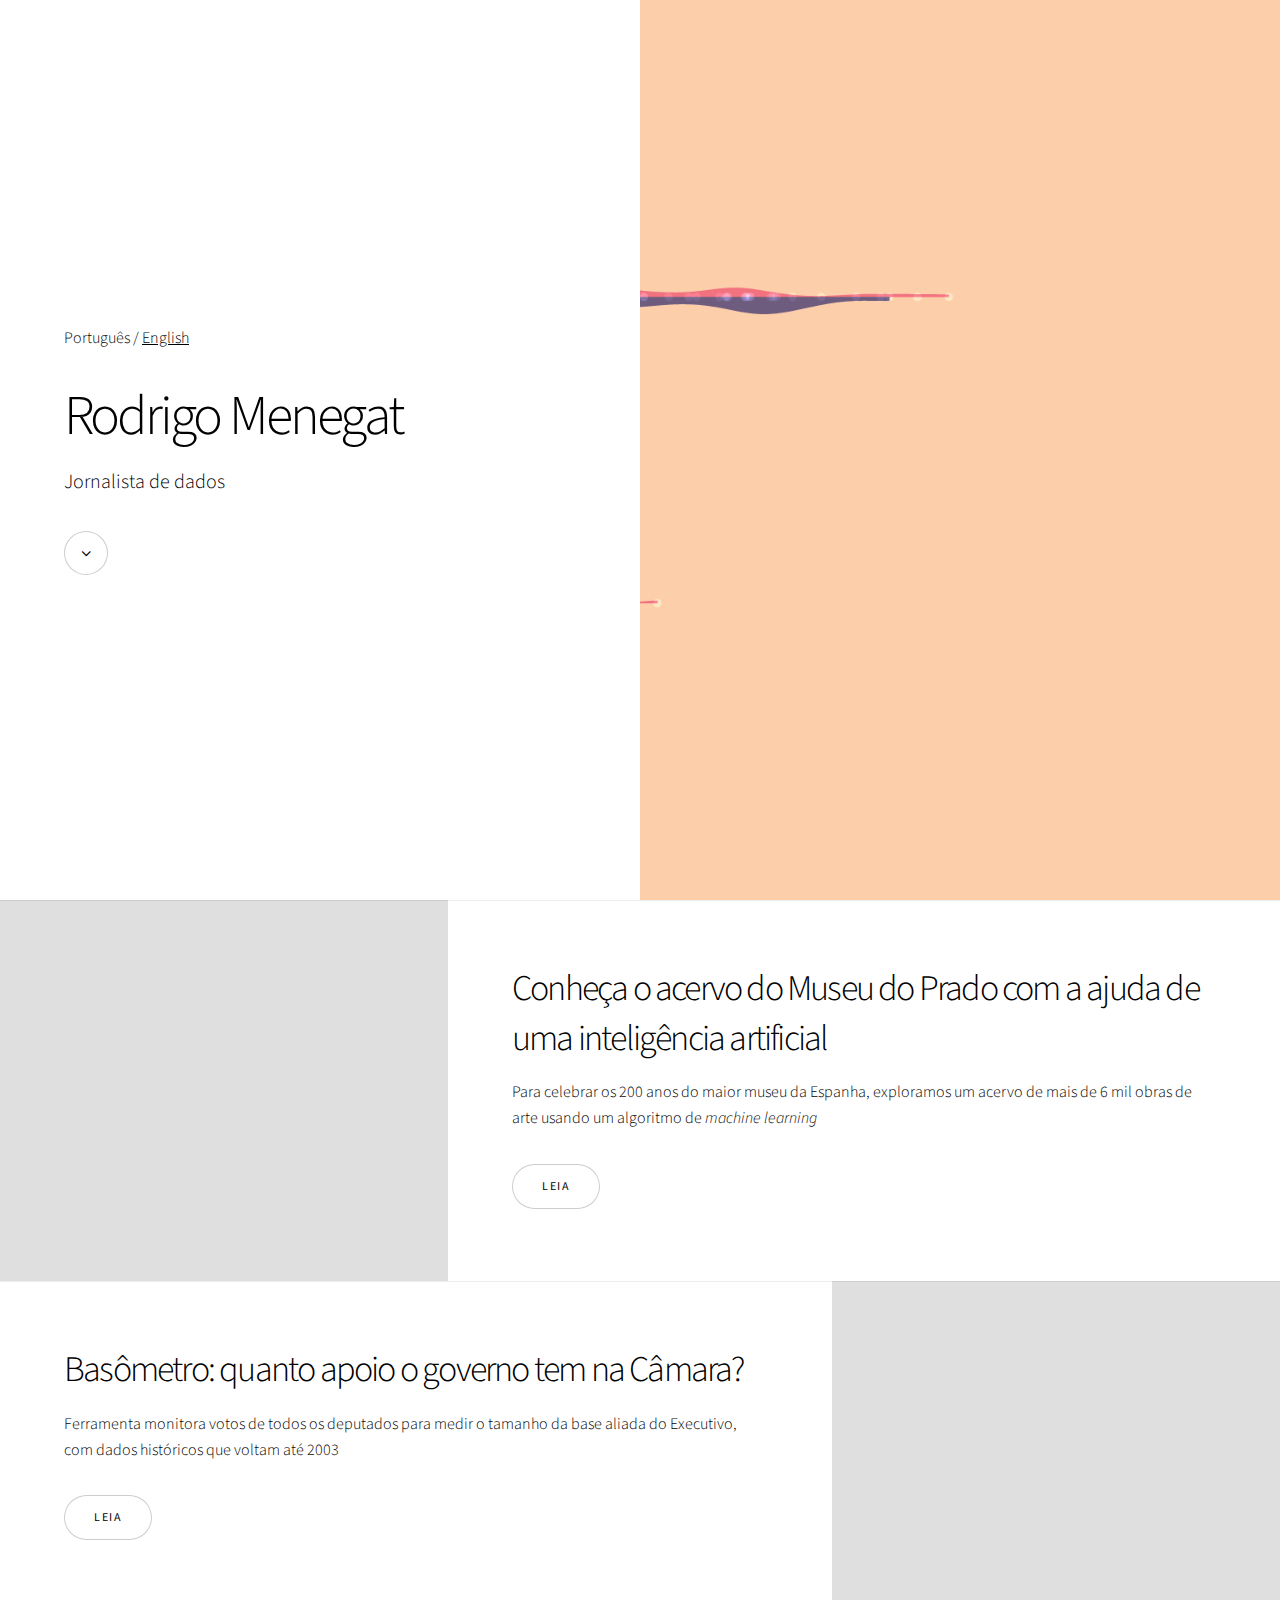
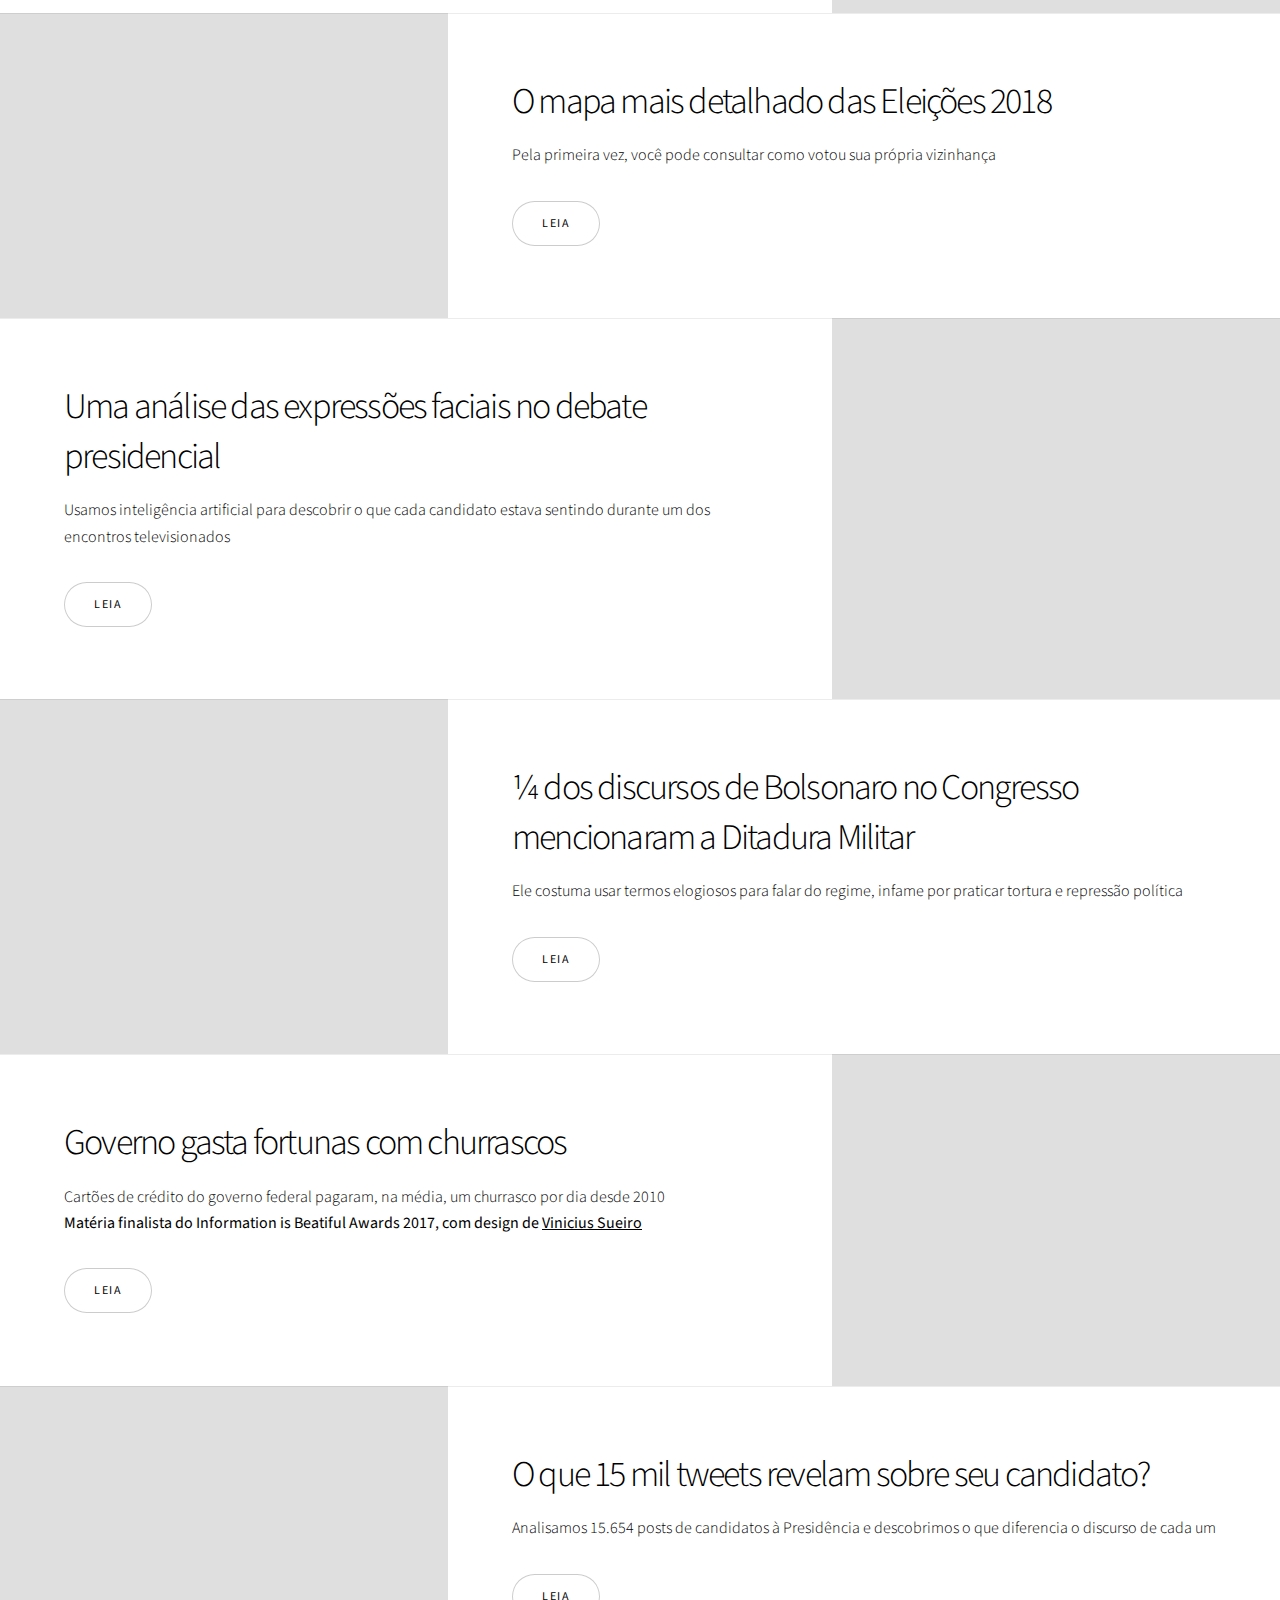
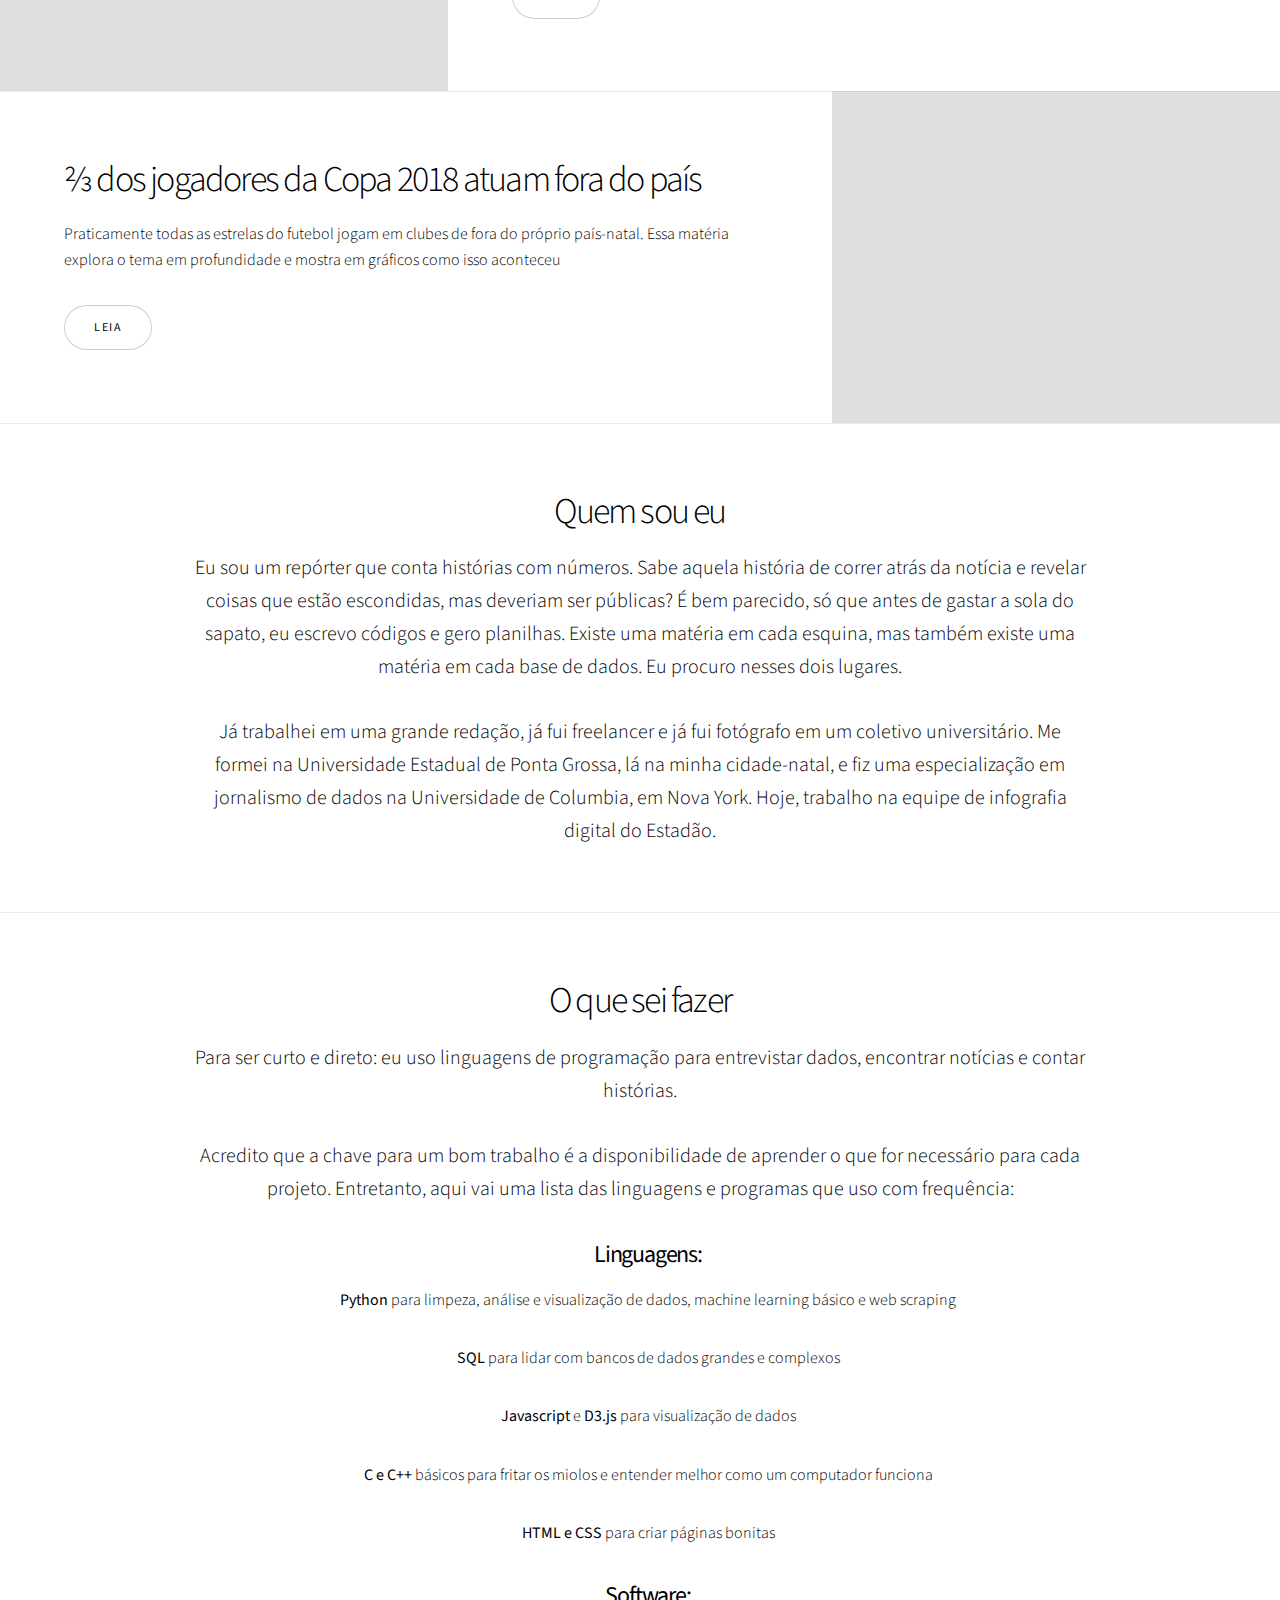
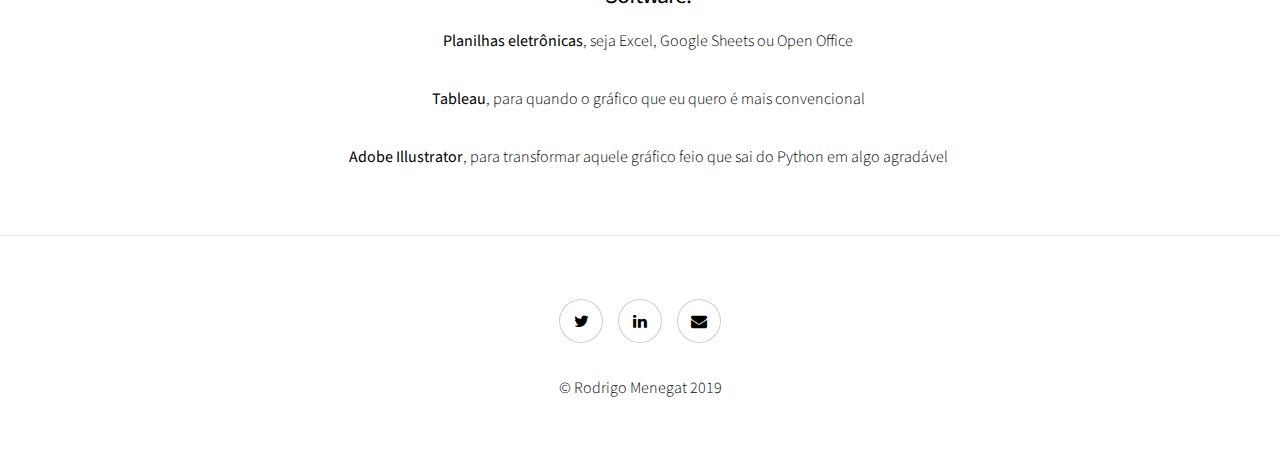
==== commit de35f9ac: "Atualiza porfólio" ====
--- a/index.html
+++ b/index.html
@@ -30,6 +30,19 @@
 						</div>
 					</section>
 
+					<section class="spotlight style1 orient-right content-align-left image-position-center onscroll-image-fade-in" id="first">
+					<div class="content">
+						<h2>Conheça o acervo do Museu do Prado com a ajuda de uma inteligência artificial</h2>
+						<p>Para celebrar os 200 anos do maior museu da Espanha, exploramos um acervo de mais de 6 mil obras de arte usando um algoritmo de <i>machine learning</i></p>
+						<ul class="actions vertical">
+							<li><a href="https://www.estadao.com.br/infograficos/viagem,uma-inteligencia-artificial-vai-te-guiar-pelo-museu-do-prado-nossa-reporter-pela-cena-cultural-de-madri,1025741" class="button">Leia</a></li>
+						</ul>
+					</div>
+					<div class="image">
+						<img src="images/cover/prado.jpg" alt="" />
+					</div>
+				</section>
+
           <section class="spotlight style1 orient-left content-align-left image-position-center onscroll-image-fade-in" id="first">
             <div class="content">
               <h2>Basômetro: quanto apoio o governo tem na Câmara?</h2>
@@ -39,7 +52,7 @@
               </ul>
             </div>
             <div class="image">
-              <img src="../images/cover/basometro.jpg" alt="" />
+              <img src="images/cover/basometro.jpg" alt="" />
             </div>
           </section>
 
@@ -52,7 +65,7 @@
               </ul>
             </div>
             <div class="image">
-              <img src="../images/cover/voronois.jpg" alt="" />
+              <img src="images/cover/voronois.jpg" alt="" />
             </div>
           </section>
 
@@ -65,7 +78,7 @@
               </ul>
             </div>
             <div class="image">
-              <img src="../images/cover/emocoes-debate.png" alt="" />
+              <img src="images/cover/emocoes-debate.png" alt="" />
             </div>
           </section>
 
@@ -108,7 +121,7 @@
               <img src="images/cover/tweets.png" alt="" />
             </div>
           </section>
-                    
+
           <section class="spotlight style1 orient-left content-align-left image-position-center onscroll-image-fade-in">
             <div class="content">
               <h2>⅔ dos jogadores da Copa 2018 atuam fora do país</h2>
@@ -123,7 +136,7 @@
           </section>
 
 
-    
+
 <!--
                     <section class="spotlight style1 orient-left content-align-left image-position-center onscroll-image-fade-in">
 						<div class="content">
@@ -138,7 +151,7 @@
 						</div>
 					</section>
 -->
-    
+
 
 <!-- 					<section class="spotlight style1 orient-left content-align-left image-position-center onscroll-image-fade-in">
 						<div class="content">
@@ -167,8 +180,8 @@
 						</div>
 					</section>
 -->
-    
-    
+
+
 <!-- 				<section class="spotlight style1 orient-right content-align-left image-position-center onscroll-image-fade-in">
 				<div class="content">
 					<h2>Ao fim da Copa 2018, França e Bélgica dominam ranking do Estado</h2>
@@ -186,22 +199,22 @@
 						<div class="inner">
 							<h2>Quem sou eu</h2>
 							<p class="major">Eu sou um repórter que conta histórias com números. Sabe aquela história de correr atrás da notícia e revelar coisas que estão escondidas, mas deveriam ser públicas? É bem parecido, só que antes de gastar a sola do sapato, eu escrevo códigos e gero planilhas. Existe uma matéria em cada esquina, mas também existe uma matéria em cada base de dados. Eu procuro nesses dois lugares.</p>
-							<p class="major">Já trabalhei em uma grande redação, já fui freelancer e já fui fotógrafo em um coletivo universitário. Me formei na Universidade Estadual de Ponta Grossa, lá na minha cidade-natal, e fiz uma especialização em jornalismo de dados na Universidade de Columbia, em Nova York. Hoje, trabalho no Estadão. Acima, você viu algumas das minhas matérias favoritas. <a href="https://500px.com/rodrigoschuinski/galleries">Aqui</a> estão algumas das minhas fotos.</p>
+							<p class="major">Já trabalhei em uma grande redação, já fui freelancer e já fui fotógrafo em um coletivo universitário. Me formei na Universidade Estadual de Ponta Grossa, lá na minha cidade-natal, e fiz uma especialização em jornalismo de dados na Universidade de Columbia, em Nova York. Hoje, trabalho na equipe de infografia digital do Estadão.</p>
 						</div>
 					</section>
 
           <section class="wrapper style1 align-center">
             <div class="inner">
               <h2>O que sei fazer</h2>
-              <p class="major">Para ser curto e direto: eu uso linguagens de programação para entrevistar dados, encontrar notícias e contar histórias. Também sei me virar com uma câmera e não tenho medo do jornalismo <i>longform</i>.</p>
-              <p class="major">Agora, para listar as técnicas e ferramentas que sei usar:</p>
+              <p class="major">Para ser curto e direto: eu uso linguagens de programação para entrevistar dados, encontrar notícias e contar histórias.</p>
+              <p class="major">Acredito que a chave para um bom trabalho é a disponibilidade de aprender o que for necessário para cada projeto. Entretanto, aqui vai uma lista das linguagens e programas que uso com frequência:</p>
               <ul>
                 <h3><b>Linguagens:</b></h3>
                 <p><b>Python</b> para limpeza, análise e visualização de dados, machine learning básico e web scraping</p>
                 <p><b>SQL</b> para lidar com bancos de dados grandes e complexos</p>
                 <p><b>Javascript</b> e <b>D3.js</b> para visualização de dados</p>
                 <p><b>C e C++</b> básicos para fritar os miolos e entender melhor como um computador funciona</p>
-                <p><b>HTML e CSS</b> básicos para criar páginas bonitas</p>
+                <p><b>HTML e CSS</b> para criar páginas bonitas</p>
                 <h3><b>Software:</b></h3>
                 <p><b>Planilhas eletrônicas</b>, seja Excel, Google Sheets ou Open Office</p>
                 <p><b>Tableau</b>, para quando o gráfico que eu quero é mais convencional</b></p>
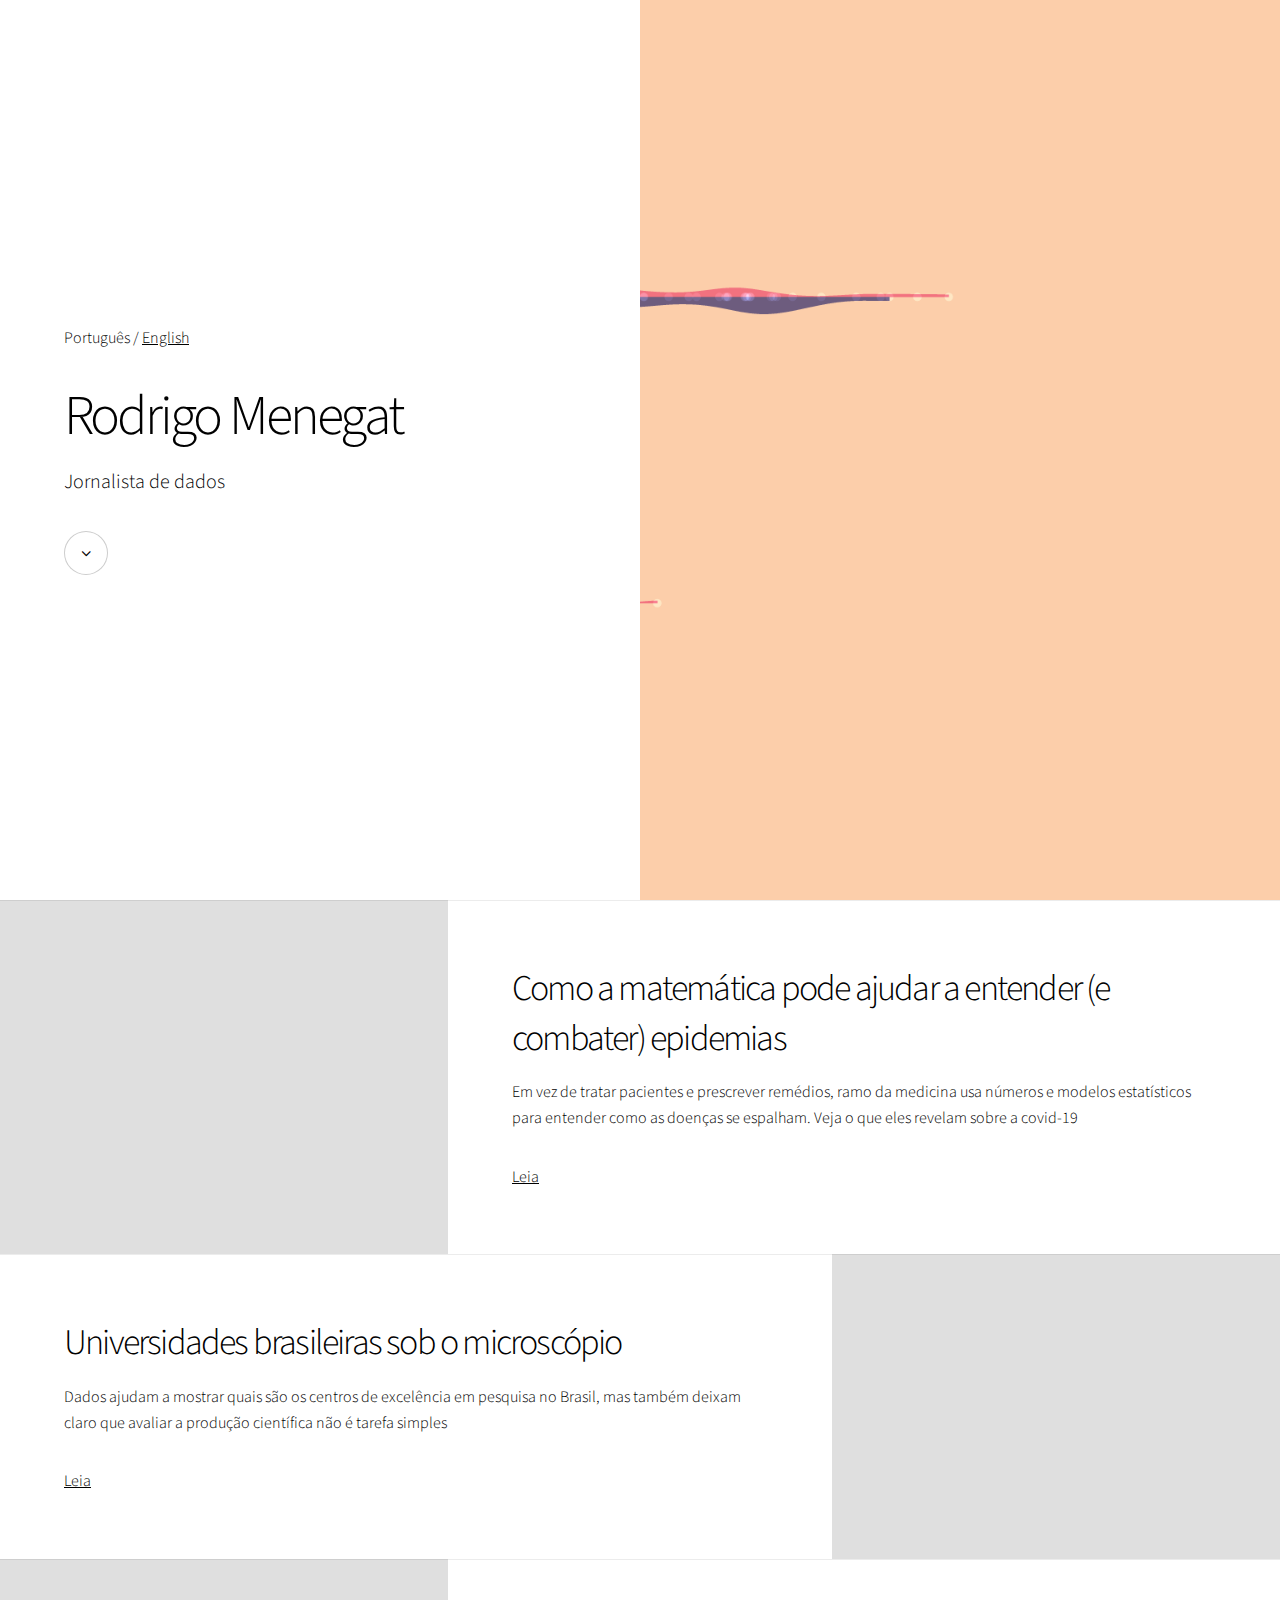
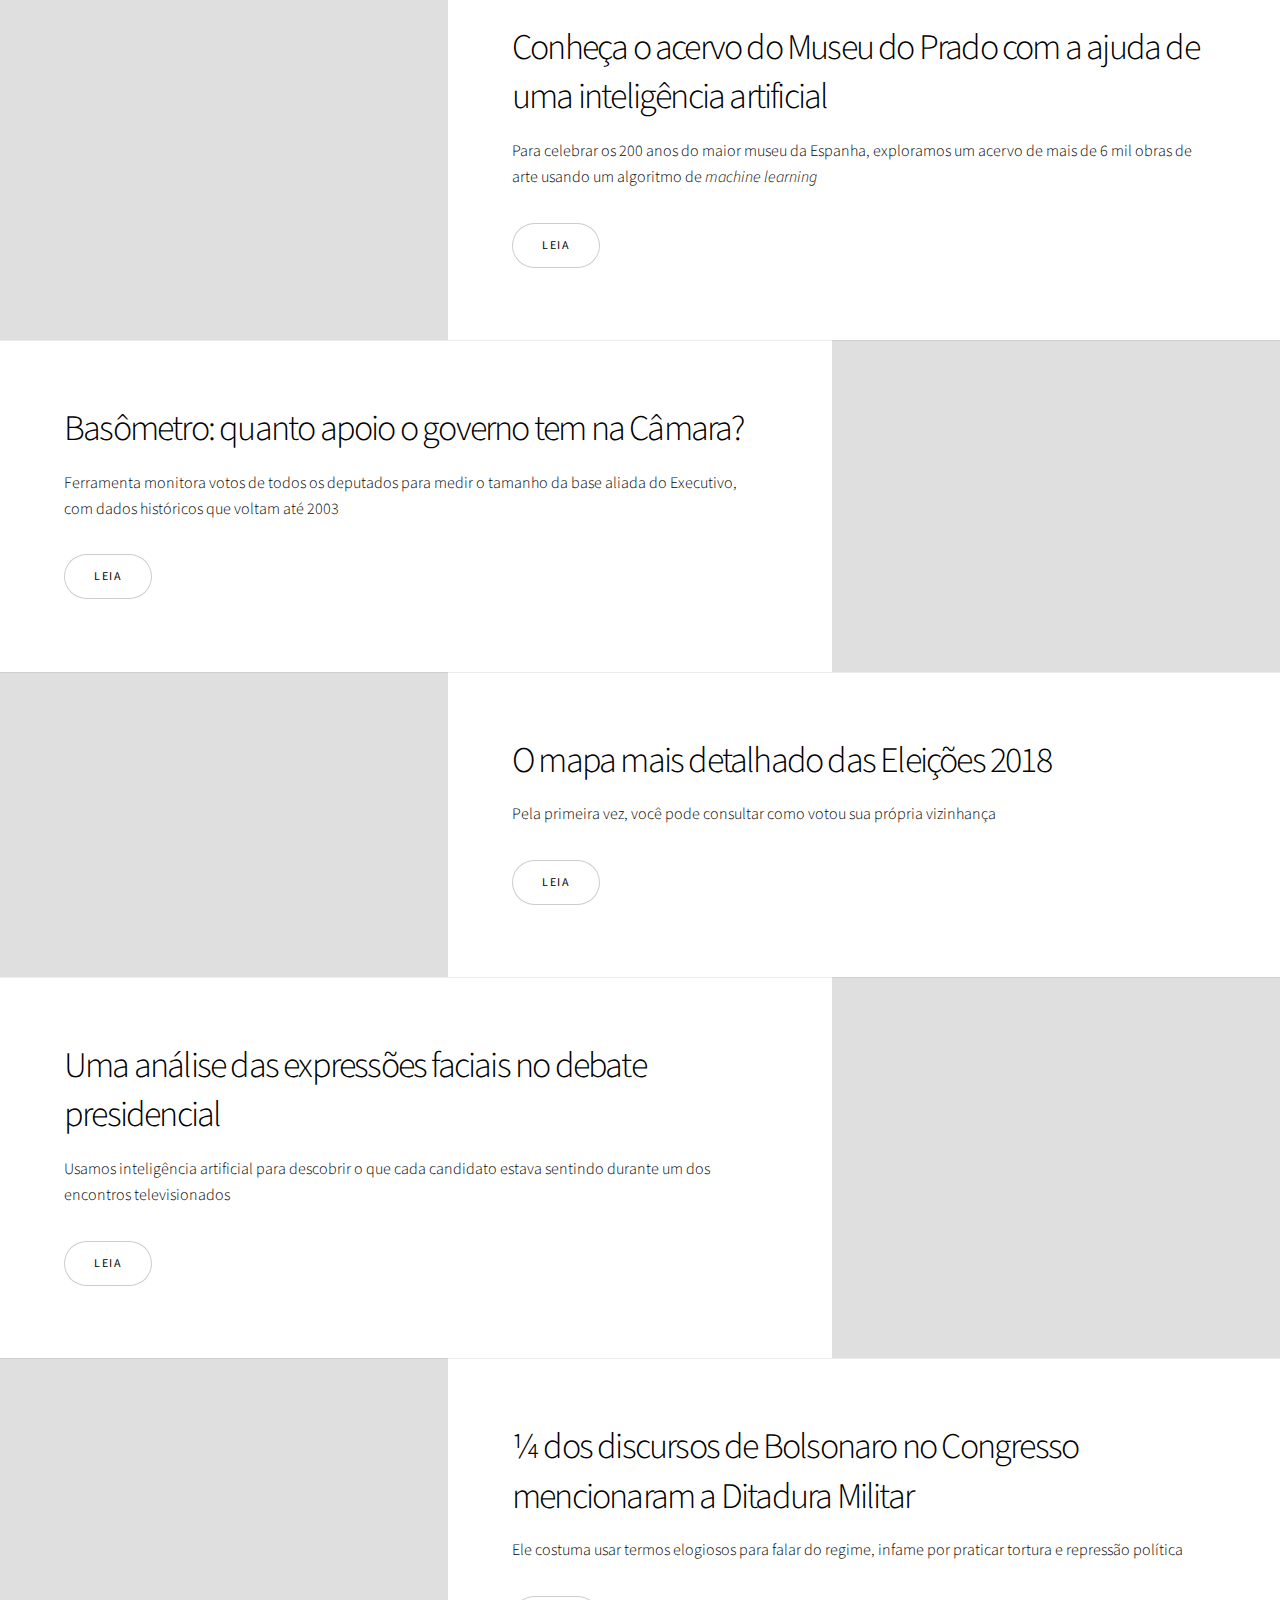
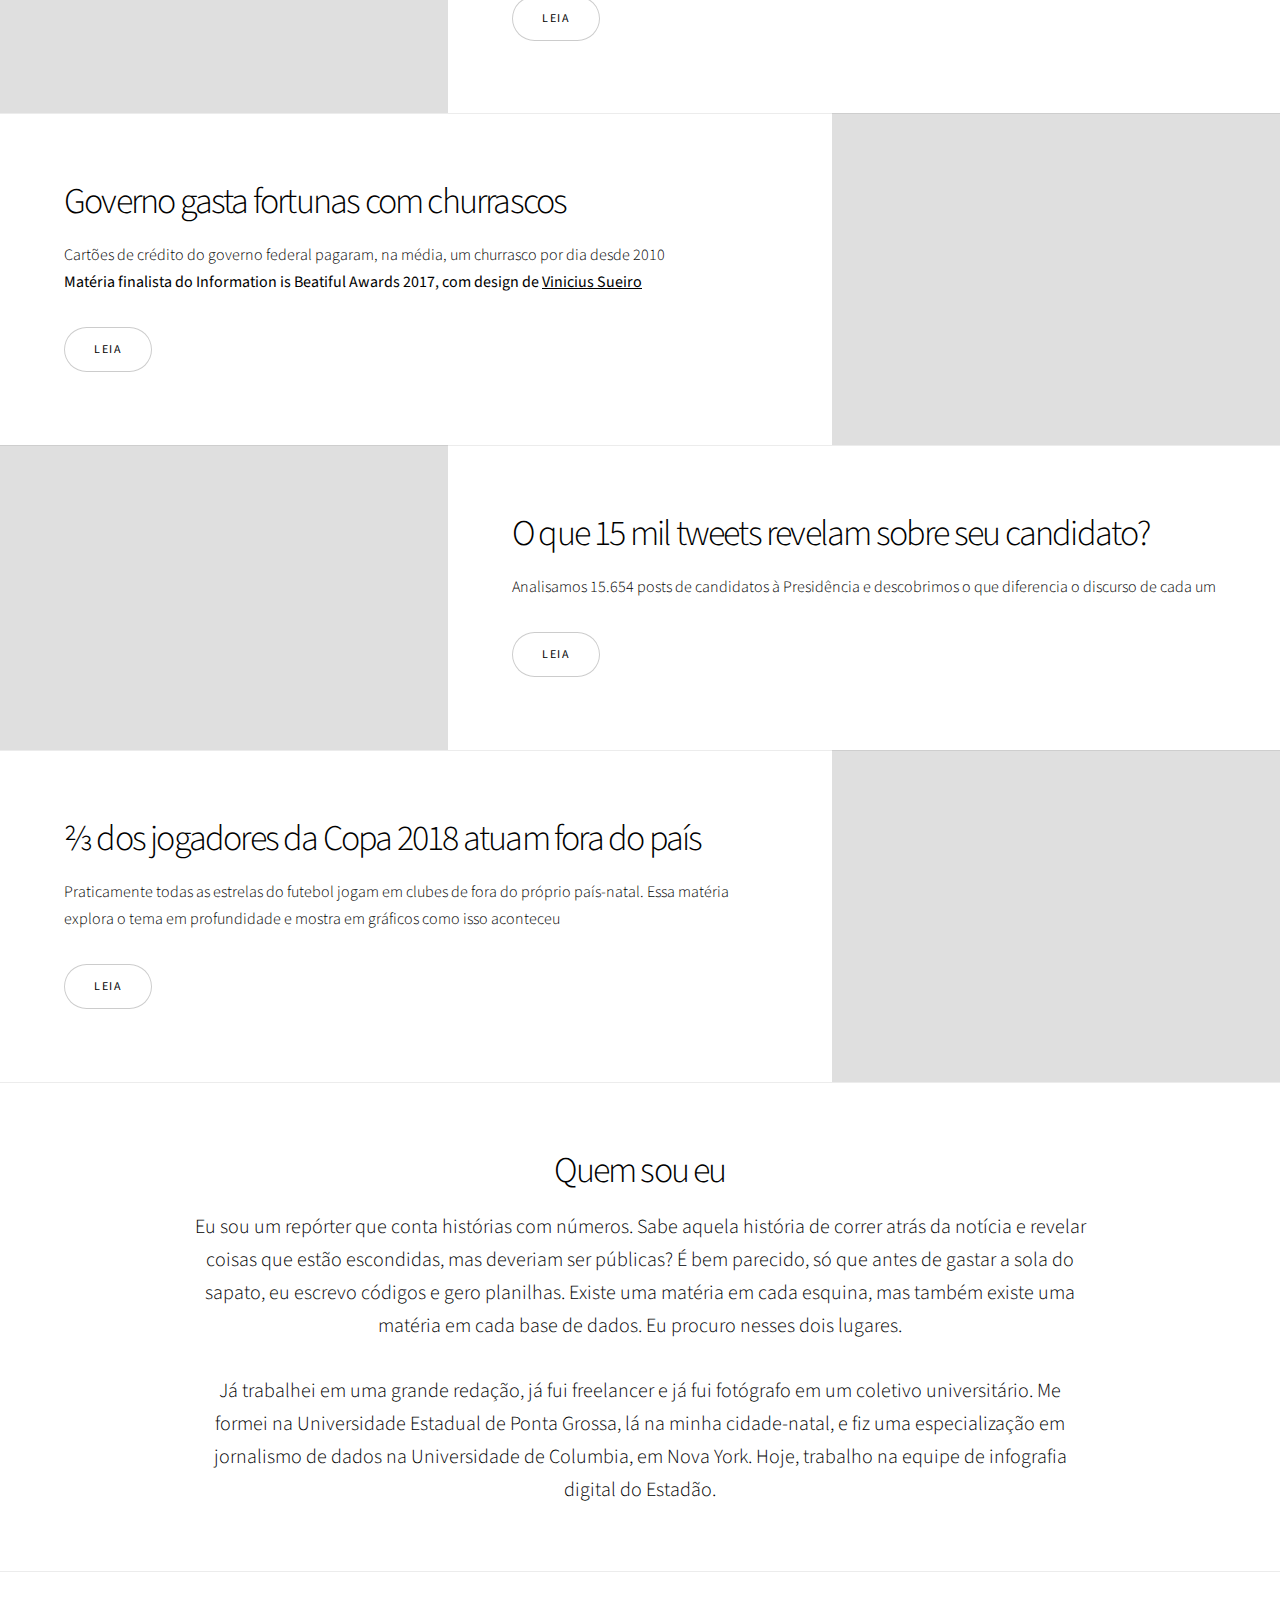
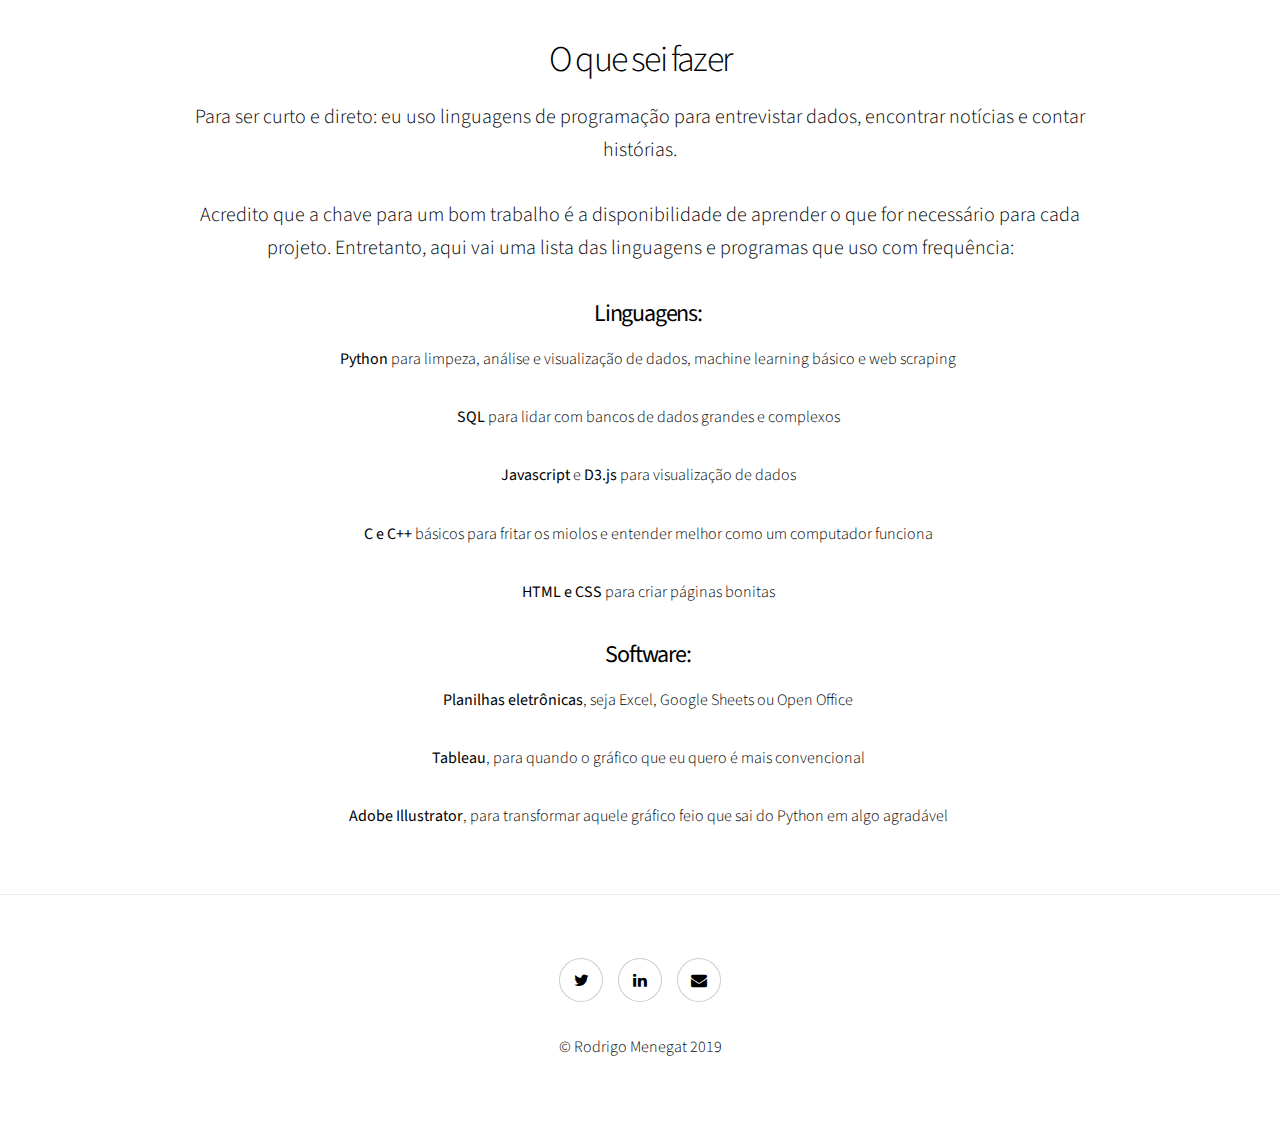
==== commit dcb81c23: "Atualiza conteudo" ====
--- a/index.html
+++ b/index.html
@@ -30,7 +30,33 @@
 						</div>
 					</section>
 
-					<section class="spotlight style1 orient-right content-align-left image-position-center onscroll-image-fade-in" id="first">
+				<section class="spotlight style1 orient-right content-align-left image-position-center onscroll-image-fade-in" id="first">
+					<div class="content">
+						<h2>Como a matemática pode ajudar a entender (e combater) epidemias</h2>
+						<p>Em vez de tratar pacientes e prescrever remédios, ramo da medicina usa números e modelos estatísticos para entender como as doenças se espalham. Veja o que eles revelam sobre a covid-19</p>
+						<ul class="actions vertical">
+							<li><a href="https://www.estadao.com.br/infograficos/saude,como-a-matematica-pode-ajudar-a-entender-e-combater-epidemias,1082298">Leia</a></li>
+						</ul>
+					</div>
+					<div class="image">
+						<img src="images/cover/epidemiology.jpg" alt="" />
+					</div>
+				</section>
+
+				<section class="spotlight style1 orient-left content-align-left image-position-center onscroll-image-fade-in" id="first">
+					<div class="content">
+						<h2>Universidades brasileiras sob o microscópio</h2>
+						<p>Dados ajudam a mostrar quais são os centros de excelência em pesquisa no Brasil, mas também deixam claro que avaliar a produção científica não é tarefa simples</p>
+						<ul class="actions vertical">
+							<li><a href="https://www.estadao.com.br/infograficos/educacao,universidades-brasileiras-sob-o-microscopio,1061261">Leia</a></li>
+						</ul>
+					</div>
+					<div class="image">
+						<img src="images/cover/science.jpg" alt="" />
+					</div>
+				</section>
+
+				<section class="spotlight style1 orient-right content-align-left image-position-center onscroll-image-fade-in" id="first">
 					<div class="content">
 						<h2>Conheça o acervo do Museu do Prado com a ajuda de uma inteligência artificial</h2>
 						<p>Para celebrar os 200 anos do maior museu da Espanha, exploramos um acervo de mais de 6 mil obras de arte usando um algoritmo de <i>machine learning</i></p>
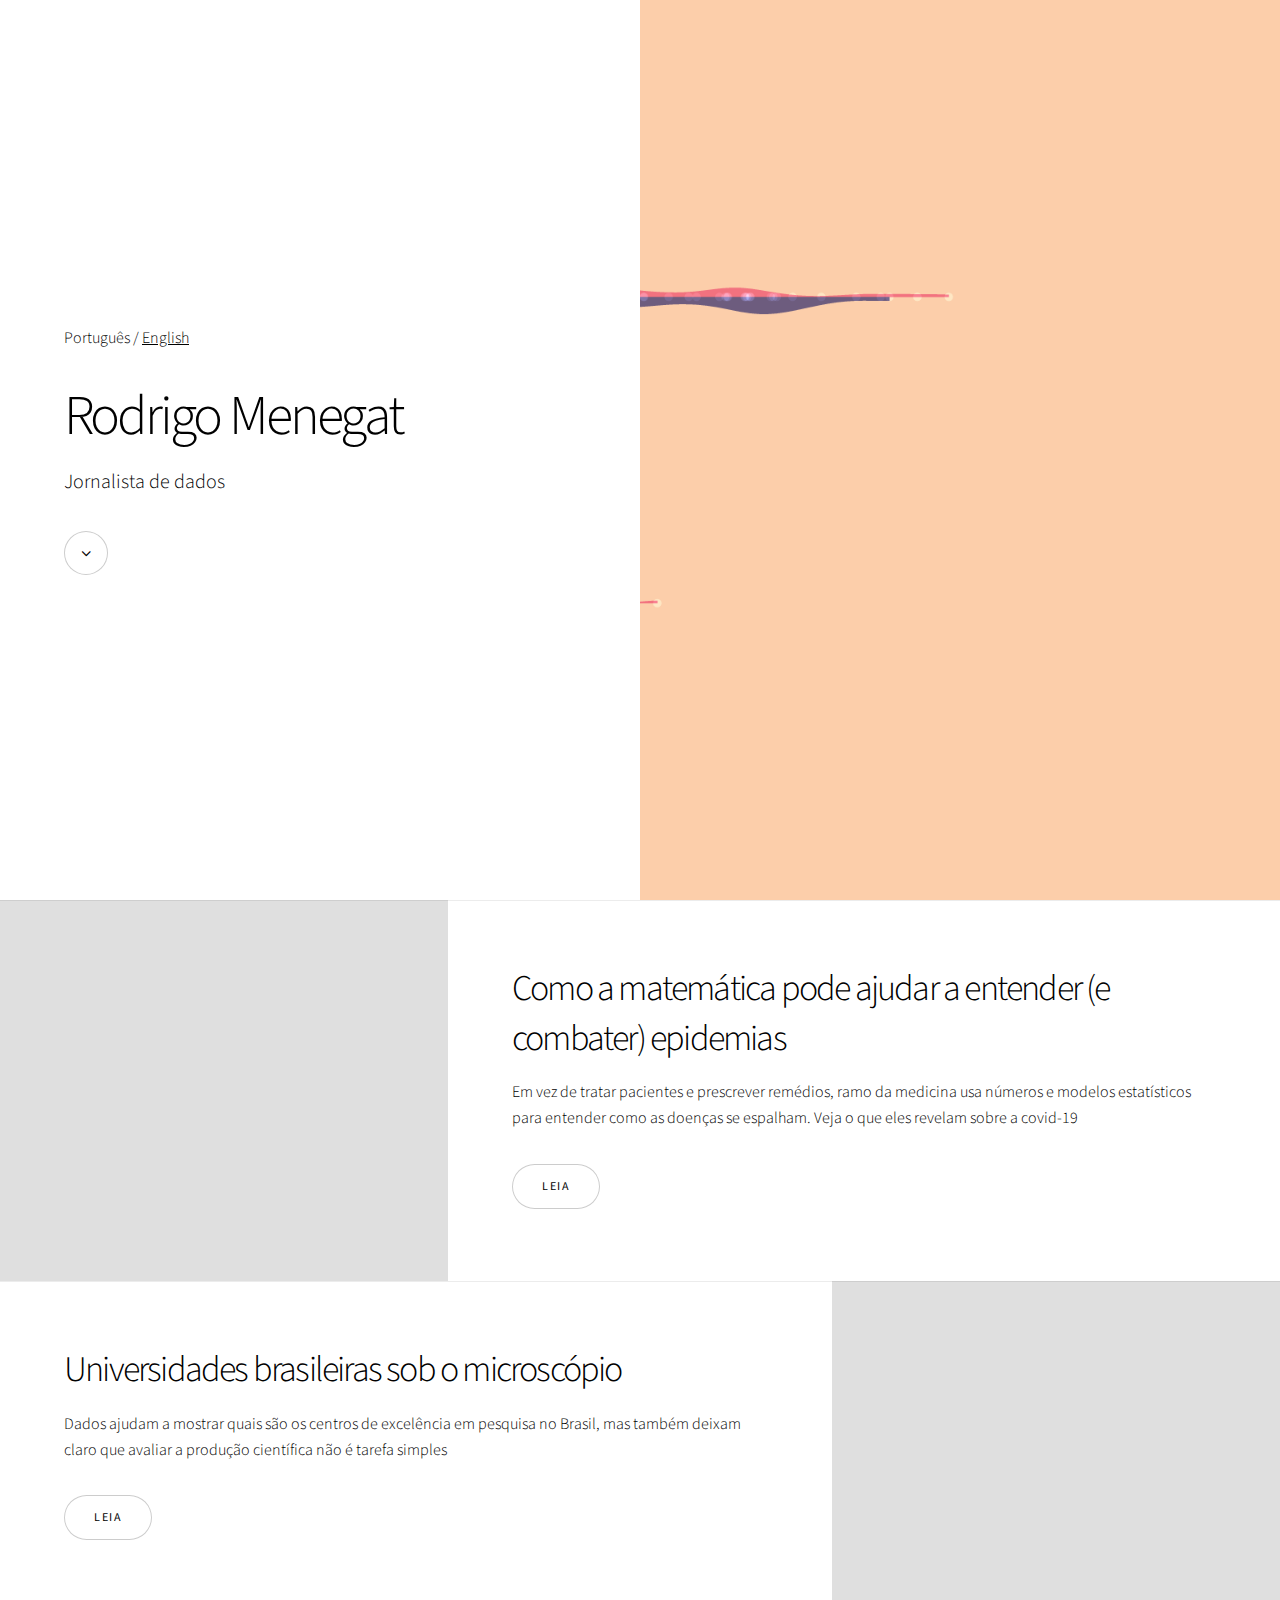
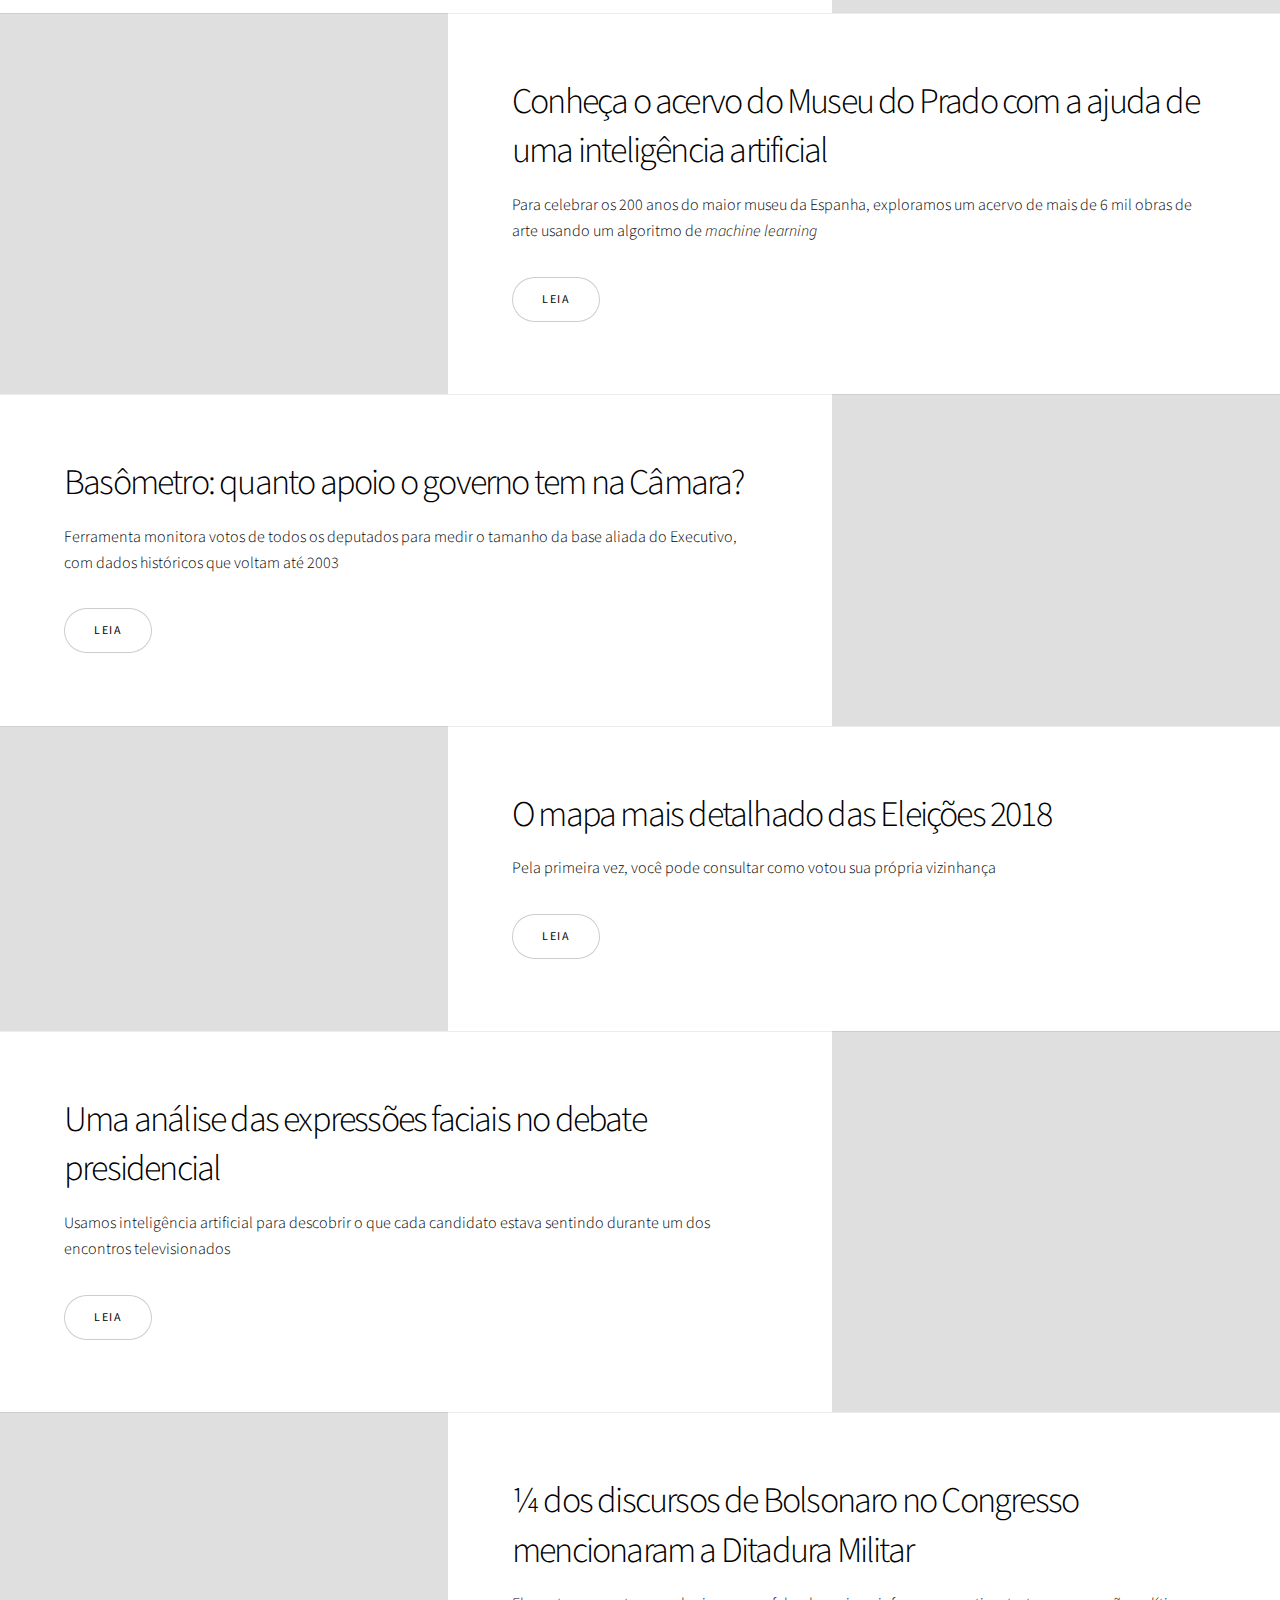
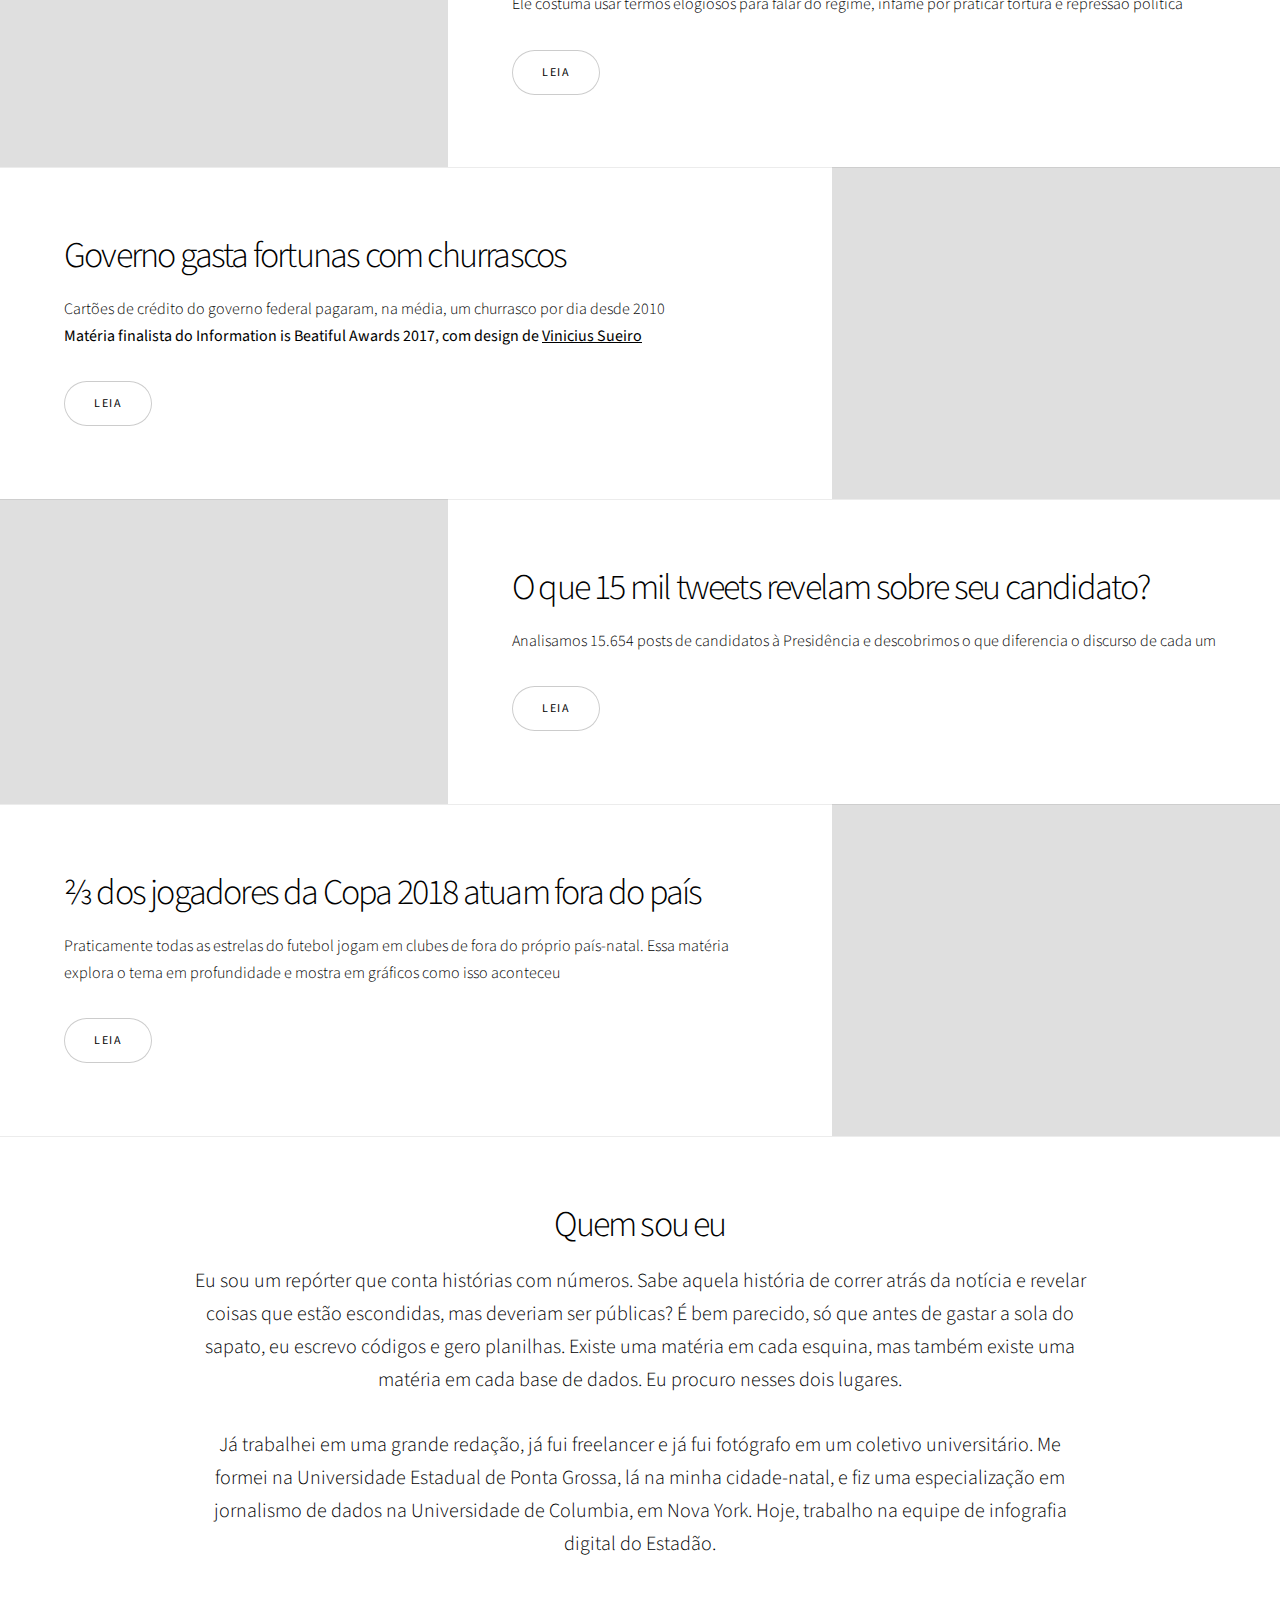
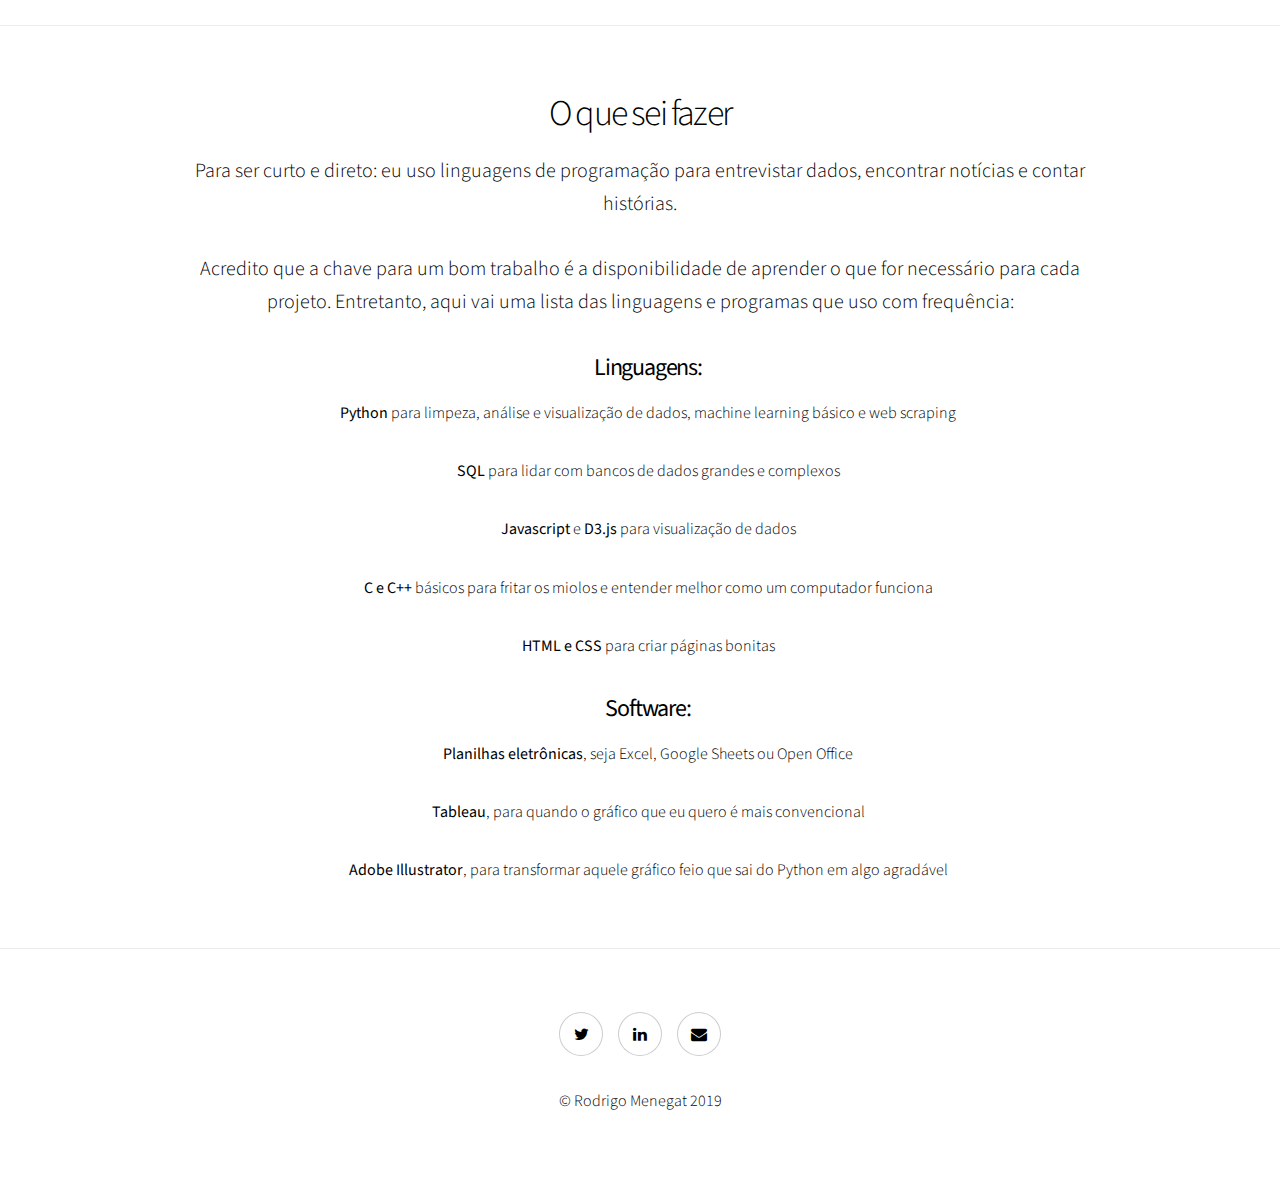
==== commit 57725aef: "Adiciona classe faltante" ====
--- a/index.html
+++ b/index.html
@@ -35,7 +35,7 @@
 						<h2>Como a matemática pode ajudar a entender (e combater) epidemias</h2>
 						<p>Em vez de tratar pacientes e prescrever remédios, ramo da medicina usa números e modelos estatísticos para entender como as doenças se espalham. Veja o que eles revelam sobre a covid-19</p>
 						<ul class="actions vertical">
-							<li><a href="https://www.estadao.com.br/infograficos/saude,como-a-matematica-pode-ajudar-a-entender-e-combater-epidemias,1082298">Leia</a></li>
+							<li><a class="button" href="https://www.estadao.com.br/infograficos/saude,como-a-matematica-pode-ajudar-a-entender-e-combater-epidemias,1082298">Leia</a></li>
 						</ul>
 					</div>
 					<div class="image">
@@ -48,7 +48,7 @@
 						<h2>Universidades brasileiras sob o microscópio</h2>
 						<p>Dados ajudam a mostrar quais são os centros de excelência em pesquisa no Brasil, mas também deixam claro que avaliar a produção científica não é tarefa simples</p>
 						<ul class="actions vertical">
-							<li><a href="https://www.estadao.com.br/infograficos/educacao,universidades-brasileiras-sob-o-microscopio,1061261">Leia</a></li>
+							<li><a class="button" href="https://www.estadao.com.br/infograficos/educacao,universidades-brasileiras-sob-o-microscopio,1061261">Leia</a></li>
 						</ul>
 					</div>
 					<div class="image">
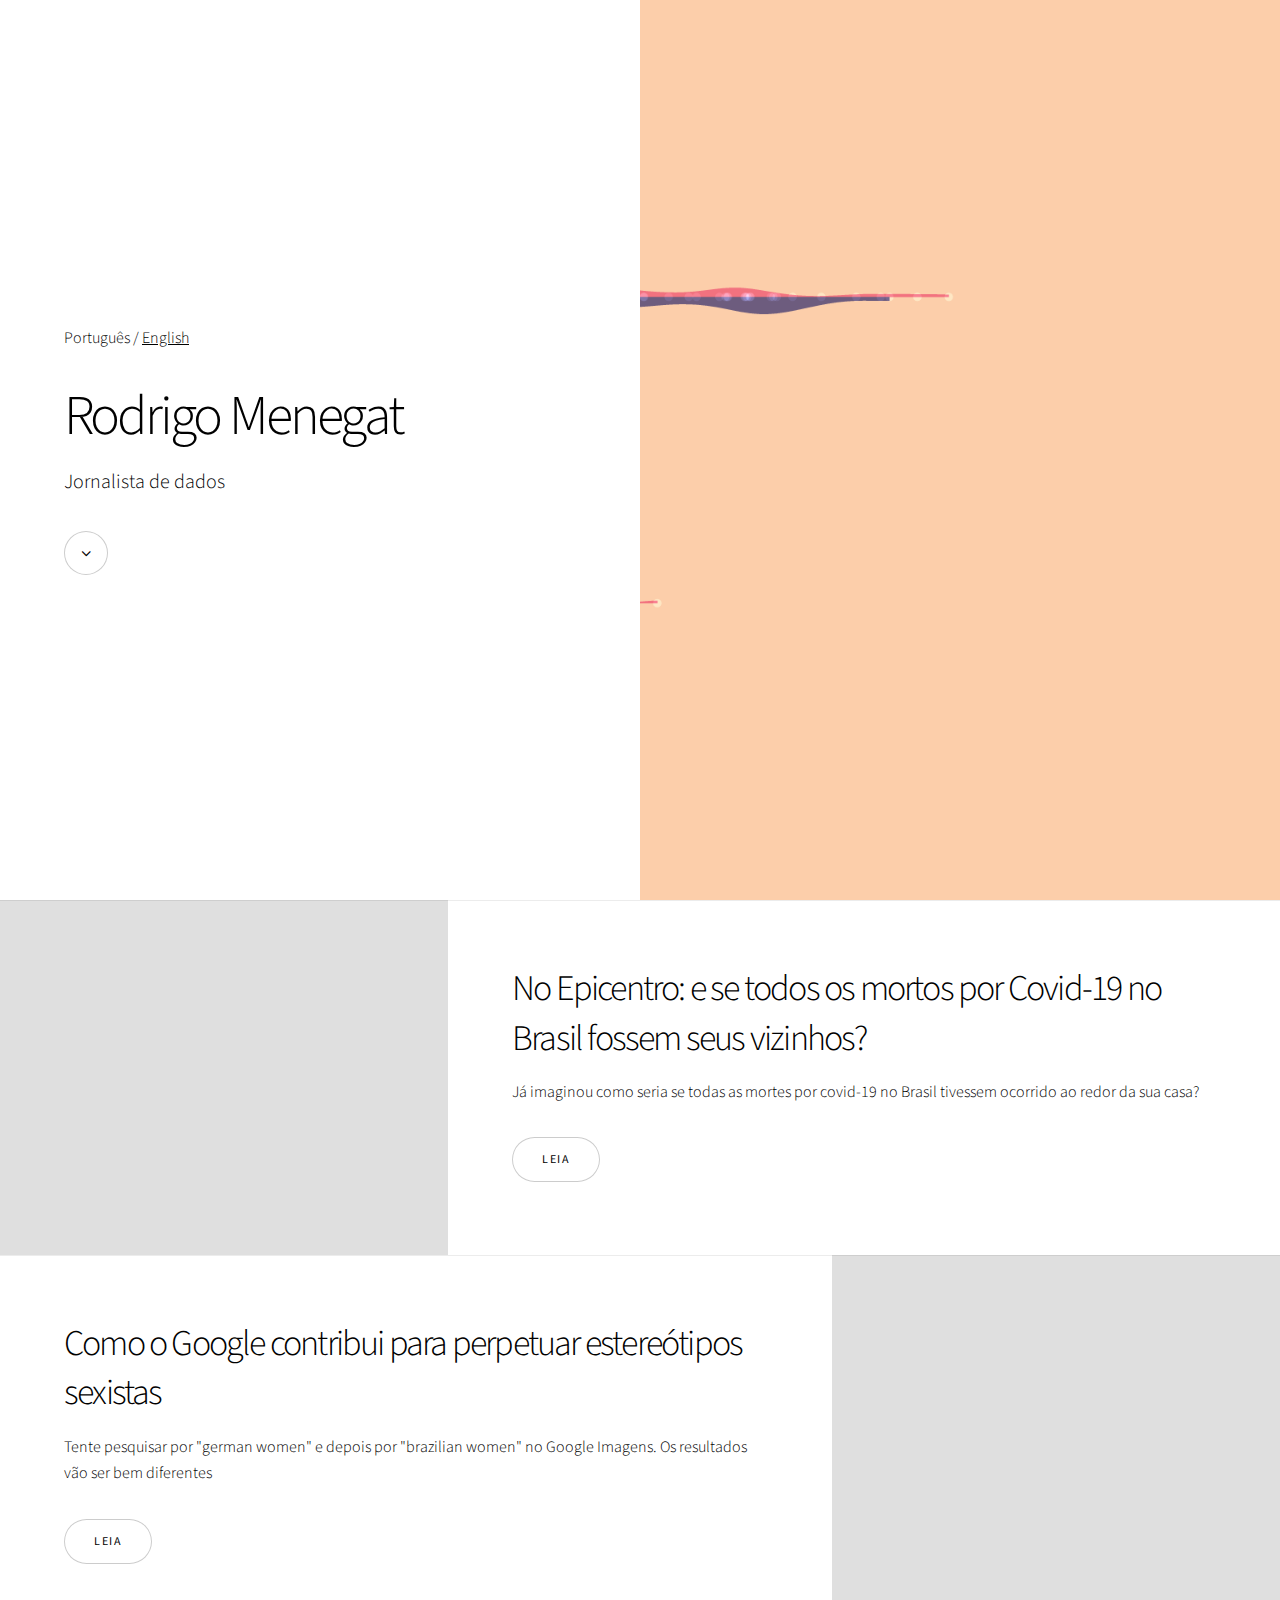
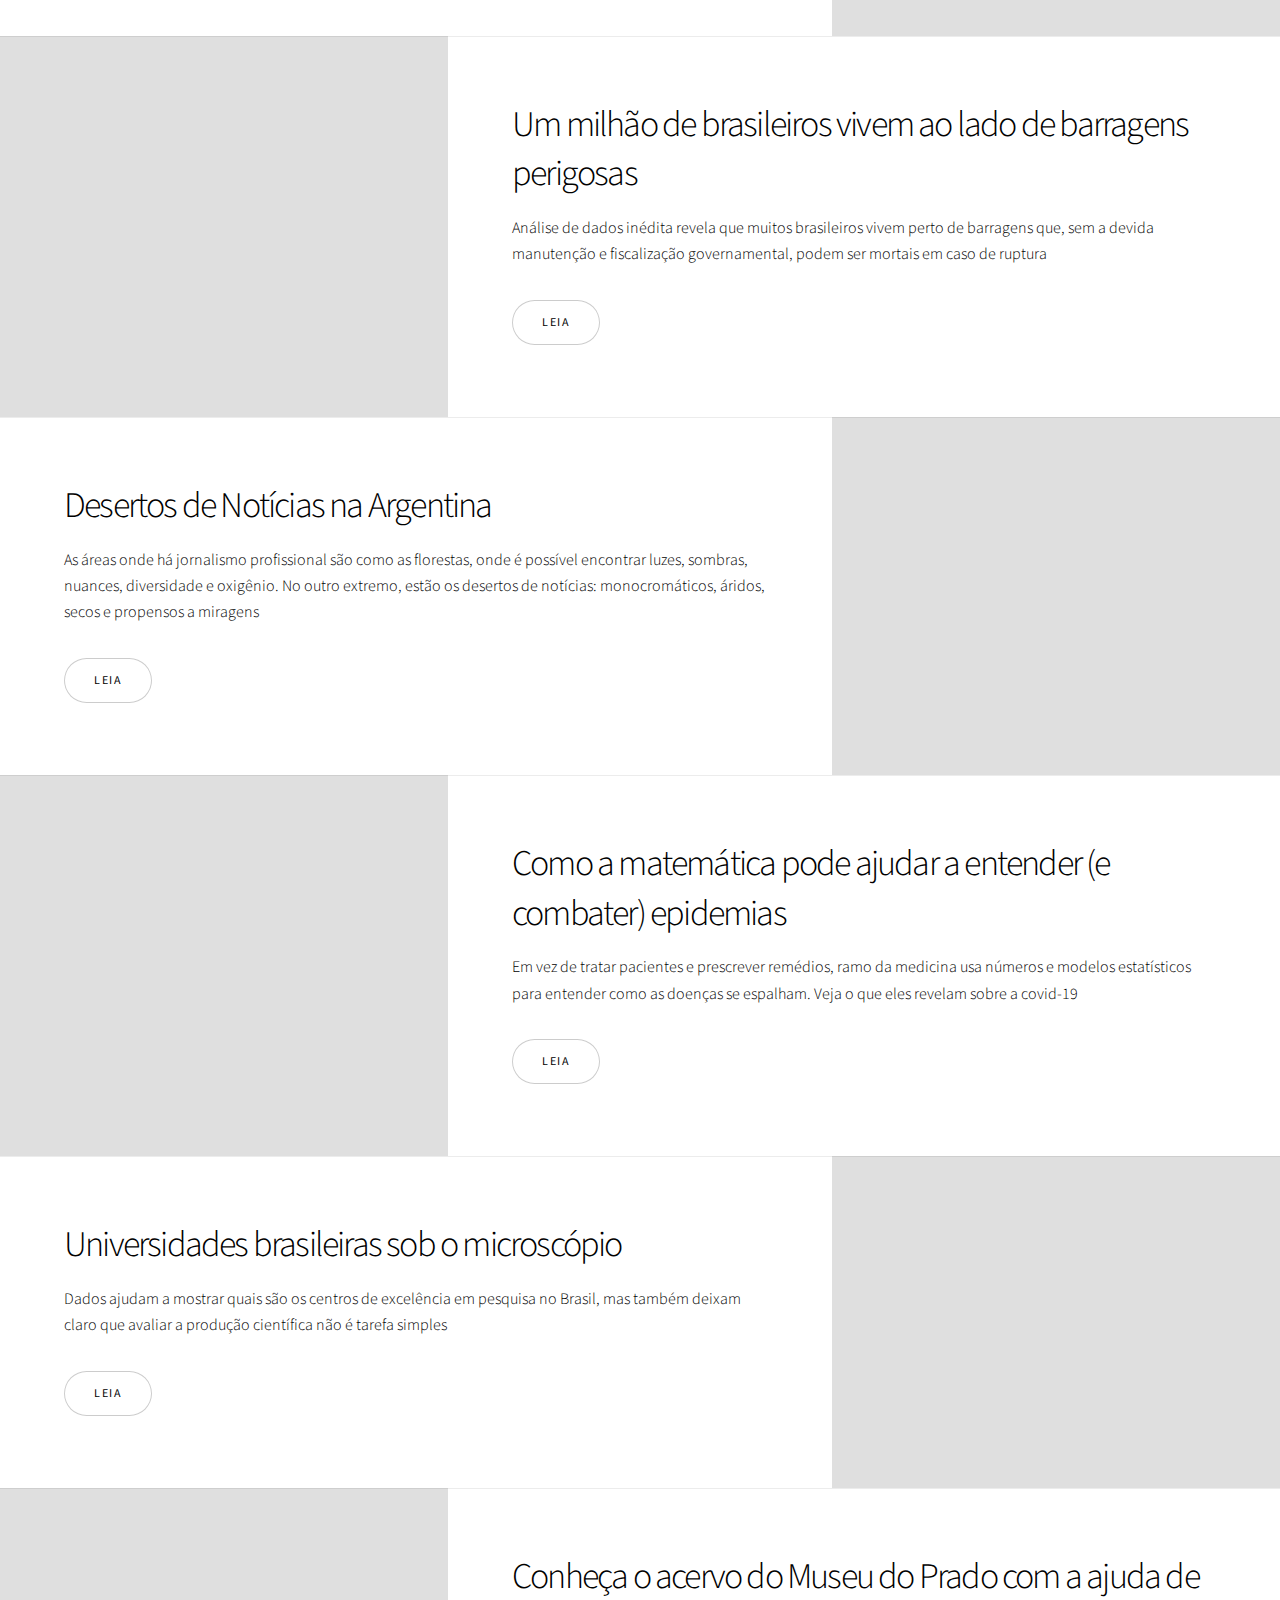
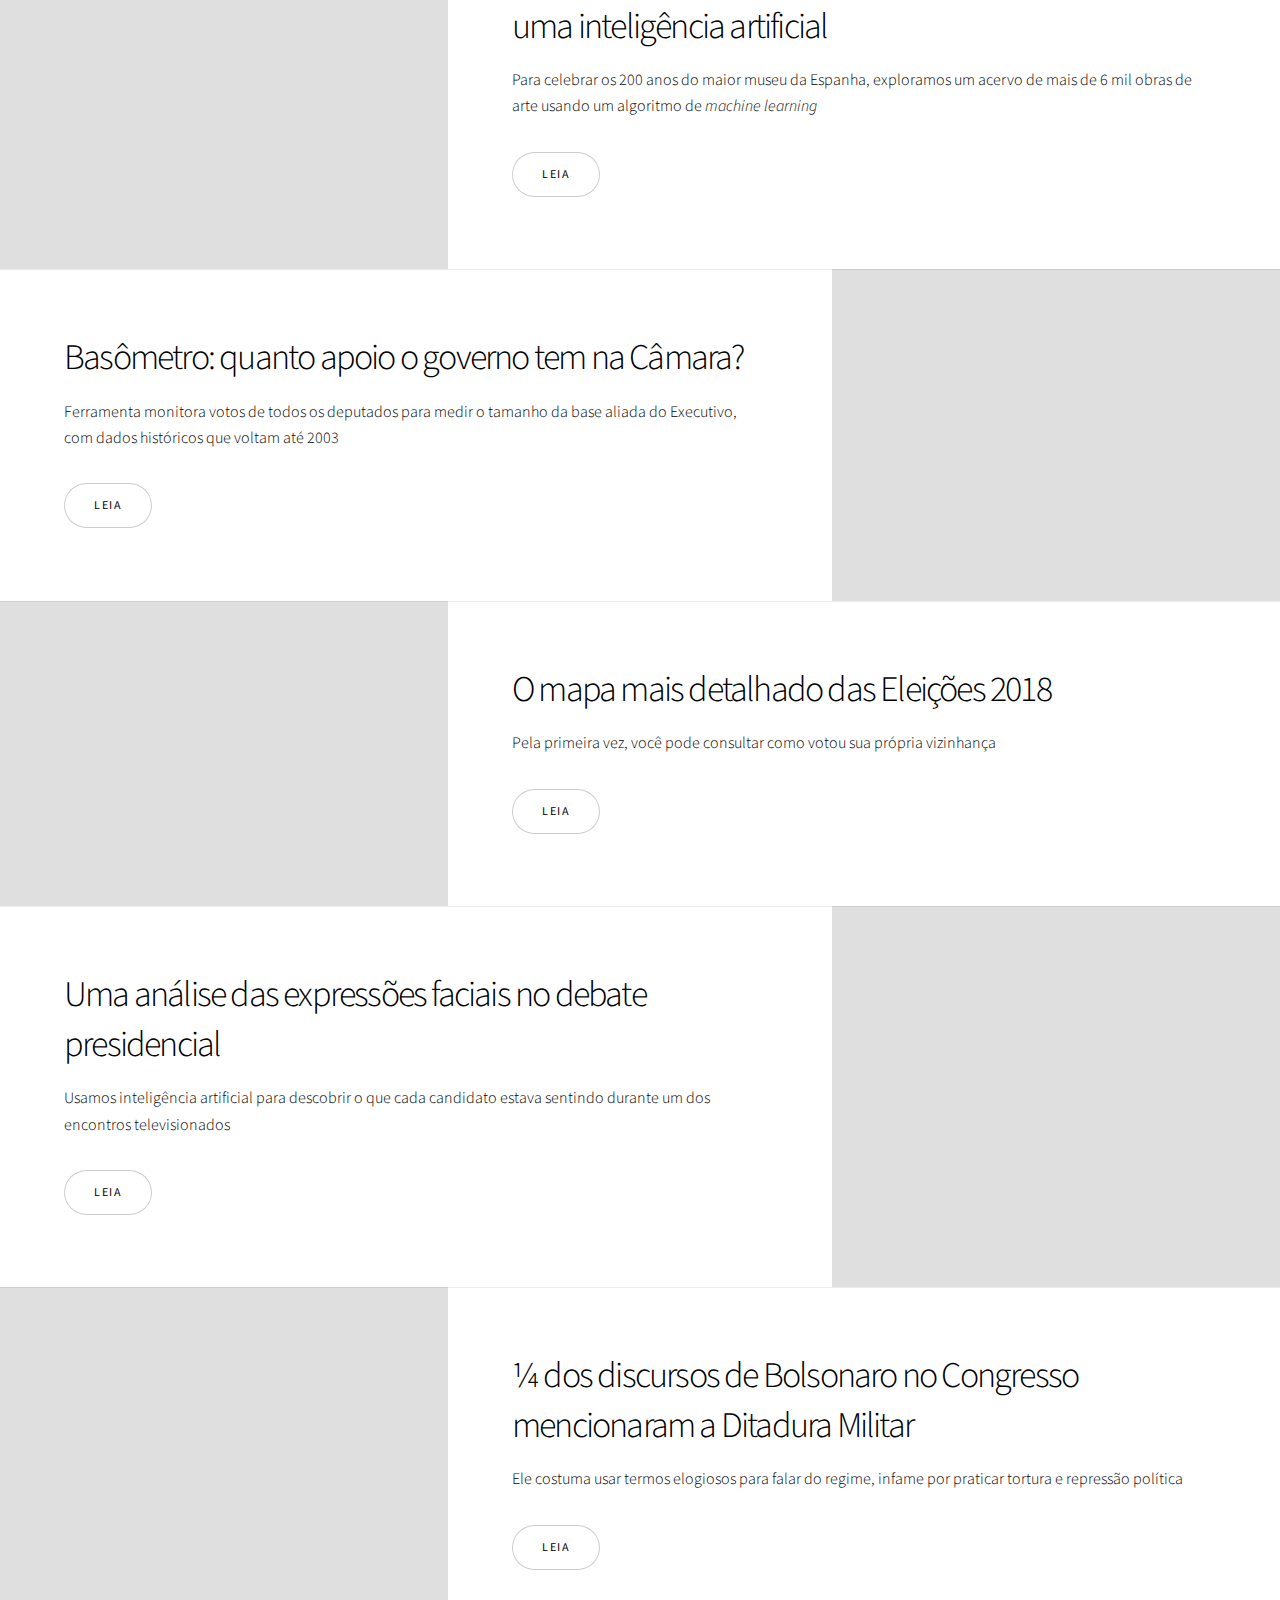
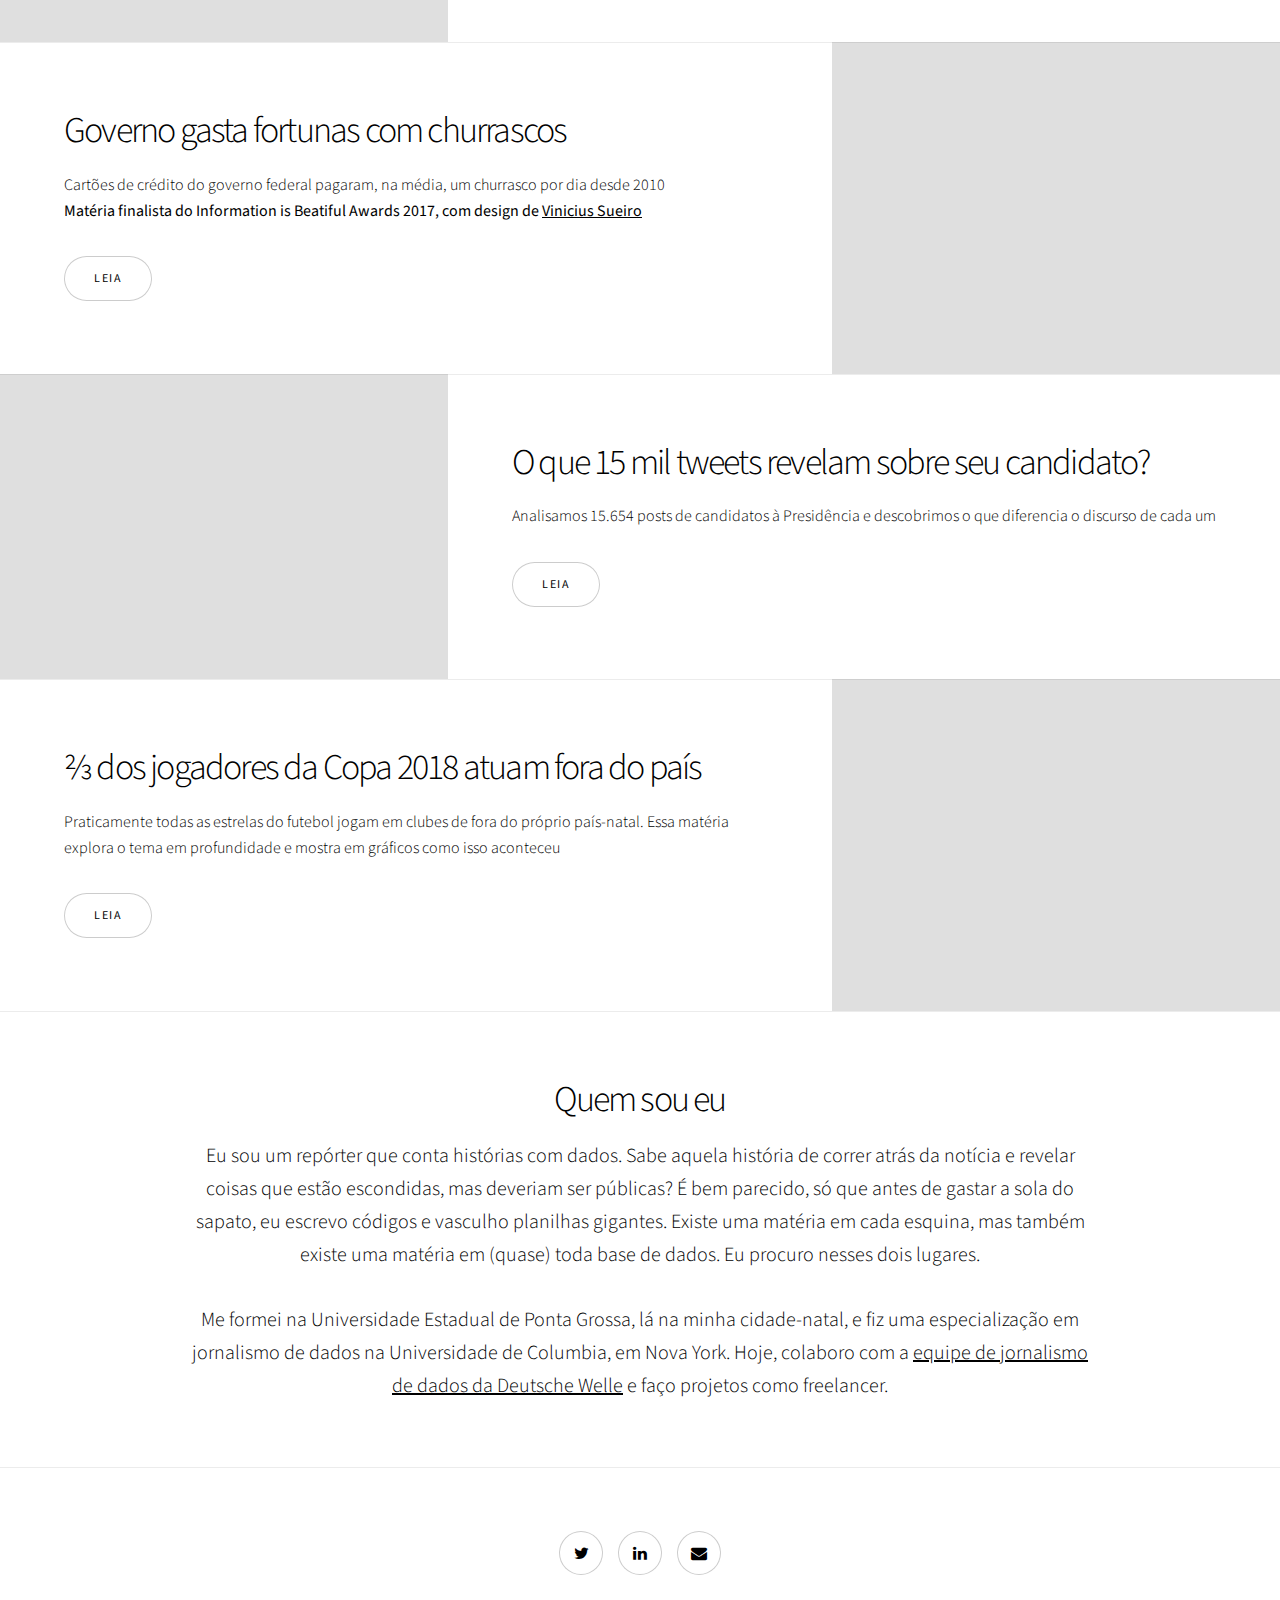
==== commit 79fad799: "updates portfolio" ====
--- a/index.html
+++ b/index.html
@@ -3,7 +3,7 @@
 	<head>
 		<title>Rodrigo Menegat – Jornalismo de Dados</title>
 		<meta name="author" content="Rodrigo Menegat" />
-		<meta name="description" content="Eu sou um repórter que conta histórias com números. Sabe aquela história de correr atrás da notícia e procurar revelar coisas que estão escondidas, mas deveriam ser públicas? É bem parecido, só que antes de gastar a sola do sapato, eu escrevo códigos e gero planilhas. Existe uma matéria em cada esquina, mas também existe uma matéria em cada base de dados. Eu procuro esses dois tipos." />
+		<meta name="description" content="Eu sou um repórter que conta histórias com números." />
 		<meta charset="utf-8" />
 		<meta name="google" content="notranslate" />
 		<meta name="viewport" content="width=device-width, initial-scale=1, shrink-to-fit=no">
@@ -30,6 +30,60 @@
 						</div>
 					</section>
 
+					<section class="spotlight style1 orient-right content-align-left image-position-center onscroll-image-fade-in" id="first">
+					<div class="content">
+						<h2>No Epicentro: e se todos os mortos por Covid‑19 no Brasil fossem seus vizinhos?</h2>
+						<p>Já imaginou como seria se todas as mortes por covid-19 no Brasil tivessem ocorrido ao redor da sua casa?</p>
+						<ul class="actions vertical">
+							<li><a class="button" href="https://piaui.folha.uol.com.br/lupa/epicentro/">Leia</a></li>
+						</ul>
+					</div>
+					<div class="image">
+						<img src="images/cover/epicentro.jpg" alt="" />
+					</div>
+				</section>
+
+					<section class="spotlight style1 orient-left content-align-left image-position-center onscroll-image-fade-in" id="first">
+					<div class="content">
+						<h2>Como o Google contribui para perpetuar estereótipos sexistas</h2>
+						<p>Tente pesquisar por "german women" e depois por "brazilian women" no Google Imagens. Os resultados vão ser bem diferentes</p>
+						<ul class="actions vertical">
+							<li><a class="button" href="https://www.dw.com/pt-br/como-o-google-contribui-para-perpetuar-estere%C3%B3tipos-sexistas/a-56789034">Leia</a></li>
+						</ul>
+					</div>
+					<div class="image">
+						<img src="images/cover/google-images.png" alt="" />
+					</div>
+				</section>
+
+
+				<section class="spotlight style1 orient-right content-align-left image-position-center onscroll-image-fade-in" id="first">
+					<div class="content">
+						<h2>Um milhão de brasileiros vivem ao lado de barragens perigosas</h2>
+						<p>Análise de dados inédita revela que muitos brasileiros vivem perto de barragens que, sem a devida manutenção e fiscalização governamental, podem ser mortais em caso de ruptura</p>
+						<ul class="actions vertical">
+							<li><a class="button" href="https://www.dw.com/en/brazil-dams-1-million-live-close-to-danger/a-61523548/">Leia</a></li>
+						</ul>
+					</div>
+					<div class="image">
+						<img src="images/cover/barragens.png" alt="" />
+					</div>
+				</section>
+
+					<section class="spotlight style1 orient-left content-align-left image-position-center onscroll-image-fade-in" id="first">
+					<div class="content">
+						<h2>Desertos de Notícias na Argentina</h2>
+						<p>As áreas onde há jornalismo profissional são como as florestas, onde é possível encontrar luzes, sombras, nuances, diversidade e oxigênio. No outro extremo, estão os desertos de notícias: monocromáticos, áridos, secos e propensos a miragens</p>
+						<ul class="actions vertical">
+							<li><a class="button" href="https://desiertosinformativos.fopea.org/">Leia</a></li>
+						</ul>
+					</div>
+					<div class="image">
+						<img src="images/cover/desertos.webp" alt="" />
+					</div>
+				</section>
+
+
 				<section class="spotlight style1 orient-right content-align-left image-position-center onscroll-image-fade-in" id="first">
 					<div class="content">
 						<h2>Como a matemática pode ajudar a entender (e combater) epidemias</h2>
@@ -224,12 +278,12 @@
 					<section class="wrapper style1 align-center">
 						<div class="inner">
 							<h2>Quem sou eu</h2>
-							<p class="major">Eu sou um repórter que conta histórias com números. Sabe aquela história de correr atrás da notícia e revelar coisas que estão escondidas, mas deveriam ser públicas? É bem parecido, só que antes de gastar a sola do sapato, eu escrevo códigos e gero planilhas. Existe uma matéria em cada esquina, mas também existe uma matéria em cada base de dados. Eu procuro nesses dois lugares.</p>
-							<p class="major">Já trabalhei em uma grande redação, já fui freelancer e já fui fotógrafo em um coletivo universitário. Me formei na Universidade Estadual de Ponta Grossa, lá na minha cidade-natal, e fiz uma especialização em jornalismo de dados na Universidade de Columbia, em Nova York. Hoje, trabalho na equipe de infografia digital do Estadão.</p>
-						</div>
-					</section>
-
-          <section class="wrapper style1 align-center">
+							<p class="major">Eu sou um repórter que conta histórias com dados. Sabe aquela história de correr atrás da notícia e revelar coisas que estão escondidas, mas deveriam ser públicas? É bem parecido, só que antes de gastar a sola do sapato, eu escrevo códigos e vasculho planilhas gigantes. Existe uma matéria em cada esquina, mas também existe uma matéria em (quase) toda base de dados. Eu procuro nesses dois lugares.</p>
+							<p class="major">Me formei na Universidade Estadual de Ponta Grossa, lá na minha cidade-natal, e fiz uma especialização em jornalismo de dados na Universidade de Columbia, em Nova York. Hoje, colaboro com a <a href="https://dw.com/data">equipe de jornalismo de dados da Deutsche Welle</a> e faço projetos como freelancer.</p>
+						</div>
+					</section>
+
+<!--           <section class="wrapper style1 align-center">
             <div class="inner">
               <h2>O que sei fazer</h2>
               <p class="major">Para ser curto e direto: eu uso linguagens de programação para entrevistar dados, encontrar notícias e contar histórias.</p>
@@ -249,7 +303,7 @@
 
               </ul>
             </div>
-          </section>
+          </section> -->
 
 				<!-- Footer -->
 					<footer class="wrapper style1 align-center">
@@ -257,10 +311,10 @@
 							<ul class="icons">
 								<li><a target="_blank" href="https://twitter.com/rodrigomenegat" class="icon style2 fa-twitter"><span class="label">Twitter</span></a></li>
 								<li><a target="_blank" href="https://www.linkedin.com/in/rodrigo-menegat-schuinski-6165578b/" class="icon style2 fa-linkedin"><span class="label">LinkedIn</span></a></li>
-								<li><a target="_blank" href="mailto:rodrigoschuinski@gmail.com" class="icon style2 fa-envelope"><span class="label">Email</span></a></li>
-							</ul>
-							<p>&copy; Rodrigo Menegat 2019</p>
-						</div>
+								<li><a target="_blank" href="mailto:rodrigo@meneg.at" class="icon style2 fa-envelope"><span class="label">Email</span></a></li>
+							</ul>
+<!-- 							<p>&copy; Rodrigo Menegat 2019</p>
+ -->						</div>
 					</footer>
 
 			</div>
